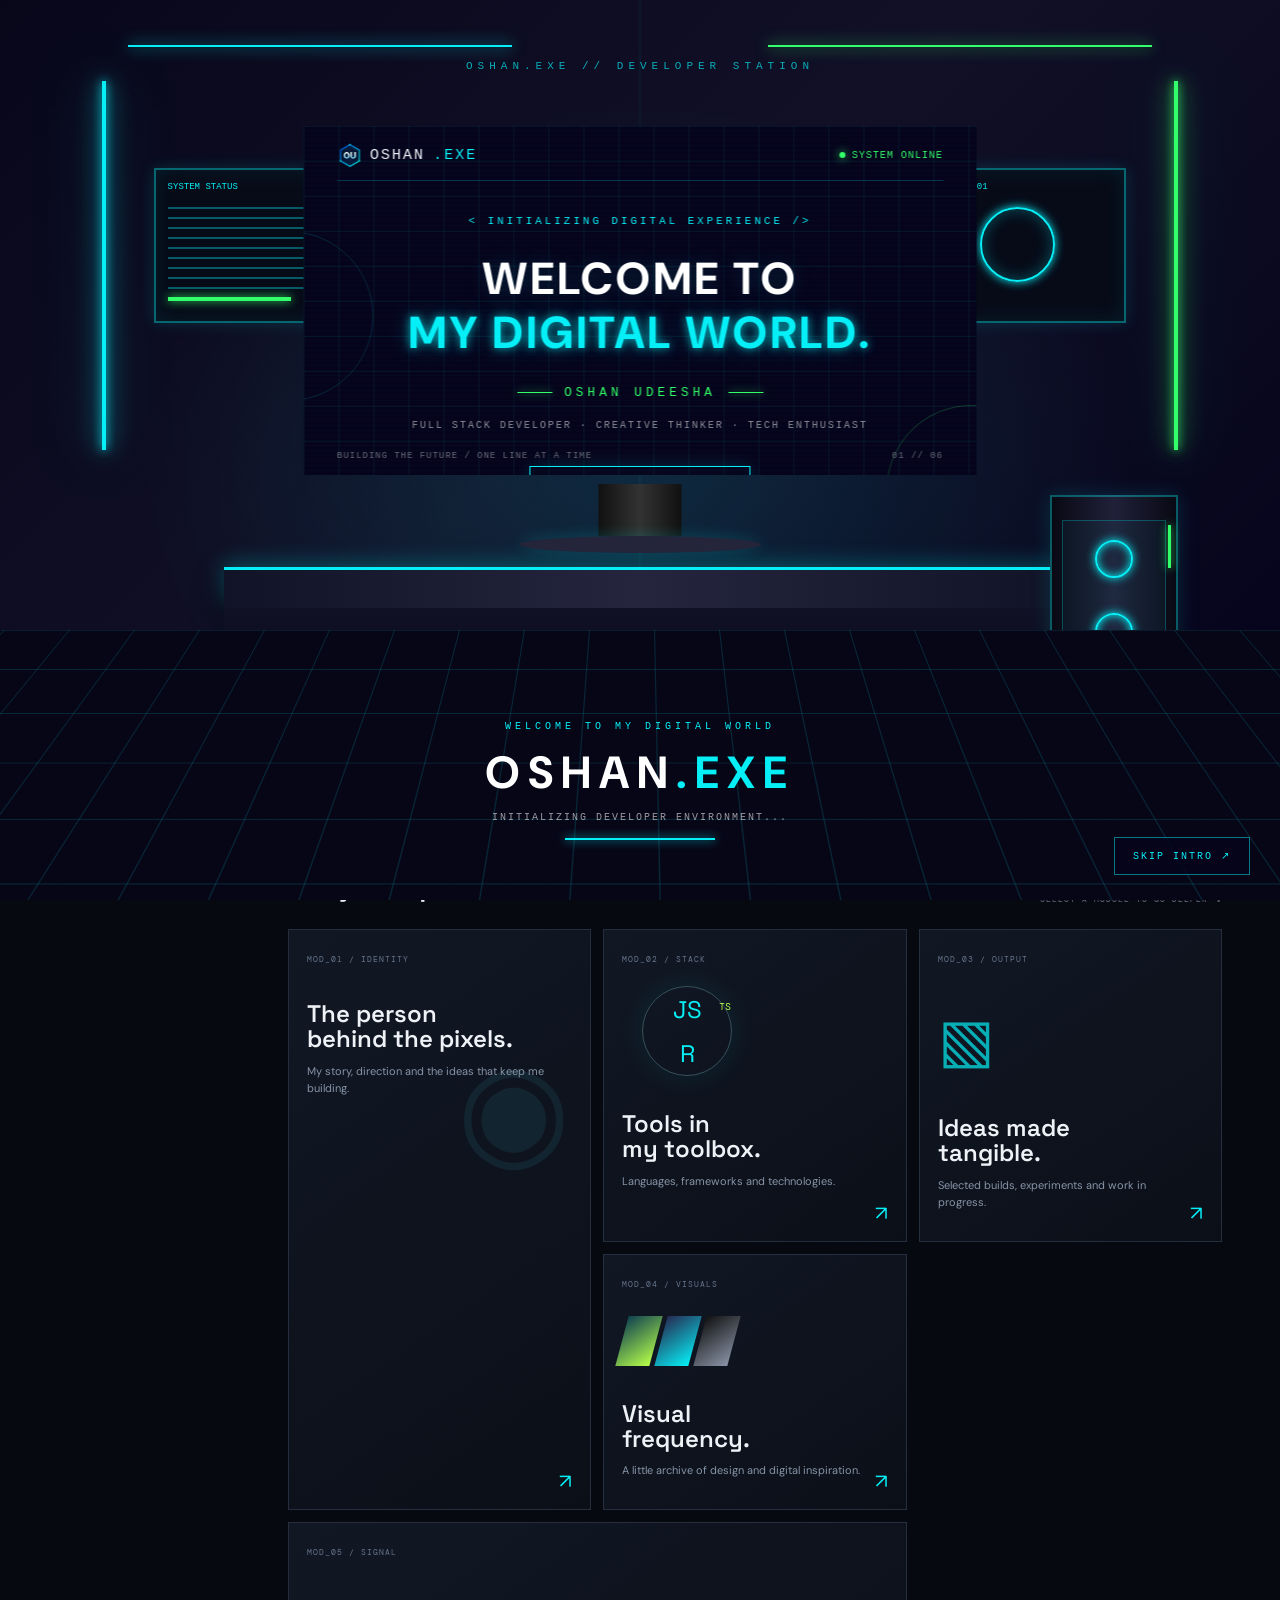
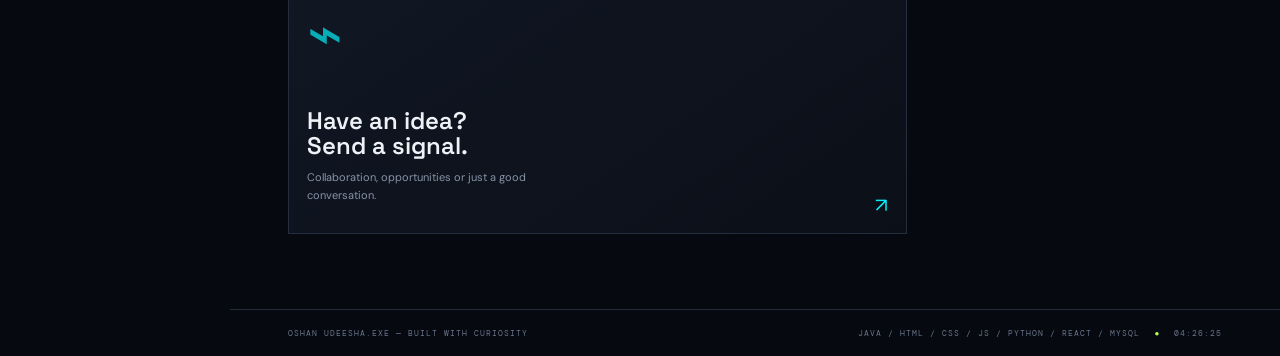
==== index.html @ bb8c98f0 "Initial commit - OSHAN UDEESHA.exe portfolio" ====
<!DOCTYPE html>
<html lang="en">
<head>
  <meta charset="UTF-8"><meta name="viewport" content="width=device-width, initial-scale=1.0">
  <meta name="description" content="Oshan Udeesha — developer portfolio, experiments, projects and skills.">
  <title>OSHAN.exe — Digital Portfolio</title><link rel="stylesheet" href="css/style.css">
  <script defer src="js/main.js"></script>
</head>
<body data-page="home">
<!-- =================================
   OSHAN.EXE CINEMATIC INTRO
================================= -->

<div class="cinematic-intro" id="cinematicIntro">

  <div class="room-scene" id="roomScene">

    <!-- BACK WALL -->
    <div class="room-wall">

      <div class="wall-light wall-light-left"></div>
      <div class="wall-light wall-light-right"></div>

      <div class="wall-label">
        OSHAN.EXE // DEVELOPER STATION
      </div>

      <!-- LEFT SCREEN -->
      <div class="side-screen side-screen-left">

        <span>SYSTEM STATUS</span>

        <div class="screen-lines"></div>

        <div class="screen-bars"></div>

      </div>

      <!-- RIGHT SCREEN -->
      <div class="side-screen side-screen-right">

        <span>NETWORK / 01</span>

        <div class="network-circle"></div>

      </div>

    </div>


    <!-- FLOOR -->
    <div class="room-floor"></div>


    <!-- DESK -->
    <div class="desk">

      <div class="desk-top"></div>

      <div class="desk-front"></div>

      <div class="desk-leg desk-leg-left"></div>

      <div class="desk-leg desk-leg-right"></div>

    </div>


    <!-- MAIN COMPUTER MONITOR -->
    <div class="main-monitor">

      <div class="monitor-frame">

        <div class="monitor-camera"></div>

        <!-- FUTURISTIC WELCOME SCREEN -->
        <div class="monitor-screen">

          <div class="screen-scanline"></div>

          <div class="screen-topbar">

                        <span class="screen-logo">
                            <img src="assets/images/logo.png" alt="OU">
                            OSHAN<span>.EXE</span>
                        </span>

            <span class="screen-status">
                            <i></i> SYSTEM ONLINE
                        </span>

          </div>


          <div class="welcome-content">

                        <span class="welcome-label">
                            &lt; INITIALIZING DIGITAL EXPERIENCE /&gt;
                        </span>

            <h1>
              WELCOME TO
              <br>
              <span>MY DIGITAL WORLD.</span>
            </h1>

            <div class="welcome-name">
              <span class="name-line"></span>
              OSHAN UDEESHA
              <span class="name-line"></span>
            </div>

            <p class="welcome-description">
              FULL STACK DEVELOPER · CREATIVE THINKER · TECH ENTHUSIAST
            </p>

            <div class="welcome-button">
              ENTER EXPERIENCE <span>↗</span>
            </div>

          </div>


          <!-- DECORATIVE CIRCLES -->
          <div class="screen-orbit orbit-one"></div>

          <div class="screen-orbit orbit-two"></div>

          <div class="screen-bottom">

            <span>BUILDING THE FUTURE / ONE LINE AT A TIME</span>

            <span>01 // 06</span>

          </div>

        </div>

      </div>


      <div class="monitor-neck"></div>

      <div class="monitor-base"></div>

    </div>


    <!-- COMPUTER TOWER -->
    <div class="computer-tower">

      <div class="tower-glass">

        <div class="tower-fan fan-one"></div>

        <div class="tower-fan fan-two"></div>

        <div class="tower-fan fan-three"></div>

      </div>

      <div class="tower-light"></div>

    </div>


    <!-- KEYBOARD -->
    <div class="keyboard">

      <div class="keyboard-keys"></div>

    </div>


    <!-- MOUSE -->
    <div class="mouse"></div>


    <!-- NEON LINES -->
    <div class="neon-line neon-line-one"></div>

    <div class="neon-line neon-line-two"></div>

  </div>


  <!-- INTRO CAPTION -->
  <div class="intro-caption" id="introCaption">

        <span class="caption-small">
            WELCOME TO MY DIGITAL WORLD
        </span>

    <h1>
      OSHAN<span>.EXE</span>
    </h1>

    <p>
      INITIALIZING DEVELOPER ENVIRONMENT...
    </p>

    <div class="caption-loader">

      <div></div>

    </div>

  </div>


  <!-- SKIP BUTTON -->
  <button class="skip-intro" id="skipIntro">

    SKIP INTRO <span>↗</span>

  </button>

</div>



  <div class="noise"></div><div class="scanline"></div>
  <header class="topbar">
    <a class="brand" href="index.html">
    <span class="brand-mark">
        <img src="assets/images/logo.png" alt="Oshan Logo">
    </span>
      <span>OSHAN UDEESHA<span class="muted">.EXE</span></span>
    </a>    <div class="top-status"><span class="pulse"></span> SYSTEM ONLINE <span class="divider">/</span> SRI LANKA</div>
    <button class="menu-toggle" aria-label="Open navigation" aria-expanded="false">☰</button>
  </header>
  <aside class="sidebar">
    <div class="side-label">NAVIGATION // 01</div>
    <nav>
      <a class="nav-link active" href="index.html"><span>01</span> Overview <b>↗</b></a>
      <a class="nav-link" href="about.html"><span>02</span> Identity <b>↗</b></a>
      <a class="nav-link" href="skills.html"><span>03</span> Capabilities <b>↗</b></a>
      <a class="nav-link" href="projects.html"><span>04</span> Builds <b>↗</b></a>
      <a class="nav-link" href="gallery.html"><span>05</span> Visual archive <b>↗</b></a>
      <a class="nav-link" href="contact.html"><span>06</span> Connect <b>↗</b></a>
    </nav>
    <div class="side-bottom"><div class="side-label">CURRENT MODE</div><div class="mode"><i></i> BUILDING / LEARNING</div><p>Curiosity is the<br>operating system.</p><span class="tiny">© 2026 — OSHAN UDEESHA</span></div>
  </aside>
  <main class="main-content">
    <section class="home-hero">
      <div class="hero-kicker"><span class="cross">✳</span> PERSONAL DIGITAL SPACE <span class="line"></span><span>NO. 001</span></div>
      <div class="hero-grid">
        <div class="hero-copy">
          <p class="eyebrow">HELLO, INTERNET PERSON.</p>
          <h1>I TURN<br><span class="outline-text">CURIOSITY</span><br>INTO <span class="lime">CODE<span class="blink">_</span></span></h1>
          <p class="hero-desc">I'm Oshan Udeesha — an aspiring full-stack developer exploring the space between useful software, thoughtful design and emerging technology.</p>
          <div class="hero-actions"><a class="btn btn-primary" href="projects.html">Explore my builds <span>↗</span></a><a class="text-link" href="contact.html">Start a conversation <span>→</span></a><a class="cv-icon-button"
                                                                                                                                                                                                           href="assets/docs/Oshan-Udeesha-CV.pdf"
                                                                                                                                                                                                           download="Oshan-Udeesha-CV.pdf"
                                                                                                                                                                                                           aria-label="Download CV"
                                                                                                                                                                                                           title="Download CV">

            <svg viewBox="0 0 24 24"
                 fill="none"
                 stroke="currentColor"
                 stroke-width="1.7"
                 stroke-linecap="round"
                 stroke-linejoin="round">

              <path d="M14 2H6a2 2 0 0 0-2 2v16a2 2 0 0 0 2 2h12a2 2 0 0 0 2-2V8z"/>
              <path d="M14 2v6h6"/>
              <path d="M8 13h8"/>
              <path d="M8 17h5"/>

            </svg>
          </a></div>
          <div class="hero-index"><span>01 / 06</span><span>SCROLL IS OPTIONAL. EXPLORE IS NOT.</span></div>
        </div>
        <div class="visual-stage">
          <div class="visual-card">
            <div class="orbit orbit-one"></div><div class="orbit orbit-two"></div>
            <div class="crosshair crosshair-a">+</div><div class="crosshair crosshair-b">+</div>
            <div class="core-card">
              <div class="core-top"><span>USER_PROFILE</span><span>● ACTIVE</span></div>
              <div class="avatar-placeholder"><div class="avatar-ring">OU</div><span class="avatar-caption">IMAGE<br>NOT<br>FOUND</span></div>
              <div class="core-name">OSHAN<br><span>UDEESHA</span></div>
              <div class="core-meta"><span>ROLE</span><b>FULL-STACK DEVELOPER / IN PROGRESS</b></div>
              <div class="core-meta"><span>LOCATION</span><b>SRI LANKA, EARTH</b></div>
            </div>
            <div class="float-tag tag-a">REACT <span>✳</span></div><div class="float-tag tag-b">JAVA // PYTHON</div>
            <div class="coordinate">06° 55' N<br>79° 51' E</div><div class="stage-caption">FIG. 01 — THE HUMAN BEHIND THE INTERFACE</div>
          </div>

        </div>
      </div>
      <div class="ticker"><div>DESIGN MINDS <span>✳</span> CODE BUILDS <span>✳</span> BREAK THINGS <span>✳</span> LEARN FASTER <span>✳</span> REPEAT <span>✳</span> DESIGN MINDS <span>✳</span> CODE BUILDS <span>✳</span> BREAK THINGS <span>✳</span></div></div>
    </section>
    <section class="dashboard">
      <div class="section-heading"><div><span class="eyebrow">A QUICK SYSTEM SCAN</span><h2>Not just a portfolio<span class="lime">.</span></h2></div><span class="micro">SELECT A MODULE TO GO DEEPER ↘</span></div>
      <div class="module-grid">
        <a class="module module-large" href="about.html"><span class="module-no">MOD_01 / IDENTITY</span><div class="module-symbol symbol-face">◉</div><h3>The person<br>behind the pixels.</h3><p>My story, direction and the ideas that keep me building.</p><span class="module-arrow">↗</span></a>
        <a class="module" href="skills.html"><span class="module-no">MOD_02 / STACK</span><div class="skill-orbit">JS<span>TS</span>R</div><h3>Tools in<br>my toolbox.</h3><p>Languages, frameworks and technologies.</p><span class="module-arrow">↗</span></a>
        <a class="module" href="projects.html"><span class="module-no">MOD_03 / OUTPUT</span><div class="module-symbol">▧</div><h3>Ideas made<br>tangible.</h3><p>Selected builds, experiments and work in progress.</p><span class="module-arrow">↗</span></a>
        <a class="module" href="gallery.html"><span class="module-no">MOD_04 / VISUALS</span><div class="gallery-mini"><i></i><i></i><i></i></div><h3>Visual<br>frequency.</h3><p>A little archive of design and digital inspiration.</p><span class="module-arrow">↗</span></a>
        <a class="module module-contact" href="contact.html"><span class="module-no">MOD_05 / SIGNAL</span><div class="module-symbol">⌁</div><h3>Have an idea?<br>Send a signal.</h3><p>Collaboration, opportunities or just a good conversation.</p><span class="module-arrow">↗</span></a>
      </div>
    </section>

    <footer class="footer"><span>OSHAN UDEESHA.EXE — BUILT WITH CURIOSITY</span><span>JAVA / HTML / CSS / JS / PYTHON / REACT / MYSQL <i>●</i> <span id="clock">00:00:00</span></span></footer>
  </main>
</body></html>
---- css/style.css ----
@import url('https://fonts.googleapis.com/css2?family=DM+Mono:wght@400;500&family=DM+Sans:wght@400;500;600;700&family=Space+Grotesk:wght@400;500;600;700&display=swap');
:root{--bg:#070910;--panel:#0d111b;--panel2:#111827;--line:#252c3b;--text:#eef2f7;--muted:#8993a6;--cyan:#06eff6;--lime:#b6ff4a;--mono:'DM Mono',monospace;--display:'Space Grotesk',sans-serif;--body:'DM Sans',sans-serif}
*{box-sizing:border-box}html{scroll-behavior:smooth}body{margin:0;background:var(--bg);color:var(--text);font-family:var(--body);font-size:14px;overflow-x:hidden}a{color:inherit;text-decoration:none}button,input,textarea,select{font:inherit}.noise{position:fixed;inset:0;pointer-events:none;z-index:10;opacity:.035;background-image:url("data:image/svg+xml,%3Csvg viewBox='0 0 180 180' xmlns='http://www.w3.org/2000/svg'%3E%3Cfilter id='n'%3E%3CfeTurbulence type='fractalNoise' baseFrequency='.9' numOctaves='3' stitchTiles='stitch'/%3E%3C/filter%3E%3Crect width='100%25' height='100%25' filter='url(%23n)' opacity='.6'/%3E%3C/svg%3E")}.scanline{position:fixed;top:0;left:0;width:100%;height:1px;background:#ffffff12;z-index:9;pointer-events:none}.topbar{height:68px;position:fixed;z-index:20;top:0;left:0;right:0;background:#080b12eF;border-bottom:1px solid var(--line);display:flex;align-items:center;justify-content:space-between;padding:0 34px 0 30px;backdrop-filter:blur(18px)}.brand{display:flex;align-items:center;gap:12px;font:700 15px var(--display);letter-spacing:2px}.brand-mark{display:grid;place-items:center;width:31px;height:31px;border:1px solid var(--cyan);color:var(--cyan);font:500 14px var(--mono)}.muted{color:var(--muted)}.top-status,.side-label,.tiny,.micro,.breadcrumbs,.page-count,.eyebrow,.hero-kicker,.hero-index,.module-no,.core-top,.core-meta,.coordinate,.stage-caption,.ticker,.footer,.mode,.skill-note,.filter,.skill-card-top,.project-meta,.art-label,.art-bottom,.gallery-toolbar,.gallery-item>span,.form-head,.contact-detail,.social-links{font-family:var(--mono);letter-spacing:1px}.top-status{font-size:10px;color:#aab3c3;display:flex;align-items:center;gap:10px}.pulse,.mode i{width:7px;height:7px;border-radius:50%;background:var(--lime);display:inline-block;box-shadow:0 0 12px var(--lime)}.divider{color:#475064}.menu-toggle{display:none;background:none;color:var(--cyan);border:1px solid var(--line);padding:8px 11px}.sidebar{position:fixed;z-index:15;top:68px;bottom:0;left:0;width:230px;border-right:1px solid var(--line);background:#090c14;padding:36px 18px 22px;display:flex;flex-direction:column}.side-label{font-size:9px;color:#5d687c;margin:0 0 18px 9px}.sidebar nav{display:grid;gap:5px}.nav-link{padding:14px 10px;display:flex;align-items:center;gap:14px;color:#8993a6;font-size:12px;border:1px solid transparent;transition:.2s}.nav-link span{font:10px var(--mono);color:#596478}.nav-link b{margin-left:auto;font-size:14px;opacity:0}.nav-link:hover,.nav-link.active{background:#101723;border-color:#263448;color:var(--text)}.nav-link.active{box-shadow:inset 2px 0 var(--cyan)}.nav-link.active span{color:var(--cyan)}.nav-link:hover b,.nav-link.active b{opacity:1;color:var(--cyan)}.side-bottom{margin-top:auto}.mode{font-size:9px;color:var(--lime);display:flex;align-items:center;gap:9px;margin:0 0 25px 9px}.side-bottom p{font:500 22px/1.25 var(--display);margin:0 0 30px 9px;color:#dce4f0}.tiny{font-size:8px;color:#566176;margin-left:9px}.main-content{margin-left:230px;padding-top:68px;min-height:100vh}.home-hero{padding:35px 5.5% 0;min-height:650px;position:relative}.hero-kicker{font-size:9px;color:#8792a4;display:flex;align-items:center;gap:12px}.cross{font-size:18px;color:var(--cyan)}.line{height:1px;width:70px;background:#384255}.hero-grid{display:grid;grid-template-columns:1.05fr .95fr;align-items:center;min-height:500px}.hero-copy{padding:38px 0 22px;position:relative;z-index:2}.eyebrow{font-size:9px;color:var(--cyan);letter-spacing:1.8px}.hero-copy h1,.page-intro h1{font:700 clamp(54px,7.4vw,102px)/.91 var(--display);letter-spacing:-5px;margin:20px 0 25px}.outline-text{-webkit-text-stroke:1px #dce4f0;color:transparent}.lime{color:var(--lime)}.blink{animation:blink 1s steps(2) infinite}@keyframes blink{50%{opacity:0}}.hero-desc,.intro-text{max-width:450px;color:#9aa5b7;line-height:1.8;font-size:14px}.hero-actions{display:flex;align-items:center;gap:25px;margin-top:28px}.btn{display:inline-flex;align-items:center;gap:28px;padding:14px 17px;border:0;font:500 11px var(--mono);letter-spacing:.5px;cursor:pointer}.btn-primary{background:var(--lime);color:#10160a;box-shadow:5px 5px 0 #4b642a;transition:.2s}.btn-primary:hover{transform:translate(2px,2px);box-shadow:2px 2px 0 #4b642a}.text-link{font:10px var(--mono);color:#b9c3d2}.text-link span{color:var(--cyan);margin-left:8px}.hero-index{display:flex;gap:30px;margin-top:65px;color:#647086;font-size:8px}.visual-stage{height:430px;position:relative;display:grid;place-items:center}.orbit{position:absolute;border:1px solid #283244;border-radius:50%;transform:rotate(-25deg)}.orbit-one{width:370px;height:290px}.orbit-two{width:300px;height:400px;transform:rotate(35deg);border-color:#182d36}.core-card{width:260px;min-height:330px;background:linear-gradient(145deg,#141e2b,#0a0f18);border:1px solid #354457;box-shadow:20px 25px 60px #0009,0 0 50px #06eff60b;padding:15px;position:relative;z-index:2;transform:rotate(3deg)}.core-top{font-size:7px;color:#8b9bad;display:flex;justify-content:space-between}.core-top span:last-child{color:var(--lime)}.avatar-placeholder{height:135px;margin:17px 0 10px;background:repeating-linear-gradient(135deg,#111b27 0 8px,#142230 8px 9px);display:flex;align-items:center;justify-content:center;position:relative;overflow:hidden}.avatar-ring{width:95px;height:95px;border:1px solid var(--cyan);border-radius:50%;display:grid;place-items:center;color:#e6f5fa;font:500 45px var(--display);box-shadow:0 0 30px #06eff622}.avatar-ring span{color:var(--cyan);font-size:20px}.avatar-caption{position:absolute;right:10px;bottom:8px;color:#5e7285;font:8px/1.3 var(--mono)}.core-name{font:700 27px/.9 var(--display);letter-spacing:1px;margin-bottom:18px}.core-name span{color:var(--cyan)}.core-meta{display:flex;justify-content:space-between;border-top:1px solid #283345;padding:8px 0;font-size:7px;color:#718096}.core-meta b{font-weight:400;color:#d3dce8}.float-tag{position:absolute;z-index:3;border:1px solid #344252;background:#0b111b;padding:10px 14px;font:10px var(--mono);color:#dce5ef;box-shadow:6px 6px #0005}.float-tag span{color:var(--lime)}.tag-a{top:75px;right:9%;transform:rotate(7deg)}.tag-b{bottom:65px;left:3%;transform:rotate(-8deg);color:var(--cyan)}.crosshair{position:absolute;color:var(--cyan);font:22px var(--mono)}.crosshair-a{top:45px;left:15%}.crosshair-b{bottom:40px;right:15%}.coordinate{position:absolute;right:0;top:30%;font-size:8px;line-height:1.8;color:#53667a}.stage-caption{position:absolute;bottom:4px;left:15%;font-size:7px;color:#566276}.ticker{overflow:hidden;border-top:1px solid var(--line);border-bottom:1px solid var(--line);padding:13px 0;white-space:nowrap;color:#8290a4;font-size:9px;letter-spacing:2px}.ticker div{display:inline-block;animation:marquee 30s linear infinite}.ticker span{color:var(--lime);padding:0 25px}@keyframes marquee{to{transform:translateX(-35%)}}.dashboard{padding:65px 5.5% 75px}.section-heading{display:flex;align-items:end;justify-content:space-between;margin-bottom:25px}.section-heading h2{font:600 29px var(--display);margin:8px 0 0;letter-spacing:-1px}.micro{font-size:8px;color:#647086}.module-grid{display:grid;grid-template-columns:repeat(3,1fr);gap:12px}.module{min-height:220px;position:relative;padding:18px;background:linear-gradient(145deg,#111824,#0b0f18);border:1px solid #252e3e;overflow:hidden;transition:.25s}.module:hover{border-color:#5a7781;transform:translateY(-4px);background:#121c29}.module-large{grid-row:span 2;min-height:452px}.module-contact{grid-column:span 2}.module-no{font-size:8px;color:#66758b}.module h3{font:600 24px/1.05 var(--display);margin:35px 0 10px;position:relative;z-index:1}.module p{font-size:11px;line-height:1.6;color:#8794a7;max-width:250px;position:relative;z-index:1}.module-arrow{position:absolute;right:18px;bottom:15px;color:var(--cyan);font-size:20px}.module-symbol{font-size:60px;color:var(--cyan);opacity:.7;margin-top:35px}.symbol-face{font-size:130px;position:absolute;right:20px;top:60px;color:#152c37}.skill-orbit{width:90px;height:90px;border:1px solid #36515b;border-radius:50%;display:grid;place-items:center;color:var(--cyan);font:24px var(--display);margin:20px 0 0 20px;box-shadow:0 0 30px #06eff615}.skill-orbit span{position:absolute;font:10px var(--mono);transform:translate(38px,-25px);color:var(--lime)}.gallery-mini{display:flex;gap:5px;margin:25px 0 0;height:50px}.gallery-mini i{width:34px;background:linear-gradient(140deg,#0f4250,#b6ff4a);transform:skew(-15deg)}.gallery-mini i:nth-child(2){background:linear-gradient(140deg,#262b53,#06eff6)}.gallery-mini i:nth-child(3){background:linear-gradient(140deg,#111,#8993a6)}.footer{display:flex;justify-content:space-between;border-top:1px solid var(--line);padding:18px 5.5%;font-size:8px;color:#68758a}.footer i{color:var(--lime);font-style:normal;margin:0 8px}
.inner-main{padding:68px 5.5% 0}.page-top{display:flex;justify-content:space-between;padding:28px 0;border-bottom:1px solid var(--line)}.breadcrumbs,.page-count{font-size:9px;color:#7e8ba0}.breadcrumbs span{color:var(--cyan);padding:0 8px}.page-intro{padding:55px 0 45px;border-bottom:1px solid var(--line)}.page-intro h1{font-size:clamp(48px,7vw,86px);margin:18px 0}.page-intro .intro-text{max-width:520px}.about-layout{display:grid;grid-template-columns:.8fr 1.2fr;gap:8%;padding:65px 0;border-bottom:1px solid var(--line)}.about-stamp{height:340px;position:relative;display:grid;place-items:center;background:radial-gradient(circle,#122b36 0,#0c121c 45%,transparent 70%)}.stamp-circle{position:absolute;width:260px;height:260px;border:1px dashed #42606a;border-radius:50%;display:grid;place-items:start;padding-top:8px;color:#87a4ae;font:9px var(--mono);letter-spacing:2px;animation:spin 28s linear infinite}@keyframes spin{to{transform:rotate(360deg)}}.stamp-center{width:130px;height:130px;border:1px solid var(--cyan);border-radius:50%;display:grid;place-items:center;font:60px var(--display);box-shadow:0 0 45px #06eff61c}.stamp-center span{color:var(--cyan);font-size:24px}.stamp-note{position:absolute;bottom:12px;left:10px;font:8px/1.6 var(--mono);color:#68788c}.about-copy h2{font:600 32px var(--display);margin:13px 0}.about-copy p{color:#9aa5b7;line-height:1.85;font-size:13px}.quote-box{margin:25px 0;padding:18px;border-left:2px solid var(--lime);background:#121a20;color:#d9e4d0;font:italic 16px var(--display)}.fact-grid{display:grid;grid-template-columns:1fr 1fr;gap:18px;margin-top:25px}.fact-grid div{border-top:1px solid var(--line);padding-top:10px}.fact-grid span,.contact-detail span{display:block;color:#748197;font:8px var(--mono);margin-bottom:7px}.fact-grid b{font-size:11px;font-weight:500}.timeline-section{padding:55px 0 70px}.timeline{display:grid;grid-template-columns:repeat(3,1fr);gap:14px}.timeline>div{padding:22px;border:1px solid var(--line);background:#0c121c}.timeline span{font:9px var(--mono);color:var(--lime)}.timeline h3{font:600 20px var(--display);margin:18px 0 8px}.timeline p{font-size:11px;line-height:1.7;color:#8c98aa}
.skill-note{display:flex;align-items:center;gap:10px;padding:20px 0;color:#a6b1c2;font-size:9px}.skill-note .micro{margin-left:auto}.filter-row{display:flex;gap:7px;flex-wrap:wrap;margin:5px 0 25px}.filter{background:#0d131e;border:1px solid #273244;color:#8995a8;padding:10px 13px;font-size:8px;cursor:pointer}.filter.active,.filter:hover{border-color:var(--cyan);color:var(--cyan);background:#10202a}.skills-grid{display:grid;grid-template-columns:repeat(3,1fr);gap:11px}.skill-card{background:linear-gradient(140deg,#111925,#0b1019);border:1px solid #252f40;padding:18px;min-height:155px;transition:.2s}.skill-card:hover{border-color:#55727c;transform:translateY(-3px)}.skill-card-top{display:flex;justify-content:space-between;font-size:8px;color:#68768b}.level{color:var(--lime)}.skill-card h3{font:600 22px var(--display);margin:24px 0 5px}.skill-card p{font-size:10px;color:#8591a4;margin:0}.meter{height:3px;background:#263142;margin-top:18px}.meter i{display:block;width:var(--level);height:100%;background:linear-gradient(90deg,var(--cyan),var(--lime))}.disclaimer,.gallery-hint{font-size:10px;color:#778398;margin:20px 0 60px}
.projects-grid{display:grid;grid-template-columns:1fr 1fr;gap:15px}.project-card{border:1px solid var(--line);background:#0d131d;overflow:hidden}.project-featured{grid-column:span 2;display:grid;grid-template-columns:1.1fr .9fr}.project-art{height:255px;position:relative;overflow:hidden;display:flex;align-items:center;justify-content:center}.project-featured .project-art{height:100%;min-height:320px}.art-label,.art-bottom{position:absolute;left:17px;font-size:8px;color:#a1b4c2;z-index:2}.art-label{top:15px}.art-bottom{bottom:14px}.lost-art{background:radial-gradient(ellipse at 55% 45%,#124552,#0b1724 60%,#090e17)}.lost-logo{font:700 clamp(45px,6vw,82px) var(--display);letter-spacing:-4px;z-index:1}.lost-logo span{color:var(--cyan)}.lost-logo b{font-weight:400;color:var(--lime);font-size:45px}.art-orbit{position:absolute;width:250px;height:250px;border:1px solid #2c8590;border-radius:50%;transform:scaleX(1.5) rotate(-25deg);box-shadow:0 0 35px #06eff622}.supermarket-art{background:linear-gradient(135deg,#2a2418,#111a20)}.supermarket-icon{font-size:75px;color:var(--lime);opacity:.8}.big-type{font:700 42px/.8 var(--display);margin-left:10px;color:#f1e8d1}.calc-art{background:radial-gradient(circle at 50% 50%,#26364e,#0c111b 70%)}.calc-window{width:200px;height:205px;background:#121c2a;border:1px solid #71849b;border-radius:14px;padding:14px;box-shadow:0 15px 50px #0008;transform:rotate(-5deg)}.calc-window>div:first-child{font:7px var(--mono);color:var(--cyan)}.calc-window strong{display:block;text-align:right;margin:25px 0 15px;font:500 24px var(--display)}.calc-window strong span{color:#8293a7;font-size:13px}.calc-keys{display:grid;grid-template-columns:repeat(4,1fr);gap:5px}.calc-keys i{background:#26364a;padding:7px;text-align:center;border-radius:4px;font:9px var(--mono);font-style:normal}.calc-keys i:nth-child(4n){background:#3c6d72;color:white}.project-info{padding:23px}.project-meta{display:flex;justify-content:space-between;font-size:8px;color:#7c8ba0}.project-info h2{font:600 27px var(--display);margin:17px 0 8px}.project-info p{font-size:11px;line-height:1.7;color:#929eb0;max-width:480px}.tags{display:flex;flex-wrap:wrap;gap:6px;margin:17px 0}.tags span{border:1px solid #303c4c;padding:5px 8px;color:#a8b5c5;font:8px var(--mono)}.project-link{display:inline-block;color:var(--cyan);font:9px var(--mono);margin-top:5px}.add-project{display:flex;justify-content:space-between;align-items:center;margin:30px 0 65px;padding:20px;border:1px dashed #354253;color:#8592a5;font:9px var(--mono)}.add-project a{color:var(--lime)}
.gallery-toolbar{display:flex;justify-content:space-between;padding:20px 0;color:#8290a4;font-size:8px}.gallery-grid{display:grid;grid-template-columns:repeat(3,1fr);grid-auto-rows:230px;gap:12px}.gallery-item{position:relative;text-align:left;overflow:hidden;border:1px solid #2a3444;background:#111a25;color:white;cursor:pointer;padding:17px;transition:.25s}.gallery-item:hover{transform:translateY(-4px);border-color:var(--cyan)}.gallery-item>span{position:absolute;top:15px;left:15px;font-size:8px;color:#a8b5c6;z-index:2}.gallery-item strong{position:absolute;bottom:18px;left:18px;font:600 25px/1 var(--display);z-index:2}.gallery-a{background:radial-gradient(circle at 60% 45%,#164d56,#101c2c 65%)}.abstract-shape{position:absolute;width:150px;height:150px;right:25px;top:35px;border:1px solid var(--cyan);border-radius:50%;transform:scaleX(1.6) rotate(30deg)}.abstract-shape i{position:absolute;inset:22px;border:1px solid var(--lime);border-radius:50%}.abstract-shape b{position:absolute;width:40px;height:40px;top:55px;left:55px;background:var(--cyan);border-radius:50%;box-shadow:0 0 35px var(--cyan)}.gallery-b{background:linear-gradient(140deg,#24223e,#101522)}.ui-mini{position:absolute;right:25px;top:50px;width:130px;height:135px;border:1px solid #65718b;padding:10px;display:grid;grid-template-columns:1fr 1fr;gap:7px;transform:rotate(8deg)}.ui-mini div{background:#31435b;border:1px solid #667b94}.ui-mini div:first-child{grid-column:span 2;background:linear-gradient(90deg,#06eff6,#23364b)}.gallery-c{background:radial-gradient(circle at 50% 40%,#283f66,#111421)}.planet{position:absolute;right:35px;top:45px;width:135px;height:135px;border-radius:50%;background:radial-gradient(circle at 30% 30%,#c1d6e7,#526a9c 35%,#18223e 70%);box-shadow:0 0 55px #6286d477}.gallery-d{background:#d8e0d5;color:#10161a}.gallery-d>span{color:#4c5a55}.grid-type{position:absolute;right:15px;top:55px;font:700 39px/.85 var(--display);letter-spacing:-3px}.grid-type span{color:#008d8c}.gallery-e{background:linear-gradient(130deg,#28251b,#101a1e)}.wave-bars{position:absolute;inset:55px 15px 35px;display:flex;align-items:center;justify-content:center;gap:5px}.wave-bars:before{content:"";height:100%;width:100%;background:repeating-linear-gradient(90deg,transparent 0 7px,#b6ff4a 8px 10px,transparent 11px 16px);clip-path:polygon(0 45%,5% 35%,10% 60%,15% 15%,20% 70%,25% 30%,30% 55%,35% 5%,40% 85%,45% 25%,50% 60%,55% 10%,60% 75%,65% 30%,70% 65%,75% 15%,80% 80%,85% 35%,90% 60%,95% 25%,100% 50%)}.gallery-f{background:linear-gradient(140deg,#102b35,#10131d)}.code-art{position:absolute;right:20px;top:45px;display:flex;align-items:center;gap:15px;color:var(--cyan)}.code-art i{font:700 75px var(--display)}.code-art b{font:10px/1.8 var(--mono);color:#a6b4c6}.lightbox{display:none;position:fixed;inset:0;background:#03060eee;z-index:50;place-items:center;padding:20px}.lightbox.open{display:grid}.lightbox-content{border:1px solid #425466;background:#111a26;padding:45px;min-width:min(500px,90vw);text-align:center}.lightbox-content span{font:9px var(--mono);color:var(--cyan)}.lightbox-content h2{font:600 35px var(--display)}.lightbox-content p{color:#9aa6b8}.lightbox-close{position:absolute;top:25px;right:30px;background:none;border:0;color:white;font-size:35px;cursor:pointer}
.contact-layout{display:grid;grid-template-columns:.9fr 1.1fr;gap:30px;padding:25px 0 70px}.signal-box{border:1px solid #2c3b4d;background:linear-gradient(145deg,#101e29,#0b111b);padding:25px;min-height:350px;position:relative;overflow:hidden}.signal-box h2{font:700 54px/.9 var(--display);margin:28px 0 15px}.signal-box p{color:#98a5b6;line-height:1.7;font-size:11px;max-width:300px}.signal-wave{height:45px;display:flex;align-items:center;gap:5px;margin-top:22px}.signal-wave i{width:5px;background:var(--cyan);height:var(--h,30%);box-shadow:0 0 10px #06eff655;animation:wave 1s ease-in-out infinite alternate}.signal-wave i:nth-child(3n){--h:90%;animation-delay:.3s}.signal-wave i:nth-child(2n){--h:55%;animation-delay:.6s}.signal-wave i:nth-child(5n){--h:75%;animation-delay:.15s}@keyframes wave{to{height:12%}}.contact-detail{display:inline-block;margin:25px 30px 0 0}.contact-detail b{font-size:9px;color:#dce6ee;font-weight:400}.social-links{display:flex;gap:7px;margin-top:12px}.social-links a{flex:1;padding:14px 10px;border:1px solid var(--line);font-size:8px;color:#aeb9c8}.social-links a span{float:right;color:var(--cyan)}.social-links a:hover{border-color:var(--cyan)}.contact-form{border:1px solid #2a3546;background:#0d131d;padding:25px}.form-head{display:flex;justify-content:space-between;font-size:8px;color:#8391a5;border-bottom:1px solid var(--line);padding-bottom:17px;margin-bottom:20px}.form-dot{color:var(--lime)}.contact-form label{display:block;font-size:10px;color:#b4bfce;margin:16px 0}.contact-form input,.contact-form textarea,.contact-form select{display:block;width:100%;margin-top:8px;padding:13px;background:#080d15;border:1px solid #2b3545;color:white;outline:none;font-size:11px;resize:vertical}.contact-form input:focus,.contact-form textarea:focus,.contact-form select:focus{border-color:var(--cyan)}.contact-form input::placeholder,.contact-form textarea::placeholder{color:#596679}.submit-btn{margin-top:5px}.form-note{font-size:9px;color:#77869a;line-height:1.6}


/* SYSTEM ENTRANCE */

/* =========================================
   OSHAN.EXE - CYBERPUNK CINEMATIC ROOM
========================================= */

.cinematic-intro {
    position: fixed;
    inset: 0;
    z-index: 999999;
    overflow: hidden;
    background: #03020d;
    perspective: 1100px;

    opacity: 1;
    visibility: visible;

    transition: opacity 1s ease, visibility 1s ease;
}

.cinematic-intro.hide {
    opacity: 0;
    visibility: hidden;
    pointer-events: none;
}


/* =========================================
   ROOM SCENE
========================================= */

.room-scene {
    position: absolute;
    inset: 0;

    transform-style: preserve-3d;
    transform-origin: center 48%;

    transition: transform 2.5s cubic-bezier(.65, 0, .25, 1);
}

.room-scene.zooming {
    transform: scale(3.2);
}


/* =========================================
   BACK WALL
========================================= */

.room-wall {
    position: absolute;
    inset: 0 0 25%;

    background:
            radial-gradient(
                    ellipse at 50% 70%,
                    rgba(6, 239, 246, 0.12),
                    transparent 55%
            ),
            linear-gradient(
                    135deg,
                    #08071a,
                    #111027 50%,
                    #06041c
            );

    border-bottom: 3px solid rgba(6, 239, 246, 0.35);
}

.room-wall::before {
    content: "";

    position: absolute;
    inset: 0;

    background:
            linear-gradient(
                    90deg,
                    transparent 49.8%,
                    rgba(6, 239, 246, 0.08) 50%,
                    transparent 50.2%
            );

    opacity: 0.5;
}


/* =========================================
   NEON WALL LIGHTS
========================================= */

.wall-light {
    position: absolute;
    top: 12%;

    width: 4px;
    height: 55%;

    background: #06eff6;

    box-shadow:
            0 0 10px #06eff6,
            0 0 25px #06eff6,
            0 0 60px rgba(6, 239, 246, 0.6);

    opacity: 0;

    animation: lightsOn 1.5s ease 0.5s forwards;
}

.wall-light-left {
    left: 8%;
}

.wall-light-right {
    right: 8%;

    background: #32ff69;

    box-shadow:
            0 0 10px #32ff69,
            0 0 25px #32ff69,
            0 0 60px rgba(50, 255, 105, 0.5);
}

@keyframes lightsOn {
    to {
        opacity: 1;
    }
}


/* =========================================
   WALL LABEL
========================================= */

.wall-label {
    position: absolute;
    top: 9%;
    left: 50%;

    transform: translateX(-50%);

    font-family: monospace;
    font-size: 11px;
    letter-spacing: 5px;

    color: rgba(6, 239, 246, 0.7);

    white-space: nowrap;
}


/* =========================================
   SIDE MONITORS
========================================= */

.side-screen {
    position: absolute;
    top: 25%;

    width: 17%;
    height: 23%;

    padding: 12px;

    background: #070b18;

    border: 2px solid rgba(6, 239, 246, 0.4);

    box-shadow:
            0 0 15px rgba(6, 239, 246, 0.15),
            inset 0 0 20px rgba(6, 239, 246, 0.08);

    color: #06eff6;

    font-family: monospace;
    font-size: 9px;
}

.side-screen-left {
    left: 12%;
}

.side-screen-right {
    right: 12%;
}

.screen-lines {
    height: 65%;
    margin-top: 15px;

    background: repeating-linear-gradient(
            to bottom,
            rgba(6, 239, 246, 0.7) 0px,
            rgba(6, 239, 246, 0.7) 2px,
            transparent 2px,
            transparent 10px
    );

    opacity: 0.5;
}

.screen-bars {
    height: 4px;
    margin-top: 8px;

    background: #32ff69;

    width: 65%;

    box-shadow: 0 0 10px #32ff69;
}

.network-circle {
    width: 75px;
    height: 75px;

    margin: 15px auto;

    border: 2px solid #06eff6;
    border-radius: 50%;

    box-shadow:
            0 0 10px #06eff6,
            inset 0 0 15px rgba(6, 239, 246, 0.3);

    animation: rotateCircle 8s linear infinite;
}

@keyframes rotateCircle {
    to {
        transform: rotate(360deg);
    }
}


/* =========================================
   FLOOR
========================================= */

.room-floor {
    position: absolute;

    bottom: -25%;
    left: -20%;

    width: 140%;
    height: 55%;

    transform: rotateX(65deg);
    transform-origin: top center;

    background-color: #070617;

    background-image:
            linear-gradient(
                    rgba(6, 239, 246, 0.15) 1px,
                    transparent 1px
            ),
            linear-gradient(
                    90deg,
                    rgba(6, 239, 246, 0.15) 1px,
                    transparent 1px
            );

    background-size: 65px 65px;

    box-shadow: 0 -10px 50px rgba(6, 239, 246, 0.1);
}


/* =========================================
   DESK
========================================= */

.desk {
    position: absolute;

    width: 65%;
    height: 25%;

    left: 50%;
    bottom: 12%;

    transform: translateX(-50%);
}

.desk-top {
    position: absolute;

    top: 0;

    width: 100%;
    height: 18%;

    background: linear-gradient(
            90deg,
            #111327,
            #25263e,
            #111327
    );

    border-top: 3px solid #06eff6;

    box-shadow:
            0 -5px 20px rgba(6, 239, 246, 0.25),
            0 15px 30px rgba(0, 0, 0, 0.8);
}

.desk-front {
    position: absolute;

    top: 18%;

    width: 100%;
    height: 65%;

    background: linear-gradient(
            180deg,
            #111126,
            #05040d
    );

    border-bottom: 3px solid rgba(6, 239, 246, 0.25);
}

.desk-leg {
    position: absolute;

    top: 80%;

    height: 60%;
    width: 15px;

    background: #111327;
}

.desk-leg-left {
    left: 5%;
}

.desk-leg-right {
    right: 5%;
}


/* =========================================
   MAIN MONITOR
========================================= */

/* =========================================
   FINAL CINEMATIC MONITOR RESPONSIVENESS
========================================= */

.main-monitor {
    position: absolute;
    left: 50%;
    top: 13%;
    width: min(54vw, 1100px);
    height: auto;
    aspect-ratio: 16 / 10;
    transform: translateX(-50%);
    display: flex;
    flex-direction: column;
    align-items: center;
    z-index: 5;
}

.monitor-frame {
    width: 100%;
    height: 85%;
    flex: 0 0 85%;
    min-height: 0;
    padding: clamp(4px, 0.7vw, 10px);
    box-sizing: border-box;
}

.monitor-screen {
    position: relative;
    width: 100%;
    height: 100%;
    aspect-ratio: 16 / 9;
    overflow: hidden;
    background: #06041c;
}

.room-scene {
    transform-origin: var(--zoom-origin, 50% 50%);
    transition: transform 2.5s cubic-bezier(.65, 0, .25, 1);
}

.room-scene.zooming {
    transform: scale(var(--zoom-scale, 3));
}

/* Keep welcome content inside the monitor */

.screen-logo img {
    width: clamp(14px, 2vw, 25px);
    height: clamp(14px, 2vw, 25px);
}

.welcome-content h1 {
    font-size: clamp(16px, 3.5vw, 48px);
    line-height: 1.15;
    margin: clamp(8px, 2vw, 25px) 0;
}

.welcome-label {
    font-size: clamp(5px, 0.85vw, 11px);
    letter-spacing: clamp(1px, 0.3vw, 3px);
}

.welcome-name {
    font-size: clamp(6px, 1vw, 13px);
    gap: clamp(5px, 1vw, 12px);
    margin-top: clamp(8px, 2vw, 25px);
}

.name-line {
    width: clamp(12px, 3vw, 35px);
}

.welcome-description {
    font-size: clamp(5px, 0.8vw, 10px);
    letter-spacing: clamp(0.5px, 0.2vw, 2px);
    margin-top: clamp(6px, 1.5vw, 20px);
}

.welcome-button {
    font-size: clamp(6px, 0.9vw, 11px);
    padding: clamp(5px, 1vw, 12px) clamp(9px, 2vw, 22px);
    margin-top: clamp(8px, 2vw, 25px);
}

/* Tablet */

@media (max-width: 1024px) {
    .main-monitor {
        width: 62vw;
        top: 15%;
    }
}

/* Mobile landscape */

@media (max-width: 900px) and (orientation: landscape) {
    .main-monitor {
        width: 55vw;
        max-height: 76vh;
        top: 7%;
    }

    .welcome-content {
        top: 20%;
    }

    .welcome-content h1 {
        margin: 7px 0;
    }

    .welcome-name {
        margin-top: 7px;
    }

    .welcome-description {
        margin-top: 6px;
    }

    .welcome-button {
        margin-top: 7px;
        padding: 5px 10px;
    }

    .screen-topbar {
        padding-bottom: 5px;
    }

    .screen-bottom {
        font-size: 5px;
    }

    .skip-intro {
        right: 12px;
        bottom: 10px;
        padding: 8px 12px;
        font-size: 8px;
    }
}

/* Mobile portrait */

@media (max-width: 600px) and (orientation: portrait) {
    .main-monitor {
        width: 82vw;
        top: 23%;
    }

    .side-screen {
        width: 14%;
        height: 13%;
        padding: 4px;
        font-size: 5px;
    }

    .computer-tower {
        width: 12%;
        right: 2%;
    }

    .desk {
        width: 95%;
    }

    .welcome-content {
        top: 20%;
    }

    .welcome-content h1 {
        margin: 8px 0;
    }

    .welcome-name {
        margin-top: 8px;
    }

    .welcome-description {
        margin-top: 6px;
    }

    .welcome-button {
        margin-top: 8px;
        padding: 5px 9px;
    }

    .caption-small {
        font-size: 7px;
        letter-spacing: 2px;
    }

    .intro-caption h1 {
        font-size: 27px;
        letter-spacing: 4px;
    }
}

/* Reduced motion */

@media (prefers-reduced-motion: reduce) {
    .room-scene,
    .cinematic-intro {
        transition-duration: 0.01ms;
    }
}
/* =========================================
   FUTURISTIC MONITOR SCREEN
========================================= */




/* SCREEN GRID */

.monitor-screen::before {
    content: "";

    position: absolute;
    inset: 0;

    background-image:
            linear-gradient(
                    rgba(6, 239, 246, 0.07) 1px,
                    transparent 1px
            ),
            linear-gradient(
                    90deg,
                    rgba(6, 239, 246, 0.07) 1px,
                    transparent 1px
            );

    background-size: 35px 35px;

    pointer-events: none;
}


/* SCANLINE */

.screen-scanline {
    position: absolute;
    inset: 0;

    z-index: 4;

    pointer-events: none;

    background: repeating-linear-gradient(
            to bottom,
            transparent 0px,
            transparent 4px,
            rgba(6, 239, 246, 0.035) 5px
    );

    animation: scanMove 8s linear infinite;
}

@keyframes scanMove {
    from {
        background-position: 0 0;
    }

    to {
        background-position: 0 200px;
    }
}

/* SMOOTH CINEMATIC ZOOM */
.room-scene {
    transition: transform 3.5s cubic-bezier(0.65, 0, 0.25, 1) !important;
    will-change: transform;
}

.room-scene.zooming {
    transform: scale(var(--zoom-scale, 3));
}

/* SMOOTH INTRO EXIT */
.cinematic-intro {
    opacity: 1;
    visibility: visible;
    transition: opacity 1.2s ease, visibility 1.2s ease;
}

.cinematic-intro.hide {
    opacity: 0;
    visibility: hidden;
    pointer-events: none;
}

/* TOPBAR */

.screen-topbar {
    position: absolute;

    top: 5%;
    left: 5%;
    right: 5%;

    display: flex;
    align-items: center;
    justify-content: space-between;

    padding-bottom: 12px;

    border-bottom: 1px solid rgba(6, 239, 246, 0.2);

    z-index: 5;
}

.screen-logo {
    display: flex;
    align-items: center;
    gap: 8px;

    font-family: monospace;
    font-size: clamp(8px, 1.2vw, 15px);

    letter-spacing: 2px;
}

.screen-logo img {
    width: 25px;
    height: 25px;

    object-fit: contain;
}

.screen-logo span {
    color: #06eff6;
}

.screen-status {
    font-family: monospace;

    font-size: clamp(6px, 0.8vw, 10px);

    letter-spacing: 1px;

    color: #32ff69;
}

.screen-status i {
    display: inline-block;

    width: 6px;
    height: 6px;

    border-radius: 50%;

    background: #32ff69;

    box-shadow: 0 0 10px #32ff69;

    animation: statusBlink 1s infinite alternate;
}

@keyframes statusBlink {
    to {
        opacity: 0.3;
    }
}


/* WELCOME CONTENT */

.welcome-content {
    position: absolute;

    top: 24%;
    left: 5%;
    right: 5%;

    z-index: 5;

    text-align: center;
}

.welcome-label {
    font-family: monospace;

    font-size: clamp(6px, 0.85vw, 11px);

    letter-spacing: 3px;

    color: #06eff6;
}

.welcome-content h1 {
    margin: 25px 0 15px;

    font-size: clamp(20px, 3.5vw, 48px);

    line-height: 1.2;

    letter-spacing: 3px;

    font-weight: 800;

    color: white;

    text-shadow: 0 0 20px rgba(6, 239, 246, 0.15);
}

.welcome-content h1 span {
    color: #06eff6;

    text-shadow:
            0 0 10px rgba(6, 239, 246, 0.7),
            0 0 25px rgba(6, 239, 246, 0.3);
}


/* NAME */

.welcome-name {
    display: flex;

    align-items: center;
    justify-content: center;

    gap: 12px;

    margin-top: 25px;

    font-family: monospace;

    font-size: clamp(7px, 1vw, 13px);

    letter-spacing: 4px;

    color: #32ff69;
}

.name-line {
    width: 35px;
    height: 1px;

    background: #32ff69;

    box-shadow: 0 0 8px #32ff69;
}


/* DESCRIPTION */

.welcome-description {
    margin-top: 20px;

    font-family: monospace;

    font-size: clamp(6px, 0.8vw, 10px);

    letter-spacing: 2px;

    color: rgba(255, 255, 255, 0.55);
}


/* ENTER BUTTON */

.welcome-button {
    display: inline-flex;

    align-items: center;
    gap: 20px;

    margin-top: 25px;

    padding: 12px 22px;

    border: 1px solid #06eff6;

    color: #06eff6;

    font-family: monospace;

    font-size: clamp(7px, 0.9vw, 11px);

    letter-spacing: 2px;

    box-shadow:
            0 0 15px rgba(6, 239, 246, 0.15),
            inset 0 0 15px rgba(6, 239, 246, 0.05);

    animation: buttonGlow 2s infinite alternate;
}

.welcome-button span {
    color: #32ff69;
    font-size: 18px;
}

@keyframes buttonGlow {
    to {
        box-shadow:
                0 0 25px rgba(6, 239, 246, 0.35),
                inset 0 0 20px rgba(6, 239, 246, 0.1);
    }
}


/* DECORATIVE ORBITS */

.screen-orbit {
    position: absolute;

    width: 170px;
    height: 170px;

    border: 1px solid rgba(6, 239, 246, 0.15);

    border-radius: 50%;

    pointer-events: none;
}

.orbit-one {
    top: 30%;
    left: -100px;
}

.orbit-two {
    bottom: -100px;
    right: -80px;

    border-color: rgba(50, 255, 105, 0.2);
}


/* BOTTOM SCREEN BAR */

.screen-bottom {
    position: absolute;

    left: 5%;
    right: 5%;
    bottom: 4%;

    display: flex;

    justify-content: space-between;

    font-family: monospace;

    font-size: clamp(5px, 0.7vw, 9px);

    letter-spacing: 1px;

    color: rgba(255, 255, 255, 0.4);

    z-index: 5;
}


/* =========================================
   MONITOR STAND
========================================= */

.monitor-neck {
    width: 12%;
    height: 12%;

    background: linear-gradient(
            90deg,
            #111,
            #333,
            #111
    );
}

.monitor-base {
    width: 35%;
    height: 4%;

    background: #24243a;

    border-radius: 50%;

    box-shadow: 0 0 15px rgba(6, 239, 246, 0.2);
}


/* =========================================
   COMPUTER TOWER
========================================= */

.computer-tower {
    position: absolute;

    right: 8%;
    bottom: 13%;

    width: 10%;
    height: 32%;

    background: linear-gradient(
            90deg,
            #090914,
            #202039,
            #090914
    );

    border: 2px solid rgba(6, 239, 246, 0.35);

    box-shadow: 0 0 20px rgba(6, 239, 246, 0.15);
}

.tower-glass {
    position: absolute;

    inset: 8%;

    background: rgba(6, 239, 246, 0.04);

    border: 1px solid rgba(6, 239, 246, 0.25);
}

.tower-fan {
    position: absolute;

    width: 38px;
    height: 38px;

    border: 2px solid #06eff6;

    border-radius: 50%;

    box-shadow:
            0 0 10px #06eff6,
            inset 0 0 10px #06eff6;

    animation: rotateCircle 3s linear infinite;
}

.fan-one {
    top: 8%;
    left: 50%;
    transform: translateX(-50%);
}

.fan-two {
    top: 39%;
    left: 50%;
    transform: translateX(-50%);
}

.fan-three {
    top: 70%;
    left: 50%;
    transform: translateX(-50%);
}

.tower-light {
    position: absolute;

    right: 5px;
    top: 10%;

    width: 3px;
    height: 15%;

    background: #32ff69;

    box-shadow: 0 0 10px #32ff69;
}


/* =========================================
   KEYBOARD
========================================= */

.keyboard {
    position: absolute;

    left: 50%;
    bottom: 17%;

    width: 20%;
    height: 5%;

    transform: translateX(-50%) skewX(-10deg);

    background: #101126;

    border: 1px solid rgba(6, 239, 246, 0.6);

    box-shadow: 0 0 15px rgba(6, 239, 246, 0.2);
}

.keyboard-keys {
    position: absolute;

    inset: 5px;

    background: repeating-linear-gradient(
            90deg,
            #06eff6 0px,
            #06eff6 3px,
            transparent 3px,
            transparent 10px
    );

    opacity: 0.6;
}


/* =========================================
   MOUSE
========================================= */

.mouse {
    position: absolute;

    left: 66%;
    bottom: 17%;

    width: 22px;
    height: 35px;

    background: #15152c;

    border: 1px solid #32ff69;

    border-radius: 45% 45% 50% 50%;

    box-shadow: 0 0 10px rgba(50, 255, 105, 0.3);
}


/* =========================================
   NEON LINES
========================================= */

.neon-line {
    position: absolute;

    width: 30%;
    height: 2px;

    background: #06eff6;

    box-shadow: 0 0 15px #06eff6;
}

.neon-line-one {
    top: 5%;
    left: 10%;
}

.neon-line-two {
    top: 5%;
    right: 10%;

    background: #32ff69;

    box-shadow: 0 0 15px #32ff69;
}


/* =========================================
   INTRO CAPTION
========================================= */

.intro-caption {
    position: absolute;

    left: 50%;
    bottom: 5%;

    transform: translateX(-50%);

    width: 90%;

    text-align: center;

    z-index: 10;

    transition: opacity 0.5s ease;
}

.intro-caption.hide {
    opacity: 0;
}

.caption-small {
    font-family: monospace;

    font-size: 10px;

    letter-spacing: 4px;

    color: #06eff6;
}

.intro-caption h1 {
    margin: 10px 0;

    font-size: clamp(25px, 4vw, 45px);

    letter-spacing: 8px;

    color: white;
}

.intro-caption h1 span {
    color: #06eff6;
}

.intro-caption p {
    font-family: monospace;

    font-size: 10px;

    letter-spacing: 2px;

    color: rgba(255,255,255,0.6);
}

.caption-loader {
    width: 150px;
    height: 2px;

    margin: 15px auto;

    background: rgba(6,239,246,0.15);
}

.caption-loader div {
    height: 100%;
    width: 0;

    background: #06eff6;

    box-shadow: 0 0 10px #06eff6;

    animation: captionProgress 4s linear forwards;
}

@keyframes captionProgress {
    to {
        width: 100%;
    }
}


/* =========================================
   SKIP BUTTON
========================================= */

.skip-intro {
    position: absolute;

    right: 30px;
    bottom: 25px;

    z-index: 20;

    padding: 12px 18px;

    color: #06eff6;

    background: rgba(6, 4, 28, 0.8);

    border: 1px solid rgba(6, 239, 246, 0.5);

    font-family: monospace;

    font-size: 10px;

    letter-spacing: 2px;

    cursor: pointer;

    transition: 0.3s ease;
}

.skip-intro:hover {
    background: #06eff6;

    color: #06041C;

    box-shadow: 0 0 20px rgba(6, 239, 246, 0.5);
}


/* =========================================
   MOBILE RESPONSIVE
========================================= */

@media (max-width: 768px) {

    .main-monitor {
        width: 75vw;
        height: 55vw;
        top: 22%;
    }

    .side-screen {
        width: 18%;
        height: 15%;
        top: 20%;
    }

    .side-screen-left {
        left: 2%;
    }

    .side-screen-right {
        right: 2%;
    }

    .computer-tower {
        right: 2%;
        width: 13%;
    }

    .desk {
        width: 90%;
    }

    .room-scene.zooming {
        transform: scale(3.5);
    }

    .welcome-content {
        top: 22%;
    }

    .welcome-content h1 {
        margin: 12px 0;
    }

    .welcome-name {
        margin-top: 12px;
    }

    .welcome-description {
        margin-top: 10px;
    }

    .welcome-button {
        margin-top: 12px;
        padding: 7px 12px;
    }

    .skip-intro {
        right: 15px;
        bottom: 15px;
    }

}

.loader-content {
    width: 320px;
    max-width: 85%;
    text-align: center;
}

.loader-logo {
    width: 85px;
    height: 85px;
    margin: 0 auto 25px;
    display: flex;
    align-items: center;
    justify-content: center;
    border: 1px solid rgba(6, 239, 246, 0.5);
    box-shadow: 0 0 30px rgba(6, 239, 246, 0.2);
    animation: logoPulse 1.5s infinite alternate;
}

.loader-logo img {
    width: 65%;
    height: 65%;
    object-fit: contain;
}

.loader-content h1 {
    font-size: 30px;
    letter-spacing: 5px;
    color: white;
}

.loader-content h1 span {
    color: #06eff6;
}

.loader-status {
    font-family: monospace;
    font-size: 11px;
    letter-spacing: 3px;
    color: #06eff6;
    margin: 15px 0 25px;
}

.loader-bar {
    width: 100%;
    height: 3px;
    background: rgba(6, 239, 246, 0.12);
}

.loader-progress {
    width: 0;
    height: 100%;
    background: #06eff6;
    box-shadow: 0 0 15px #06eff6;
    animation: loadingProgress 2.2s ease forwards;
}

.loader-footer {
    display: flex;
    justify-content: space-between;
    margin-top: 12px;
    font-family: monospace;
    font-size: 9px;
    color: rgba(255,255,255,0.5);
}

@keyframes loadingProgress {
    to { width: 100%; }
}

@keyframes logoPulse {
    from { transform: scale(0.95); }
    to {
        transform: scale(1.05);
        box-shadow: 0 0 35px rgba(6,239,246,0.5);
    }
}

.home-hero {
    position: relative;
    background:
            linear-gradient(
                    rgba(6, 4, 28, 0.78),
                    rgba(6, 4, 28, 0.85)
            ),
            url("../assets/images/profile.png") center 20% / cover no-repeat !important;
}


/* =================================
   ANIMATED CV DOWNLOAD BUTTON
================================= */

.cv-icon-button {
    position: relative;
    isolation: isolate;

    width: 46px;
    height: 46px;

    display: inline-flex;
    align-items: center;
    justify-content: center;

    flex-shrink: 0;
    border-radius: 50%;
    border: none;

    background: #06041C;
    color: #06eff6;

    text-decoration: none;
    cursor: pointer;

    transition: transform 0.35s ease, box-shadow 0.35s ease;
}

/* Rotating Gradient Border */
.cv-icon-button::before {
    content: "";

    position: absolute;
    inset: -2px;

    border-radius: 50%;

    background: conic-gradient(
            from 0deg,
            #06eff6,
            transparent 25%,
            #32ff69 50%,
            transparent 75%,
            #06eff6
    );

    animation: cvBorderRotate 3s linear infinite;

    z-index: -2;
}

/* Inner Background */
.cv-icon-button::after {
    content: "";

    position: absolute;
    inset: 1.5px;

    border-radius: 50%;
    background: #06041C;

    z-index: -1;
}

/* Document Icon */
.cv-icon-button svg {
    width: 21px;
    height: 21px;

    position: relative;
    z-index: 2;

    transition: transform 0.35s ease;
}

/* Hover Animation */
.cv-icon-button:hover {
    transform: translateY(-4px) scale(1.1);

    box-shadow:
            0 0 12px rgba(6, 239, 246, 0.6),
            0 0 25px rgba(50, 255, 105, 0.25);
}

.cv-icon-button:hover svg {
    transform: scale(1.12);
}

/* Border Rotation */
@keyframes cvBorderRotate {
    from {
        transform: rotate(0deg);
    }

    to {
        transform: rotate(360deg);
    }
}

/* Accessibility */
@media (prefers-reduced-motion: reduce) {
    .cv-icon-button::before {
        animation: none;
    }

    .cv-icon-button,
    .cv-icon-button svg {
        transition: none;
    }
}

/* CUSTOM BRAND LOGO */

.brand-mark {
    width: 42px;
    height: 42px;
    display: flex;
    align-items: center;
    justify-content: center;
    overflow: hidden;
    flex-shrink: 0;
    border-radius: 50%;
}

.brand-mark img {
    width: 100%;
    height: 100%;
    object-fit: contain;
    display: block;
    transition: transform 0.4s ease, filter 0.4s ease;
}

.brand:hover .brand-mark img {
    transform: scale(1.12) rotate(5deg);
    filter: drop-shadow(0 0 7px #06eff6);
}

/* Keep the existing profile card visible */
.visual-stage {
    display: block;
}


.stamp-center {
    overflow: hidden;
    border-radius: 50%;
}

.stamp-center img {
    width: 100%;
    height: 100%;
    object-fit: cover;
    object-position: center;
    display: block;
    border-radius: 50%;
}





/* =========================================
   OSHAN.EXE — FUTURISTIC TOPBAR ANIMATION
========================================= */

.topbar {
    position: fixed;
    isolation: isolate;
    overflow: hidden;
    border-bottom: 1px solid rgba(6, 239, 246, 0.25);
}

/* Animated technical grid */
.topbar::before {
    content: "";
    position: absolute;
    inset: 0;
    z-index: -1;
    pointer-events: none;

    background:
            repeating-linear-gradient(
                    90deg,
                    transparent 0px,
                    transparent 49px,
                    rgba(6, 239, 246, 0.045) 50px
            );

    animation: gridFlow 12s linear infinite;
}

/* Moving laser scan */
.topbar::after {
    content: "";
    position: absolute;
    top: 0;
    left: -35%;
    width: 25%;
    height: 100%;
    z-index: -1;
    pointer-events: none;

    background: linear-gradient(
            90deg,
            transparent,
            rgba(6, 239, 246, 0.10),
            rgba(6, 239, 246, 0.22),
            transparent
    );

    transform: skewX(-25deg);
    animation: laserScan 6s ease-in-out infinite;
}

/* Animated bottom neon line */
.topbar {
    background-image: linear-gradient(
            90deg,
            transparent,
            rgba(6, 239, 246, 0.8),
            rgba(50, 255, 105, 0.8),
            transparent
    );

    background-size: 200% 1px;
    background-repeat: no-repeat;
    background-position: 0 100%;

    animation: borderFlow 5s linear infinite;
}

/* Logo glow */
.brand-mark {
    transition: 0.3s ease;
}

.brand:hover .brand-mark {
    color: #06eff6;
    text-shadow:
            0 0 8px #06eff6,
            0 0 20px rgba(6, 239, 246, 0.8);
}

/* System status pulse */
.top-status .pulse {
    box-shadow: 0 0 8px #32ff69;
    animation: statusPulse 1.5s ease-in-out infinite;
}

/* Animations */

@keyframes laserScan {
    0% {
        left: -35%;
        opacity: 0;
    }

    15% {
        opacity: 1;
    }

    70% {
        opacity: 1;
    }

    100% {
        left: 110%;
        opacity: 0;
    }
}

@keyframes gridFlow {
    from {
        background-position: 0 0;
    }

    to {
        background-position: 100px 0;
    }
}

@keyframes borderFlow {
    from {
        background-position: 0 100%;
    }

    to {
        background-position: 200% 100%;
    }
}

@keyframes statusPulse {
    0%, 100% {
        opacity: 1;
        box-shadow: 0 0 5px #32ff69;
    }

    50% {
        opacity: 0.45;
        box-shadow: 0 0 15px #32ff69;
    }
}

/* Accessibility */
@media (prefers-reduced-motion: reduce) {
    .topbar,
    .topbar::before,
    .topbar::after,
    .top-status .pulse {
        animation: none !important;
    }
}

/* =====================================
   CONTINUOUS 3D PROFILE CARD FLIP
===================================== */

.visual-stage {
    perspective: 1200px;
}

.visual-card {
    transform-style: preserve-3d;
    animation: profileCardFlip 6s ease-in-out infinite;
    will-change: transform;
}

@keyframes profileCardFlip {
    0% {
        transform: rotateY(0deg);
    }

    40% {
        transform: rotateY(180deg);
    }

    50% {
        transform: rotateY(180deg);
    }

    90% {
        transform: rotateY(360deg);
    }

    100% {
        transform: rotateY(360deg);
    }
}



/* ==========================================
   OSHAN.EXE — NAVIGATION POP-OUT EFFECT
========================================== */

.nav-link {
    position: relative;
    overflow: hidden;
    transition:
            transform 0.35s cubic-bezier(0.2, 0.8, 0.2, 1),
            color 0.3s ease,
            background 0.3s ease,
            box-shadow 0.3s ease,
            border-color 0.3s ease;
}

/* Pop out on hover */
.nav-link:hover {
    transform: translateX(12px) scale(1.04);
    color: #06eff6;
    background: rgba(6, 239, 246, 0.09);
    border-color: rgba(6, 239, 246, 0.5);

    box-shadow:
            -5px 0 0 #06eff6,
            0 0 15px rgba(6, 239, 246, 0.15),
            0 8px 25px rgba(0, 0, 0, 0.3);
}

/* Animated light sweep */
.nav-link::after {
    content: "";
    position: absolute;
    top: 0;
    left: -120%;
    width: 70%;
    height: 100%;

    background: linear-gradient(
            90deg,
            transparent,
            rgba(6, 239, 246, 0.18),
            transparent
    );

    transform: skewX(-25deg);
    pointer-events: none;
}

.nav-link:hover::after {
    animation: navLightSweep 0.7s ease forwards;
}

/* Number pop effect */
.nav-link > span {
    display: inline-block;
    transition:
            transform 0.35s ease,
            color 0.35s ease,
            text-shadow 0.35s ease;
}

.nav-link:hover > span {
    transform: scale(1.25) translateX(2px);
    color: #32ff69;
    text-shadow: 0 0 10px rgba(50, 255, 105, 0.8);
}

/* Arrow movement */
.nav-link > b {
    display: inline-block;
    transition: transform 0.35s ease;
}

.nav-link:hover > b {
    transform: translate(4px, -4px);
    color: #32ff69;
}

@keyframes navLightSweep {
    from {
        left: -120%;
    }

    to {
        left: 150%;
    }
}

/* Click feedback */
.nav-link:active {
    transform: translateX(6px) scale(0.97);
}

/* Respect reduced-motion preferences */
@media (prefers-reduced-motion: reduce) {
    .nav-link,
    .nav-link::after,
    .nav-link > span,
    .nav-link > b {
        animation: none !important;
        transition: none !important;
    }
}

.page-intro {
    position: relative;
    overflow: hidden;
    isolation: isolate;
}

.about-intro-photo {
    position: absolute;
    inset: 0;
    width: 100%;
    height: 100%;
    object-fit: cover;
    object-position: center 30%;
    z-index: -1;
    opacity: 0.45;
    pointer-events: none;
}

/* Dark overlay for readable text */
.page-intro {
    background: linear-gradient(
            90deg,
            rgba(6, 4, 28, 0.95),
            rgba(6, 4, 28, 0.45)
    );
}

.about-intro-photo {
    position: absolute;
    inset: 0;
    width: 100%;
    height: 100%;
    z-index: -1;
    pointer-events: none;
    opacity: 1;
}




/* =================================
   SKILL TECHNOLOGY ICONS
================================= */

.skill-icon {
    display: block;
    font-size: 48px;
    margin: 24px 0 18px;
    transition: transform 0.35s ease, filter 0.35s ease;
}

/* Multiple icons in one card */
.skill-icon-group {
    display: flex;
    align-items: center;
    gap: 16px;
    font-size: 43px;
    margin: 24px 0 18px;
}

.skill-icon-group i {
    transition: transform 0.35s ease, filter 0.35s ease;
}

/* Hover animation */
.skill-card:hover .skill-icon,
.skill-card:hover .skill-icon-group i {
    transform: translateY(-5px) scale(1.12);
    filter: drop-shadow(0 0 10px rgba(6, 239, 246, 0.45));
}






/* =========================================
   TECHNOLOGY UNIVERSE - INFINITE TICKER
========================================= */

.tech-ticker {
    position: relative;
    width: 100%;
    margin: 25px 0 45px;
    padding: 18px 0;
    overflow: hidden;

    border-top: 1px solid rgba(6, 239, 246, 0.15);
    border-bottom: 1px solid rgba(6, 239, 246, 0.15);

    background: rgba(6, 239, 246, 0.025);
}

/* Small heading */

.ticker-label {
    display: flex;
    align-items: center;
    gap: 10px;

    margin-bottom: 20px;
    padding-left: 5px;

    font-family: monospace;
    font-size: 10px;
    letter-spacing: 3px;
    color: #06eff6;
}

/* Moving track */

.ticker-track {
    display: flex;
    width: max-content;
}

/* Each group */

.ticker-content {
    display: flex;
    align-items: center;
    flex-shrink: 0;
    gap: 35px;
    padding-right: 35px;

    animation: tickerMove 55s linear infinite;
}

/* Individual technology */

.ticker-item {
    display: flex;
    align-items: center;
    gap: 10px;

    white-space: nowrap;
    color: rgba(255, 255, 255, 0.65);

    font-family: monospace;
    font-size: 12px;
    letter-spacing: 1px;

    transition: 0.3s ease;
}

/* Real logos */

.ticker-item i {
    font-size: 27px;
    color: #06eff6;
    transition: 0.3s ease;
}

/* Hover effects */

.ticker-item:hover {
    color: #ffffff;
}

.ticker-item:hover i {
    transform: scale(1.35) rotate(-8deg);
    filter: drop-shadow(0 0 9px #06eff6);
}

/* Infinite animation */

@keyframes tickerMove {
    from {
        transform: translateX(0);
    }

    to {
        transform: translateX(-100%);
    }
}

/* Pause when hovering */

.tech-ticker:hover .ticker-content {
    animation-play-state: paused;
}

/* Fade edges */

.tech-ticker::before,
.tech-ticker::after {
    content: "";
    position: absolute;
    top: 0;
    bottom: 0;
    width: 55px;
    z-index: 2;
    pointer-events: none;
}

.tech-ticker::before {
    left: 0;
    background: linear-gradient(
            to right,
            #06041C,
            transparent
    );
}

.tech-ticker::after {
    right: 0;
    background: linear-gradient(
            to left,
            #06041C,
            transparent
    );
}


/* PAGE TRANSITION - DISTANCE ZOOM */

@keyframes pageEnterZoom {
    0% {
        opacity: 0;
        transform: scale(0.82);
        filter: blur(12px);
    }

    100% {
        opacity: 1;
        transform: scale(1);
        filter: blur(0);
    }
}

.main-content {
    transform-origin: center center;
    animation: pageEnterZoom 1s cubic-bezier(0.16, 1, 0.3, 1) both;
}
/* Mobile */

@media (max-width: 768px) {

    .ticker-content {
        gap: 24px;
        padding-right: 24px;
        animation-duration: 40s;
    }

    .ticker-item {
        font-size: 10px;
    }

    .ticker-item i {
        font-size: 23px;
    }

}

.gallery-item {
    position: relative;
    overflow: hidden;
}

.gallery-item img {
    position: absolute;
    inset: 0;
    width: 100%;
    height: 100%;
    object-fit: cover;
    object-position: center 20%;
}

.gallery-item {
    position: relative;
}

.gallery-item strong {
    position: absolute;
    bottom: 25px;
    left: 25px;
    z-index: 2;
    text-align: left;
}

.gallery-item > span {
    color : blue;
    position: absolute;
    top: 20px;
    left: 25px;
    z-index: 2;
}

.lightbox {
    position: fixed;
    inset: 0;
    z-index: 9999;
    display: none;
    align-items: center;
    justify-content: center;
    padding: 30px;
    background: rgba(6, 4, 28, 0.95);
    backdrop-filter: blur(15px);
}

.lightbox.active {
    display: flex;
}

.lightbox-content {
    max-width: 900px;
    width: 100%;
    text-align: center;
}

.lightbox-content img {
    max-width: 100%;
    max-height: 75vh;
    object-fit: contain;
}

.lightbox-close {
    position: absolute;
    top: 25px;
    right: 35px;
    font-size: 35px;
    color: white;
    background: none;
    border: none;
    cursor: pointer;
}





/* =================================
   SOCIAL LINKS
================================= */

.social-links {
    display: flex;
    flex-direction: column;
    gap: 12px;
    margin-top: 20px;
}

.social-links a {
    display: flex;
    align-items: center;
    gap: 15px;
    padding: 16px 20px;

    border: 1px solid rgba(6, 239, 246, 0.15);
    background: rgba(6, 239, 246, 0.025);

    color: #ffffff;
    text-decoration: none;

    transition: all 0.3s ease;
}

.social-links a i {
    width: 28px;
    font-size: 23px;
    color: #06eff6;
    transition: 0.3s ease;
}

.social-links a span {
    flex: 1;
    font-family: monospace;
    font-size: 12px;
    letter-spacing: 2px;
}

.social-links a b {
    color: #32ff69;
    font-size: 18px;
    transition: 0.3s ease;
}

.social-links a:hover {
    border-color: #06eff6;
    background: rgba(6, 239, 246, 0.08);
    transform: translateX(7px);
    box-shadow: 0 0 18px rgba(6, 239, 246, 0.1);
}

.social-links a:hover i {
    transform: scale(1.2);
    filter: drop-shadow(0 0 7px #06eff6);
}

.social-links a:hover b {
    transform: translate(3px, -3px);
}




@media(max-width:1050px){.sidebar{width:195px}.main-content{margin-left:195px}.hero-copy h1{font-size:72px}.visual-stage{transform:scale(.9)}.module-grid{grid-template-columns:repeat(2,1fr)}.module-large{grid-row:span 1;min-height:260px}.module-contact{grid-column:span 1}.skills-grid{grid-template-columns:repeat(2,1fr)}}
@media(max-width:760px){.topbar{height:60px;padding:0 18px}.top-status{font-size:8px}.menu-toggle{display:block}.sidebar{top:60px;width:min(290px,85vw);transform:translateX(-105%);transition:.25s;box-shadow:20px 0 50px #0008}.sidebar.open{transform:translateX(0)}.main-content{margin-left:0;padding-top:60px}.home-hero{padding:27px 6% 0}.hero-grid{grid-template-columns:1fr;min-height:auto}.hero-copy{padding:45px 0 10px}.hero-copy h1{font-size:clamp(55px,14vw,85px)}.hero-index{margin-top:35px}.visual-stage{height:390px;transform:none;margin:0 -15px}.orbit-one{width:300px}.orbit-two{height:330px}.core-card{transform:scale(.88) rotate(3deg)}.tag-a{right:7%}.tag-b{left:5%}.dashboard{padding:45px 6%}.module-grid{grid-template-columns:1fr 1fr}.module{min-height:210px;padding:14px}.module h3{font-size:20px}.module-large{grid-column:span 2;min-height:230px}.module-contact{grid-column:span 2}.section-heading{align-items:start;gap:15px;flex-direction:column}.inner-main{padding:60px 6% 0}.page-top{padding:20px 0}.page-intro{padding:40px 0 30px}.page-intro h1{font-size:clamp(47px,12vw,70px);letter-spacing:-3px}.about-layout{grid-template-columns:1fr;gap:25px;padding:35px 0}.about-stamp{height:270px}.timeline{grid-template-columns:1fr}.skills-grid{grid-template-columns:1fr 1fr}.projects-grid{grid-template-columns:1fr}.project-featured{grid-column:auto;grid-template-columns:1fr}.project-featured .project-art{min-height:250px}.gallery-grid{grid-template-columns:1fr 1fr;grid-auto-rows:200px}.contact-layout{grid-template-columns:1fr;gap:15px}.footer{gap:15px;flex-wrap:wrap}.skill-note{flex-wrap:wrap}.skill-note .micro{width:100%;margin-left:17px}}
@media(max-width:440px){.top-status{display:none}.hero-actions{gap:15px;flex-wrap:wrap}.hero-actions .btn{gap:15px}.module-grid{grid-template-columns:1fr}.module-large,.module-contact{grid-column:auto}.module{min-height:190px}.skills-grid{grid-template-columns:1fr}.gallery-grid{grid-template-columns:1fr;grid-auto-rows:220px}.gallery-toolbar{gap:15px;flex-direction:column}.social-links{flex-wrap:wrap}.social-links a{min-width:30%}.fact-grid{gap:12px}.form-head{gap:10px;flex-wrap:wrap}}
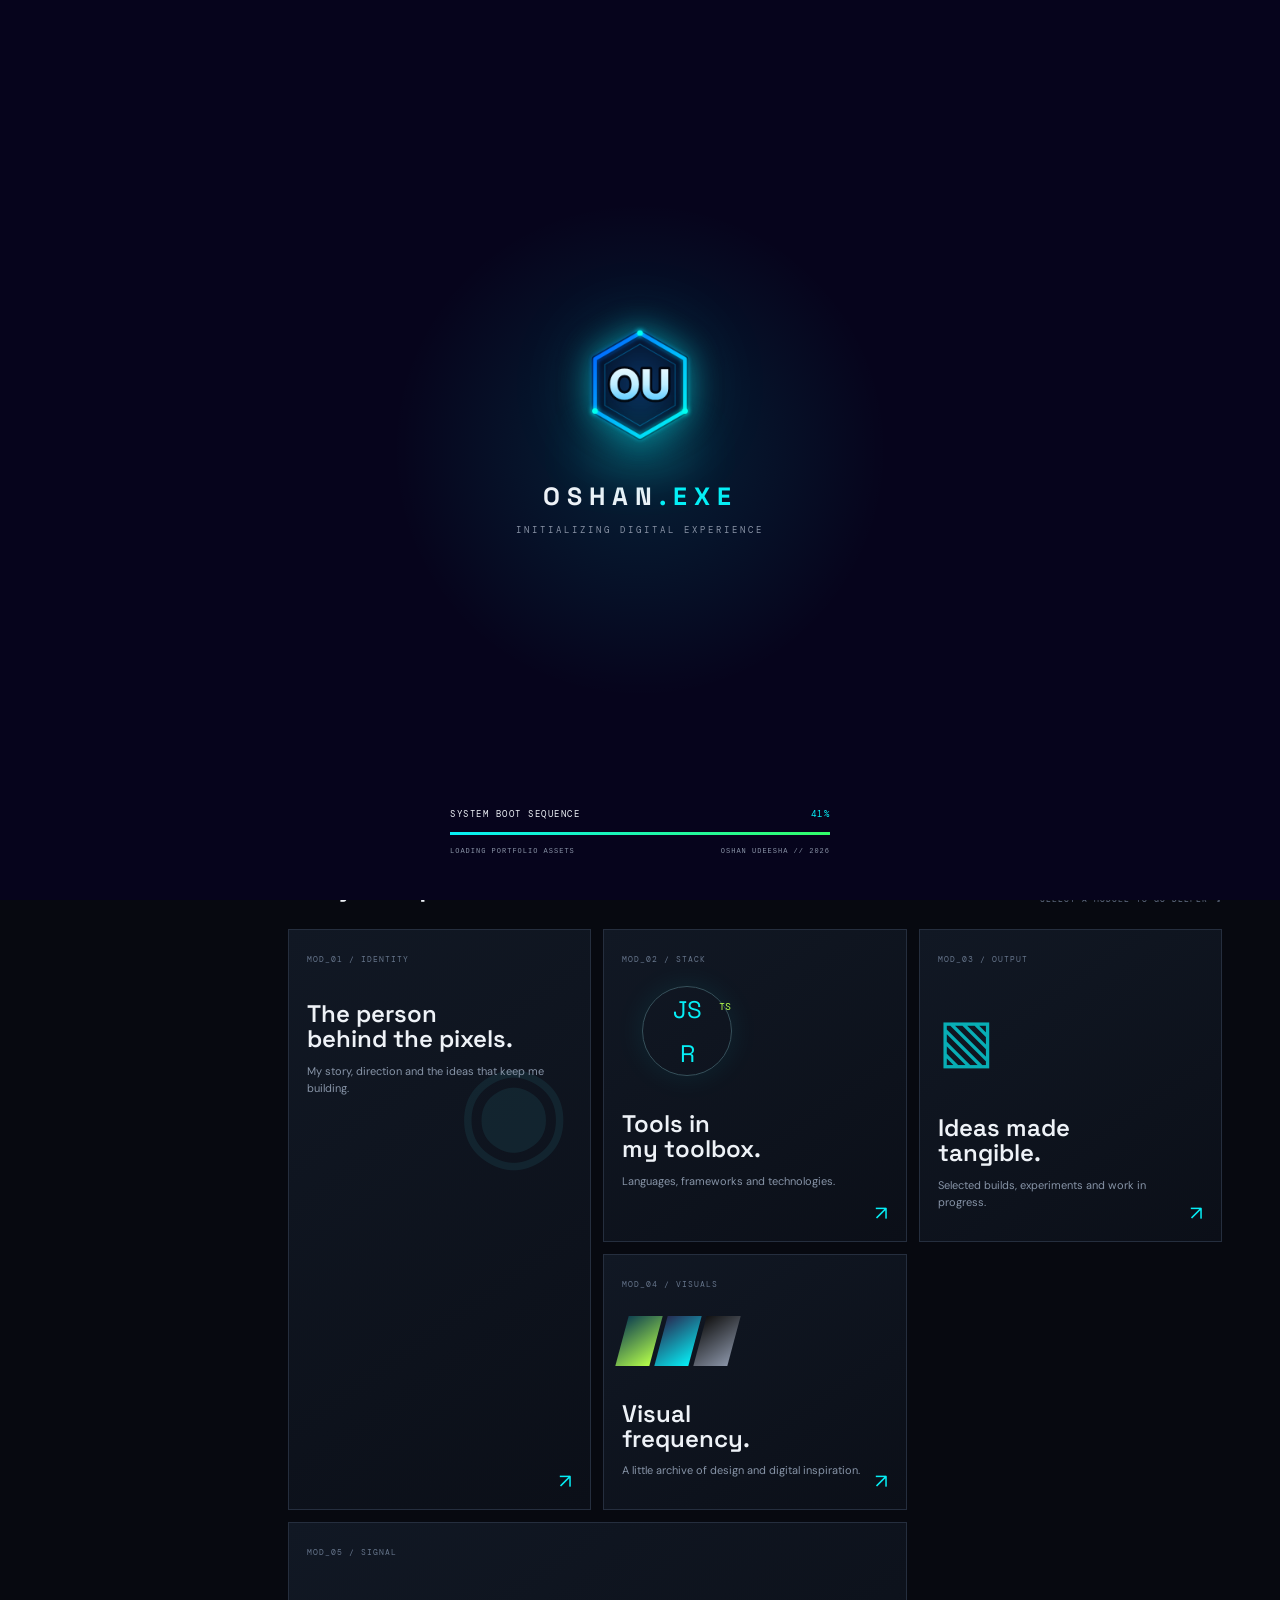
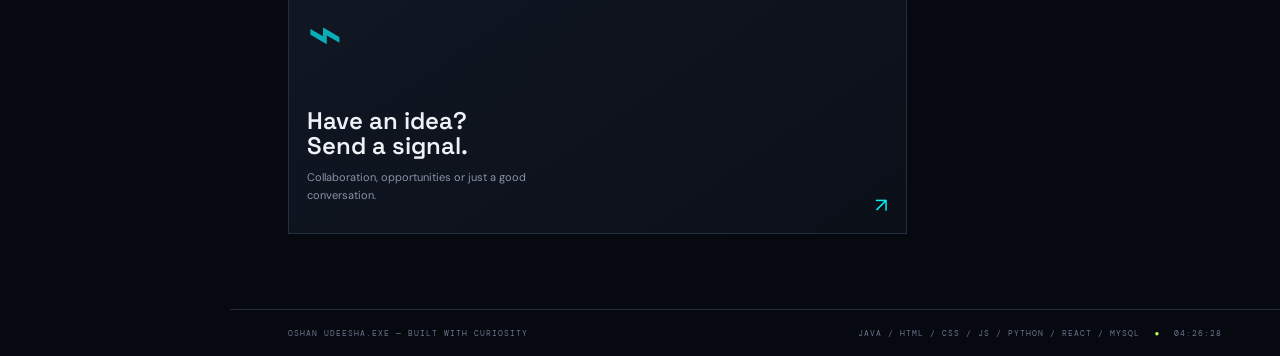
==== commit 591c52ab: "Update commit - OSHAN UDEESHA.exe portfolio" ====
--- a/index.html
+++ b/index.html
@@ -7,216 +7,51 @@
   <script defer src="js/main.js"></script>
 </head>
 <body data-page="home">
-<!-- =================================
-   OSHAN.EXE CINEMATIC INTRO
-================================= -->
+<!-- OSHAN.EXE BOOT INTRO -->
+<div class="boot-intro" id="bootIntro">
 
-<div class="cinematic-intro" id="cinematicIntro">
+  <div class="boot-content">
 
-  <div class="room-scene" id="roomScene">
-
-    <!-- BACK WALL -->
-    <div class="room-wall">
-
-      <div class="wall-light wall-light-left"></div>
-      <div class="wall-light wall-light-right"></div>
-
-      <div class="wall-label">
-        OSHAN.EXE // DEVELOPER STATION
+    <!-- LOGO -->
+    <div class="boot-logo-container">
+      <div class="boot-logo" id="bootLogo">
+        <img src="assets/images/logo.png" alt="OSHAN Logo">
       </div>
 
-      <!-- LEFT SCREEN -->
-      <div class="side-screen side-screen-left">
-
-        <span>SYSTEM STATUS</span>
-
-        <div class="screen-lines"></div>
-
-        <div class="screen-bars"></div>
-
-      </div>
-
-      <!-- RIGHT SCREEN -->
-      <div class="side-screen side-screen-right">
-
-        <span>NETWORK / 01</span>
-
-        <div class="network-circle"></div>
-
-      </div>
-
+      <div class="logo-glow"></div>
     </div>
 
-
-    <!-- FLOOR -->
-    <div class="room-floor"></div>
-
-
-    <!-- DESK -->
-    <div class="desk">
-
-      <div class="desk-top"></div>
-
-      <div class="desk-front"></div>
-
-      <div class="desk-leg desk-leg-left"></div>
-
-      <div class="desk-leg desk-leg-right"></div>
-
+    <!-- BRAND NAME -->
+    <div class="boot-brand">
+      OSHAN<span>.EXE</span>
     </div>
 
-
-    <!-- MAIN COMPUTER MONITOR -->
-    <div class="main-monitor">
-
-      <div class="monitor-frame">
-
-        <div class="monitor-camera"></div>
-
-        <!-- FUTURISTIC WELCOME SCREEN -->
-        <div class="monitor-screen">
-
-          <div class="screen-scanline"></div>
-
-          <div class="screen-topbar">
-
-                        <span class="screen-logo">
-                            <img src="assets/images/logo.png" alt="OU">
-                            OSHAN<span>.EXE</span>
-                        </span>
-
-            <span class="screen-status">
-                            <i></i> SYSTEM ONLINE
-                        </span>
-
-          </div>
-
-
-          <div class="welcome-content">
-
-                        <span class="welcome-label">
-                            &lt; INITIALIZING DIGITAL EXPERIENCE /&gt;
-                        </span>
-
-            <h1>
-              WELCOME TO
-              <br>
-              <span>MY DIGITAL WORLD.</span>
-            </h1>
-
-            <div class="welcome-name">
-              <span class="name-line"></span>
-              OSHAN UDEESHA
-              <span class="name-line"></span>
-            </div>
-
-            <p class="welcome-description">
-              FULL STACK DEVELOPER · CREATIVE THINKER · TECH ENTHUSIAST
-            </p>
-
-            <div class="welcome-button">
-              ENTER EXPERIENCE <span>↗</span>
-            </div>
-
-          </div>
-
-
-          <!-- DECORATIVE CIRCLES -->
-          <div class="screen-orbit orbit-one"></div>
-
-          <div class="screen-orbit orbit-two"></div>
-
-          <div class="screen-bottom">
-
-            <span>BUILDING THE FUTURE / ONE LINE AT A TIME</span>
-
-            <span>01 // 06</span>
-
-          </div>
-
-        </div>
-
-      </div>
-
-
-      <div class="monitor-neck"></div>
-
-      <div class="monitor-base"></div>
-
-    </div>
-
-
-    <!-- COMPUTER TOWER -->
-    <div class="computer-tower">
-
-      <div class="tower-glass">
-
-        <div class="tower-fan fan-one"></div>
-
-        <div class="tower-fan fan-two"></div>
-
-        <div class="tower-fan fan-three"></div>
-
-      </div>
-
-      <div class="tower-light"></div>
-
-    </div>
-
-
-    <!-- KEYBOARD -->
-    <div class="keyboard">
-
-      <div class="keyboard-keys"></div>
-
-    </div>
-
-
-    <!-- MOUSE -->
-    <div class="mouse"></div>
-
-
-    <!-- NEON LINES -->
-    <div class="neon-line neon-line-one"></div>
-
-    <div class="neon-line neon-line-two"></div>
-
-  </div>
-
-
-  <!-- INTRO CAPTION -->
-  <div class="intro-caption" id="introCaption">
-
-        <span class="caption-small">
-            WELCOME TO MY DIGITAL WORLD
-        </span>
-
-    <h1>
-      OSHAN<span>.EXE</span>
-    </h1>
-
-    <p>
-      INITIALIZING DEVELOPER ENVIRONMENT...
-    </p>
-
-    <div class="caption-loader">
-
-      <div></div>
-
+    <div class="boot-message">
+      INITIALIZING DIGITAL EXPERIENCE
     </div>
 
   </div>
 
+  <!-- BOTTOM LOADING AREA -->
+  <div class="boot-loader">
 
-  <!-- SKIP BUTTON -->
-  <button class="skip-intro" id="skipIntro">
+    <div class="loader-info">
+      <span>SYSTEM BOOT SEQUENCE</span>
+      <span id="bootPercentage">00%</span>
+    </div>
 
-    SKIP INTRO <span>↗</span>
+    <div class="loader-track">
+      <div class="loader-progress" id="bootProgress"></div>
+    </div>
 
-  </button>
+    <div class="loader-footer">
+      <span>LOADING PORTFOLIO ASSETS</span>
+      <span>OSHAN UDEESHA // 2026</span>
+    </div>
+
+  </div>
 
 </div>
-
 
 
   <div class="noise"></div><div class="scanline"></div>
--- a/css/style.css
+++ b/css/style.css
@@ -6,6 +6,7 @@
 .projects-grid{display:grid;grid-template-columns:1fr 1fr;gap:15px}.project-card{border:1px solid var(--line);background:#0d131d;overflow:hidden}.project-featured{grid-column:span 2;display:grid;grid-template-columns:1.1fr .9fr}.project-art{height:255px;position:relative;overflow:hidden;display:flex;align-items:center;justify-content:center}.project-featured .project-art{height:100%;min-height:320px}.art-label,.art-bottom{position:absolute;left:17px;font-size:8px;color:#a1b4c2;z-index:2}.art-label{top:15px}.art-bottom{bottom:14px}.lost-art{background:radial-gradient(ellipse at 55% 45%,#124552,#0b1724 60%,#090e17)}.lost-logo{font:700 clamp(45px,6vw,82px) var(--display);letter-spacing:-4px;z-index:1}.lost-logo span{color:var(--cyan)}.lost-logo b{font-weight:400;color:var(--lime);font-size:45px}.art-orbit{position:absolute;width:250px;height:250px;border:1px solid #2c8590;border-radius:50%;transform:scaleX(1.5) rotate(-25deg);box-shadow:0 0 35px #06eff622}.supermarket-art{background:linear-gradient(135deg,#2a2418,#111a20)}.supermarket-icon{font-size:75px;color:var(--lime);opacity:.8}.big-type{font:700 42px/.8 var(--display);margin-left:10px;color:#f1e8d1}.calc-art{background:radial-gradient(circle at 50% 50%,#26364e,#0c111b 70%)}.calc-window{width:200px;height:205px;background:#121c2a;border:1px solid #71849b;border-radius:14px;padding:14px;box-shadow:0 15px 50px #0008;transform:rotate(-5deg)}.calc-window>div:first-child{font:7px var(--mono);color:var(--cyan)}.calc-window strong{display:block;text-align:right;margin:25px 0 15px;font:500 24px var(--display)}.calc-window strong span{color:#8293a7;font-size:13px}.calc-keys{display:grid;grid-template-columns:repeat(4,1fr);gap:5px}.calc-keys i{background:#26364a;padding:7px;text-align:center;border-radius:4px;font:9px var(--mono);font-style:normal}.calc-keys i:nth-child(4n){background:#3c6d72;color:white}.project-info{padding:23px}.project-meta{display:flex;justify-content:space-between;font-size:8px;color:#7c8ba0}.project-info h2{font:600 27px var(--display);margin:17px 0 8px}.project-info p{font-size:11px;line-height:1.7;color:#929eb0;max-width:480px}.tags{display:flex;flex-wrap:wrap;gap:6px;margin:17px 0}.tags span{border:1px solid #303c4c;padding:5px 8px;color:#a8b5c5;font:8px var(--mono)}.project-link{display:inline-block;color:var(--cyan);font:9px var(--mono);margin-top:5px}.add-project{display:flex;justify-content:space-between;align-items:center;margin:30px 0 65px;padding:20px;border:1px dashed #354253;color:#8592a5;font:9px var(--mono)}.add-project a{color:var(--lime)}
 .gallery-toolbar{display:flex;justify-content:space-between;padding:20px 0;color:#8290a4;font-size:8px}.gallery-grid{display:grid;grid-template-columns:repeat(3,1fr);grid-auto-rows:230px;gap:12px}.gallery-item{position:relative;text-align:left;overflow:hidden;border:1px solid #2a3444;background:#111a25;color:white;cursor:pointer;padding:17px;transition:.25s}.gallery-item:hover{transform:translateY(-4px);border-color:var(--cyan)}.gallery-item>span{position:absolute;top:15px;left:15px;font-size:8px;color:#a8b5c6;z-index:2}.gallery-item strong{position:absolute;bottom:18px;left:18px;font:600 25px/1 var(--display);z-index:2}.gallery-a{background:radial-gradient(circle at 60% 45%,#164d56,#101c2c 65%)}.abstract-shape{position:absolute;width:150px;height:150px;right:25px;top:35px;border:1px solid var(--cyan);border-radius:50%;transform:scaleX(1.6) rotate(30deg)}.abstract-shape i{position:absolute;inset:22px;border:1px solid var(--lime);border-radius:50%}.abstract-shape b{position:absolute;width:40px;height:40px;top:55px;left:55px;background:var(--cyan);border-radius:50%;box-shadow:0 0 35px var(--cyan)}.gallery-b{background:linear-gradient(140deg,#24223e,#101522)}.ui-mini{position:absolute;right:25px;top:50px;width:130px;height:135px;border:1px solid #65718b;padding:10px;display:grid;grid-template-columns:1fr 1fr;gap:7px;transform:rotate(8deg)}.ui-mini div{background:#31435b;border:1px solid #667b94}.ui-mini div:first-child{grid-column:span 2;background:linear-gradient(90deg,#06eff6,#23364b)}.gallery-c{background:radial-gradient(circle at 50% 40%,#283f66,#111421)}.planet{position:absolute;right:35px;top:45px;width:135px;height:135px;border-radius:50%;background:radial-gradient(circle at 30% 30%,#c1d6e7,#526a9c 35%,#18223e 70%);box-shadow:0 0 55px #6286d477}.gallery-d{background:#d8e0d5;color:#10161a}.gallery-d>span{color:#4c5a55}.grid-type{position:absolute;right:15px;top:55px;font:700 39px/.85 var(--display);letter-spacing:-3px}.grid-type span{color:#008d8c}.gallery-e{background:linear-gradient(130deg,#28251b,#101a1e)}.wave-bars{position:absolute;inset:55px 15px 35px;display:flex;align-items:center;justify-content:center;gap:5px}.wave-bars:before{content:"";height:100%;width:100%;background:repeating-linear-gradient(90deg,transparent 0 7px,#b6ff4a 8px 10px,transparent 11px 16px);clip-path:polygon(0 45%,5% 35%,10% 60%,15% 15%,20% 70%,25% 30%,30% 55%,35% 5%,40% 85%,45% 25%,50% 60%,55% 10%,60% 75%,65% 30%,70% 65%,75% 15%,80% 80%,85% 35%,90% 60%,95% 25%,100% 50%)}.gallery-f{background:linear-gradient(140deg,#102b35,#10131d)}.code-art{position:absolute;right:20px;top:45px;display:flex;align-items:center;gap:15px;color:var(--cyan)}.code-art i{font:700 75px var(--display)}.code-art b{font:10px/1.8 var(--mono);color:#a6b4c6}.lightbox{display:none;position:fixed;inset:0;background:#03060eee;z-index:50;place-items:center;padding:20px}.lightbox.open{display:grid}.lightbox-content{border:1px solid #425466;background:#111a26;padding:45px;min-width:min(500px,90vw);text-align:center}.lightbox-content span{font:9px var(--mono);color:var(--cyan)}.lightbox-content h2{font:600 35px var(--display)}.lightbox-content p{color:#9aa6b8}.lightbox-close{position:absolute;top:25px;right:30px;background:none;border:0;color:white;font-size:35px;cursor:pointer}
 .contact-layout{display:grid;grid-template-columns:.9fr 1.1fr;gap:30px;padding:25px 0 70px}.signal-box{border:1px solid #2c3b4d;background:linear-gradient(145deg,#101e29,#0b111b);padding:25px;min-height:350px;position:relative;overflow:hidden}.signal-box h2{font:700 54px/.9 var(--display);margin:28px 0 15px}.signal-box p{color:#98a5b6;line-height:1.7;font-size:11px;max-width:300px}.signal-wave{height:45px;display:flex;align-items:center;gap:5px;margin-top:22px}.signal-wave i{width:5px;background:var(--cyan);height:var(--h,30%);box-shadow:0 0 10px #06eff655;animation:wave 1s ease-in-out infinite alternate}.signal-wave i:nth-child(3n){--h:90%;animation-delay:.3s}.signal-wave i:nth-child(2n){--h:55%;animation-delay:.6s}.signal-wave i:nth-child(5n){--h:75%;animation-delay:.15s}@keyframes wave{to{height:12%}}.contact-detail{display:inline-block;margin:25px 30px 0 0}.contact-detail b{font-size:9px;color:#dce6ee;font-weight:400}.social-links{display:flex;gap:7px;margin-top:12px}.social-links a{flex:1;padding:14px 10px;border:1px solid var(--line);font-size:8px;color:#aeb9c8}.social-links a span{float:right;color:var(--cyan)}.social-links a:hover{border-color:var(--cyan)}.contact-form{border:1px solid #2a3546;background:#0d131d;padding:25px}.form-head{display:flex;justify-content:space-between;font-size:8px;color:#8391a5;border-bottom:1px solid var(--line);padding-bottom:17px;margin-bottom:20px}.form-dot{color:var(--lime)}.contact-form label{display:block;font-size:10px;color:#b4bfce;margin:16px 0}.contact-form input,.contact-form textarea,.contact-form select{display:block;width:100%;margin-top:8px;padding:13px;background:#080d15;border:1px solid #2b3545;color:white;outline:none;font-size:11px;resize:vertical}.contact-form input:focus,.contact-form textarea:focus,.contact-form select:focus{border-color:var(--cyan)}.contact-form input::placeholder,.contact-form textarea::placeholder{color:#596679}.submit-btn{margin-top:5px}.form-note{font-size:9px;color:#77869a;line-height:1.6}
+
 
 
 /* SYSTEM ENTRANCE */
@@ -2249,6 +2250,332 @@
 }
 
 
+/* =====================================
+   OSHAN.EXE - FUTURISTIC BOOT INTRO
+===================================== */
+
+.boot-intro {
+    position: fixed;
+    inset: 0;
+    width: 100%;
+    height: 100vh;
+    height: 100dvh;
+
+    background: #06041c;
+
+    display: flex;
+    align-items: center;
+    justify-content: center;
+
+    z-index: 999999;
+
+    overflow: hidden;
+
+    opacity: 1;
+    visibility: visible;
+
+    transition:
+            opacity 1.2s ease,
+            visibility 1.2s ease;
+}
+
+/* BACKGROUND GLOW */
+
+.boot-intro::before {
+    content: "";
+    position: absolute;
+
+    width: 500px;
+    height: 500px;
+
+    background: radial-gradient(
+            circle,
+            rgba(6, 239, 246, 0.12),
+            transparent 70%
+    );
+
+    border-radius: 50%;
+
+    animation: bootGlow 4s ease-in-out infinite alternate;
+}
+
+@keyframes bootGlow {
+    from {
+        transform: scale(0.8);
+        opacity: 0.5;
+    }
+
+    to {
+        transform: scale(1.3);
+        opacity: 1;
+    }
+}
+
+/* CENTER CONTENT */
+
+.boot-content {
+    position: relative;
+    z-index: 2;
+
+    display: flex;
+    flex-direction: column;
+    align-items: center;
+
+    text-align: center;
+
+    transform: translateY(-20px);
+}
+
+/* LOGO */
+
+.boot-logo-container {
+    position: relative;
+
+    width: 120px;
+    height: 120px;
+
+    perspective: 1000px;
+
+    display: flex;
+    align-items: center;
+    justify-content: center;
+}
+
+.boot-logo {
+    width: 100%;
+    height: 100%;
+
+    display: flex;
+    align-items: center;
+    justify-content: center;
+
+    transform-style: preserve-3d;
+
+    animation: logoFlip 2s cubic-bezier(.65, 0, .35, 1) infinite;
+
+    filter:
+            drop-shadow(0 0 15px rgba(6, 239, 246, .5))
+            drop-shadow(0 0 35px rgba(6, 239, 246, .2));
+}
+
+.boot-logo img {
+    width: 100%;
+    height: 100%;
+
+    object-fit: contain;
+}
+
+@keyframes logoFlip {
+    0% {
+        transform: rotateY(0deg) scale(.8);
+    }
+
+    50% {
+        transform: rotateY(180deg) scale(1.08);
+    }
+
+    100% {
+        transform: rotateY(360deg) scale(1);
+    }
+}
+
+/* LOGO FLOOR GLOW */
+
+.logo-glow {
+    position: absolute;
+
+    width: 100px;
+    height: 15px;
+
+    bottom: -15px;
+
+    background: #06eff6;
+
+    filter: blur(25px);
+
+    opacity: .55;
+
+    animation: glowPulse 2s ease-in-out infinite alternate;
+}
+
+@keyframes glowPulse {
+    from {
+        opacity: .2;
+        transform: scaleX(.7);
+    }
+
+    to {
+        opacity: .8;
+        transform: scaleX(1.3);
+    }
+}
+
+/* BRAND */
+
+.boot-brand {
+    margin-top: 35px;
+
+    font-family: 'Space Grotesk', sans-serif;
+
+    font-size: 25px;
+    font-weight: 700;
+
+    letter-spacing: 7px;
+
+    color: #eef2f7;
+}
+
+.boot-brand span {
+    color: #06eff6;
+}
+
+/* MESSAGE */
+
+.boot-message {
+    margin-top: 12px;
+
+    font-family: 'DM Mono', monospace;
+
+    font-size: 9px;
+
+    letter-spacing: 3px;
+
+    color: #8993a6;
+
+    animation: messageBlink 1.5s ease-in-out infinite;
+}
+
+@keyframes messageBlink {
+    50% {
+        opacity: .4;
+    }
+}
+
+/* BOTTOM LOADER */
+
+.boot-loader {
+    position: absolute;
+
+    bottom: 45px;
+
+    left: 50%;
+
+    transform: translateX(-50%);
+
+    width: min(380px, 75vw);
+
+    z-index: 3;
+
+    font-family: 'DM Mono', monospace;
+}
+
+.loader-info,
+.loader-footer {
+    display: flex;
+    justify-content: space-between;
+    align-items: center;
+
+    font-size: 9px;
+    letter-spacing: 1.5px;
+}
+
+.loader-info {
+    color: #eef2f7;
+    margin-bottom: 12px;
+}
+
+#bootPercentage {
+    color: #06eff6;
+}
+
+/* PROGRESS TRACK */
+
+.loader-track {
+    width: 100%;
+    height: 3px;
+
+    background: rgba(255,255,255,.1);
+
+    overflow: hidden;
+}
+
+.loader-progress {
+    width: 0%;
+    height: 100%;
+
+    background: linear-gradient(
+            90deg,
+            #06eff6,
+            #32ff69
+    );
+
+    box-shadow: 0 0 15px #06eff6;
+
+    transition: width .08s linear;
+}
+
+/* FOOTER */
+
+.loader-footer {
+    margin-top: 12px;
+
+    font-size: 7px;
+
+    color: #8993a6;
+
+    letter-spacing: 1px;
+}
+
+/* INTRO EXIT */
+
+.boot-intro.boot-exit {
+    opacity: 0;
+    visibility: hidden;
+    pointer-events: none;
+}
+
+/* MOBILE */
+
+@media(max-width: 600px) {
+
+    .boot-logo-container {
+        width: 95px;
+        height: 95px;
+    }
+
+    .boot-brand {
+        font-size: 21px;
+        letter-spacing: 5px;
+    }
+
+    .boot-message {
+        font-size: 7px;
+        letter-spacing: 2px;
+    }
+
+    .boot-loader {
+        bottom: 35px;
+    }
+
+    .loader-info {
+        font-size: 8px;
+    }
+
+    .loader-footer {
+        font-size: 6px;
+    }
+}
+
+/* ACCESSIBILITY */
+
+@media(prefers-reduced-motion: reduce) {
+    .boot-logo,
+    .logo-glow,
+    .boot-intro::before {
+        animation: none;
+    }
+}
+
 
 
 @media(max-width:1050px){.sidebar{width:195px}.main-content{margin-left:195px}.hero-copy h1{font-size:72px}.visual-stage{transform:scale(.9)}.module-grid{grid-template-columns:repeat(2,1fr)}.module-large{grid-row:span 1;min-height:260px}.module-contact{grid-column:span 1}.skills-grid{grid-template-columns:repeat(2,1fr)}}
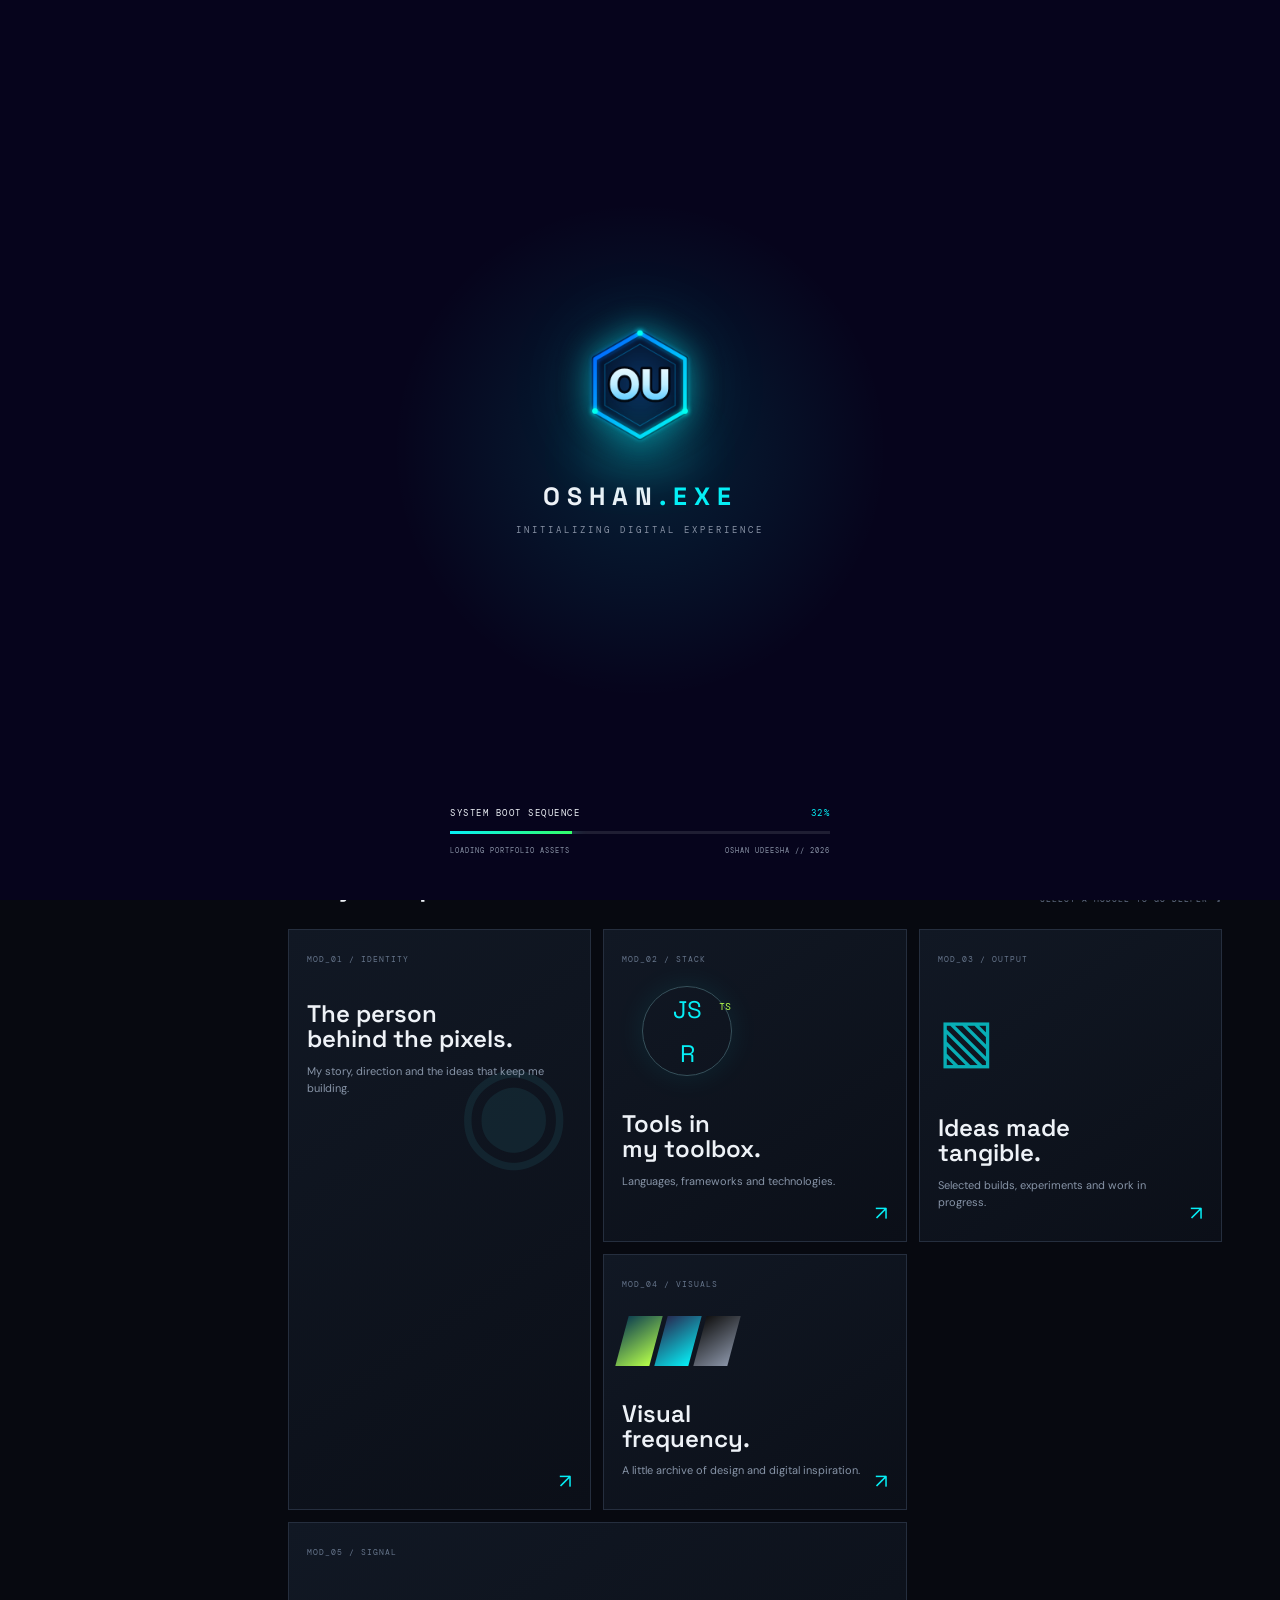
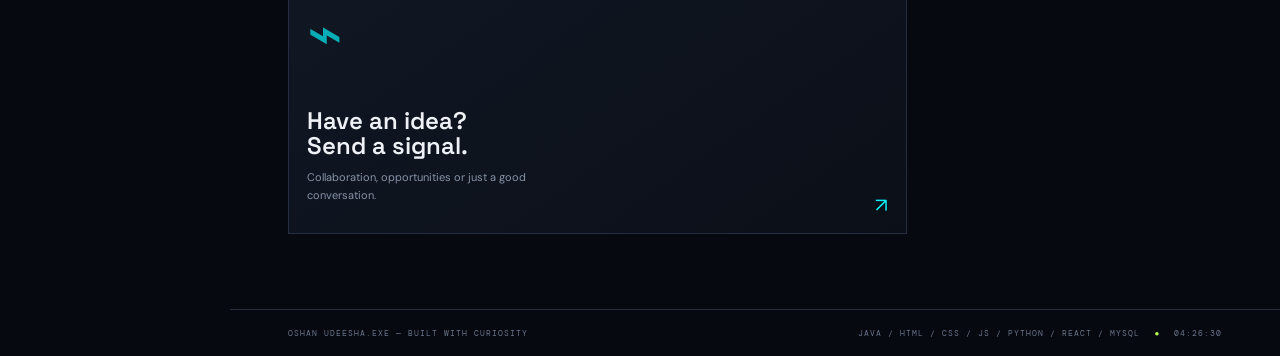
==== commit 596eb9fa: "Update commit - OSHAN UDEESHA.exe portfolio" ====
--- a/index.html
+++ b/index.html
@@ -1,12 +1,19 @@
 <!DOCTYPE html>
 <html lang="en">
+
 <head>
-  <meta charset="UTF-8"><meta name="viewport" content="width=device-width, initial-scale=1.0">
+  <meta charset="UTF-8">
+  <meta name="viewport" content="width=device-width, initial-scale=1.0">
   <meta name="description" content="Oshan Udeesha — developer portfolio, experiments, projects and skills.">
-  <title>OSHAN.exe — Digital Portfolio</title><link rel="stylesheet" href="css/style.css">
+
+  <title>OSHAN.exe — Digital Portfolio</title>
+
+  <link rel="stylesheet" href="css/style.css">
   <script defer src="js/main.js"></script>
 </head>
+
 <body data-page="home">
+
 <!-- OSHAN.EXE BOOT INTRO -->
 <div class="boot-intro" id="bootIntro">
 
@@ -53,42 +60,133 @@
 
 </div>
 
-
-  <div class="noise"></div><div class="scanline"></div>
-  <header class="topbar">
-    <a class="brand" href="index.html">
-    <span class="brand-mark">
-        <img src="assets/images/logo.png" alt="Oshan Logo">
-    </span>
-      <span>OSHAN UDEESHA<span class="muted">.EXE</span></span>
-    </a>    <div class="top-status"><span class="pulse"></span> SYSTEM ONLINE <span class="divider">/</span> SRI LANKA</div>
-    <button class="menu-toggle" aria-label="Open navigation" aria-expanded="false">☰</button>
-  </header>
-  <aside class="sidebar">
-    <div class="side-label">NAVIGATION // 01</div>
-    <nav>
-      <a class="nav-link active" href="index.html"><span>01</span> Overview <b>↗</b></a>
-      <a class="nav-link" href="about.html"><span>02</span> Identity <b>↗</b></a>
-      <a class="nav-link" href="skills.html"><span>03</span> Capabilities <b>↗</b></a>
-      <a class="nav-link" href="projects.html"><span>04</span> Builds <b>↗</b></a>
-      <a class="nav-link" href="gallery.html"><span>05</span> Visual archive <b>↗</b></a>
-      <a class="nav-link" href="contact.html"><span>06</span> Connect <b>↗</b></a>
-    </nav>
-    <div class="side-bottom"><div class="side-label">CURRENT MODE</div><div class="mode"><i></i> BUILDING / LEARNING</div><p>Curiosity is the<br>operating system.</p><span class="tiny">© 2026 — OSHAN UDEESHA</span></div>
-  </aside>
-  <main class="main-content">
-    <section class="home-hero">
-      <div class="hero-kicker"><span class="cross">✳</span> PERSONAL DIGITAL SPACE <span class="line"></span><span>NO. 001</span></div>
-      <div class="hero-grid">
-        <div class="hero-copy">
-          <p class="eyebrow">HELLO, INTERNET PERSON.</p>
-          <h1>I TURN<br><span class="outline-text">CURIOSITY</span><br>INTO <span class="lime">CODE<span class="blink">_</span></span></h1>
-          <p class="hero-desc">I'm Oshan Udeesha — an aspiring full-stack developer exploring the space between useful software, thoughtful design and emerging technology.</p>
-          <div class="hero-actions"><a class="btn btn-primary" href="projects.html">Explore my builds <span>↗</span></a><a class="text-link" href="contact.html">Start a conversation <span>→</span></a><a class="cv-icon-button"
-                                                                                                                                                                                                           href="assets/docs/Oshan-Udeesha-CV.pdf"
-                                                                                                                                                                                                           download="Oshan-Udeesha-CV.pdf"
-                                                                                                                                                                                                           aria-label="Download CV"
-                                                                                                                                                                                                           title="Download CV">
+<div class="noise"></div>
+<div class="scanline"></div>
+
+<!-- TOPBAR -->
+<header class="topbar">
+
+  <a class="brand" href="index.html">
+            <span class="brand-mark">
+                <img src="assets/images/logo.png" alt="Oshan Logo">
+            </span>
+
+    <span>
+                OSHAN UDEESHA<span class="muted">.EXE</span>
+            </span>
+  </a>
+
+  <div class="top-status">
+    <span class="pulse"></span>
+    SYSTEM ONLINE
+    <span class="divider">/</span>
+    SRI LANKA
+  </div>
+
+  <button class="menu-toggle" aria-label="Open navigation" aria-expanded="false">
+    ☰
+  </button>
+
+</header>
+
+<!-- SIDEBAR -->
+<aside class="sidebar">
+
+  <div class="side-label">NAVIGATION // 01</div>
+
+  <nav>
+    <a class="nav-link active" href="index.html">
+      <span>01</span> Overview <b>↗</b>
+    </a>
+
+    <a class="nav-link" href="about.html">
+      <span>02</span> Identity <b>↗</b>
+    </a>
+
+    <a class="nav-link" href="skills.html">
+      <span>03</span> Capabilities <b>↗</b>
+    </a>
+
+    <a class="nav-link" href="projects.html">
+      <span>04</span> Builds <b>↗</b>
+    </a>
+
+    <a class="nav-link" href="gallery.html">
+      <span>05</span> Visual archive <b>↗</b>
+    </a>
+
+    <a class="nav-link" href="contact.html">
+      <span>06</span> Connect <b>↗</b>
+    </a>
+  </nav>
+
+  <div class="side-bottom">
+
+    <div class="side-label">CURRENT MODE</div>
+
+    <div class="mode">
+      <i></i> BUILDING / LEARNING
+    </div>
+
+    <p>
+      Curiosity is the<br>
+      operating system.
+    </p>
+
+    <span class="tiny">© 2026 — OSHAN UDEESHA</span>
+
+  </div>
+
+</aside>
+
+<!-- MAIN CONTENT -->
+<main class="main-content">
+
+  <!-- HOME HERO -->
+  <section class="home-hero">
+
+    <div class="hero-kicker">
+      <span class="cross">✳</span>
+      PERSONAL DIGITAL SPACE
+      <span class="line"></span>
+      <span>NO. 001</span>
+    </div>
+
+    <div class="hero-grid">
+
+      <!-- HERO TEXT -->
+      <div class="hero-copy">
+
+        <p class="eyebrow">HELLO, INTERNET PERSON.</p>
+
+        <h1>
+          I TURN<br>
+          <span class="outline-text">CURIOSITY</span><br>
+          INTO <span class="lime">CODE<span class="blink">_</span></span>
+        </h1>
+
+        <p class="hero-desc">
+          I'm Oshan Udeesha — an aspiring full-stack developer exploring
+          the space between useful software, thoughtful design and
+          emerging technology.
+        </p>
+
+        <div class="hero-actions">
+
+          <a class="btn btn-primary" href="projects.html">
+            Explore my builds <span>↗</span>
+          </a>
+
+          <a class="text-link" href="contact.html">
+            Start a conversation <span>→</span>
+          </a>
+
+          <!-- DOWNLOAD CV BUTTON -->
+          <a class="cv-icon-button"
+             href="assets/docs/Oshan-Udeesha-CV.pdf"
+             download="Oshan-Udeesha-CV.pdf"
+             aria-label="Download CV"
+             title="Download CV">
 
             <svg viewBox="0 0 24 24"
                  fill="none"
@@ -103,39 +201,243 @@
               <path d="M8 17h5"/>
 
             </svg>
-          </a></div>
-          <div class="hero-index"><span>01 / 06</span><span>SCROLL IS OPTIONAL. EXPLORE IS NOT.</span></div>
+
+          </a>
+
         </div>
-        <div class="visual-stage">
-          <div class="visual-card">
-            <div class="orbit orbit-one"></div><div class="orbit orbit-two"></div>
-            <div class="crosshair crosshair-a">+</div><div class="crosshair crosshair-b">+</div>
-            <div class="core-card">
-              <div class="core-top"><span>USER_PROFILE</span><span>● ACTIVE</span></div>
-              <div class="avatar-placeholder"><div class="avatar-ring">OU</div><span class="avatar-caption">IMAGE<br>NOT<br>FOUND</span></div>
-              <div class="core-name">OSHAN<br><span>UDEESHA</span></div>
-              <div class="core-meta"><span>ROLE</span><b>FULL-STACK DEVELOPER / IN PROGRESS</b></div>
-              <div class="core-meta"><span>LOCATION</span><b>SRI LANKA, EARTH</b></div>
+
+        <div class="hero-index">
+          <span>01 / 06</span>
+          <span>SCROLL IS OPTIONAL. EXPLORE IS NOT.</span>
+        </div>
+
+      </div>
+
+      <!-- PROFILE VISUAL -->
+      <div class="visual-stage">
+
+        <div class="visual-card">
+
+          <div class="orbit orbit-one"></div>
+          <div class="orbit orbit-two"></div>
+
+          <div class="crosshair crosshair-a">+</div>
+          <div class="crosshair crosshair-b">+</div>
+
+          <div class="core-card">
+
+            <div class="core-top">
+              <span>USER_PROFILE</span>
+              <span>● ACTIVE</span>
             </div>
-            <div class="float-tag tag-a">REACT <span>✳</span></div><div class="float-tag tag-b">JAVA // PYTHON</div>
-            <div class="coordinate">06° 55' N<br>79° 51' E</div><div class="stage-caption">FIG. 01 — THE HUMAN BEHIND THE INTERFACE</div>
+
+            <div class="avatar-placeholder">
+              <div class="avatar-ring">OU</div>
+
+              <span class="avatar-caption">
+                                    IMAGE<br>
+                                    NOT<br>
+                                    FOUND
+                                </span>
+            </div>
+
+            <div class="core-name">
+              OSHAN<br>
+              <span>UDEESHA</span>
+            </div>
+
+            <div class="core-meta">
+              <span>ROLE</span>
+              <b>FULL-STACK DEVELOPER / IN PROGRESS</b>
+            </div>
+
+            <div class="core-meta">
+              <span>LOCATION</span>
+              <b>SRI LANKA, EARTH</b>
+            </div>
+
           </div>
 
+          <div class="float-tag tag-a">
+            REACT <span>✳</span>
+          </div>
+
+          <div class="float-tag tag-b">
+            JAVA // PYTHON
+          </div>
+
+          <div class="coordinate">
+            06° 55' N<br>
+            79° 51' E
+          </div>
+
+          <div class="stage-caption">
+            FIG. 01 — THE HUMAN BEHIND THE INTERFACE
+          </div>
+
         </div>
+
       </div>
-      <div class="ticker"><div>DESIGN MINDS <span>✳</span> CODE BUILDS <span>✳</span> BREAK THINGS <span>✳</span> LEARN FASTER <span>✳</span> REPEAT <span>✳</span> DESIGN MINDS <span>✳</span> CODE BUILDS <span>✳</span> BREAK THINGS <span>✳</span></div></div>
-    </section>
-    <section class="dashboard">
-      <div class="section-heading"><div><span class="eyebrow">A QUICK SYSTEM SCAN</span><h2>Not just a portfolio<span class="lime">.</span></h2></div><span class="micro">SELECT A MODULE TO GO DEEPER ↘</span></div>
-      <div class="module-grid">
-        <a class="module module-large" href="about.html"><span class="module-no">MOD_01 / IDENTITY</span><div class="module-symbol symbol-face">◉</div><h3>The person<br>behind the pixels.</h3><p>My story, direction and the ideas that keep me building.</p><span class="module-arrow">↗</span></a>
-        <a class="module" href="skills.html"><span class="module-no">MOD_02 / STACK</span><div class="skill-orbit">JS<span>TS</span>R</div><h3>Tools in<br>my toolbox.</h3><p>Languages, frameworks and technologies.</p><span class="module-arrow">↗</span></a>
-        <a class="module" href="projects.html"><span class="module-no">MOD_03 / OUTPUT</span><div class="module-symbol">▧</div><h3>Ideas made<br>tangible.</h3><p>Selected builds, experiments and work in progress.</p><span class="module-arrow">↗</span></a>
-        <a class="module" href="gallery.html"><span class="module-no">MOD_04 / VISUALS</span><div class="gallery-mini"><i></i><i></i><i></i></div><h3>Visual<br>frequency.</h3><p>A little archive of design and digital inspiration.</p><span class="module-arrow">↗</span></a>
-        <a class="module module-contact" href="contact.html"><span class="module-no">MOD_05 / SIGNAL</span><div class="module-symbol">⌁</div><h3>Have an idea?<br>Send a signal.</h3><p>Collaboration, opportunities or just a good conversation.</p><span class="module-arrow">↗</span></a>
+
+    </div>
+
+    <!-- TICKER -->
+    <div class="ticker">
+      <div>
+        DESIGN MINDS <span>✳</span>
+        CODE BUILDS <span>✳</span>
+        BREAK THINGS <span>✳</span>
+        LEARN FASTER <span>✳</span>
+        REPEAT <span>✳</span>
+        DESIGN MINDS <span>✳</span>
+        CODE BUILDS <span>✳</span>
+        BREAK THINGS <span>✳</span>
       </div>
-    </section>
-
-    <footer class="footer"><span>OSHAN UDEESHA.EXE — BUILT WITH CURIOSITY</span><span>JAVA / HTML / CSS / JS / PYTHON / REACT / MYSQL <i>●</i> <span id="clock">00:00:00</span></span></footer>
-  </main>
-</body></html>+    </div>
+
+  </section>
+
+  <!-- DASHBOARD -->
+  <section class="dashboard">
+
+    <div class="section-heading">
+
+      <div>
+        <span class="eyebrow">A QUICK SYSTEM SCAN</span>
+        <h2>
+          Not just a portfolio<span class="lime">.</span>
+        </h2>
+      </div>
+
+      <span class="micro">
+                    SELECT A MODULE TO GO DEEPER ↘
+                </span>
+
+    </div>
+
+    <div class="module-grid">
+
+      <a class="module module-large" href="about.html">
+
+        <span class="module-no">MOD_01 / IDENTITY</span>
+
+        <div class="module-symbol symbol-face">◉</div>
+
+        <h3>
+          The person<br>
+          behind the pixels.
+        </h3>
+
+        <p>
+          My story, direction and the ideas that keep me building.
+        </p>
+
+        <span class="module-arrow">↗</span>
+
+      </a>
+
+      <a class="module" href="skills.html">
+
+        <span class="module-no">MOD_02 / STACK</span>
+
+        <div class="skill-orbit">
+          JS<span>TS</span>R
+        </div>
+
+        <h3>
+          Tools in<br>
+          my toolbox.
+        </h3>
+
+        <p>
+          Languages, frameworks and technologies.
+        </p>
+
+        <span class="module-arrow">↗</span>
+
+      </a>
+
+      <a class="module" href="projects.html">
+
+        <span class="module-no">MOD_03 / OUTPUT</span>
+
+        <div class="module-symbol">▧</div>
+
+        <h3>
+          Ideas made<br>
+          tangible.
+        </h3>
+
+        <p>
+          Selected builds, experiments and work in progress.
+        </p>
+
+        <span class="module-arrow">↗</span>
+
+      </a>
+
+      <a class="module" href="gallery.html">
+
+        <span class="module-no">MOD_04 / VISUALS</span>
+
+        <div class="gallery-mini">
+          <i></i>
+          <i></i>
+          <i></i>
+        </div>
+
+        <h3>
+          Visual<br>
+          frequency.
+        </h3>
+
+        <p>
+          A little archive of design and digital inspiration.
+        </p>
+
+        <span class="module-arrow">↗</span>
+
+      </a>
+
+      <a class="module module-contact" href="contact.html">
+
+        <span class="module-no">MOD_05 / SIGNAL</span>
+
+        <div class="module-symbol">⌁</div>
+
+        <h3>
+          Have an idea?<br>
+          Send a signal.
+        </h3>
+
+        <p>
+          Collaboration, opportunities or just a good conversation.
+        </p>
+
+        <span class="module-arrow">↗</span>
+
+      </a>
+
+    </div>
+
+  </section>
+
+  <!-- FOOTER -->
+  <footer class="footer">
+
+            <span>
+                OSHAN UDEESHA.EXE — BUILT WITH CURIOSITY
+            </span>
+
+    <span>
+                JAVA / HTML / CSS / JS / PYTHON / REACT / MYSQL
+                <i>●</i>
+                <span id="clock">00:00:00</span>
+            </span>
+
+  </footer>
+
+</main>
+
+</body>
+</html>
--- a/css/style.css
+++ b/css/style.css
@@ -1,1405 +1,1423 @@
-@import url('https://fonts.googleapis.com/css2?family=DM+Mono:wght@400;500&family=DM+Sans:wght@400;500;600;700&family=Space+Grotesk:wght@400;500;600;700&display=swap');
-:root{--bg:#070910;--panel:#0d111b;--panel2:#111827;--line:#252c3b;--text:#eef2f7;--muted:#8993a6;--cyan:#06eff6;--lime:#b6ff4a;--mono:'DM Mono',monospace;--display:'Space Grotesk',sans-serif;--body:'DM Sans',sans-serif}
-*{box-sizing:border-box}html{scroll-behavior:smooth}body{margin:0;background:var(--bg);color:var(--text);font-family:var(--body);font-size:14px;overflow-x:hidden}a{color:inherit;text-decoration:none}button,input,textarea,select{font:inherit}.noise{position:fixed;inset:0;pointer-events:none;z-index:10;opacity:.035;background-image:url("data:image/svg+xml,%3Csvg viewBox='0 0 180 180' xmlns='http://www.w3.org/2000/svg'%3E%3Cfilter id='n'%3E%3CfeTurbulence type='fractalNoise' baseFrequency='.9' numOctaves='3' stitchTiles='stitch'/%3E%3C/filter%3E%3Crect width='100%25' height='100%25' filter='url(%23n)' opacity='.6'/%3E%3C/svg%3E")}.scanline{position:fixed;top:0;left:0;width:100%;height:1px;background:#ffffff12;z-index:9;pointer-events:none}.topbar{height:68px;position:fixed;z-index:20;top:0;left:0;right:0;background:#080b12eF;border-bottom:1px solid var(--line);display:flex;align-items:center;justify-content:space-between;padding:0 34px 0 30px;backdrop-filter:blur(18px)}.brand{display:flex;align-items:center;gap:12px;font:700 15px var(--display);letter-spacing:2px}.brand-mark{display:grid;place-items:center;width:31px;height:31px;border:1px solid var(--cyan);color:var(--cyan);font:500 14px var(--mono)}.muted{color:var(--muted)}.top-status,.side-label,.tiny,.micro,.breadcrumbs,.page-count,.eyebrow,.hero-kicker,.hero-index,.module-no,.core-top,.core-meta,.coordinate,.stage-caption,.ticker,.footer,.mode,.skill-note,.filter,.skill-card-top,.project-meta,.art-label,.art-bottom,.gallery-toolbar,.gallery-item>span,.form-head,.contact-detail,.social-links{font-family:var(--mono);letter-spacing:1px}.top-status{font-size:10px;color:#aab3c3;display:flex;align-items:center;gap:10px}.pulse,.mode i{width:7px;height:7px;border-radius:50%;background:var(--lime);display:inline-block;box-shadow:0 0 12px var(--lime)}.divider{color:#475064}.menu-toggle{display:none;background:none;color:var(--cyan);border:1px solid var(--line);padding:8px 11px}.sidebar{position:fixed;z-index:15;top:68px;bottom:0;left:0;width:230px;border-right:1px solid var(--line);background:#090c14;padding:36px 18px 22px;display:flex;flex-direction:column}.side-label{font-size:9px;color:#5d687c;margin:0 0 18px 9px}.sidebar nav{display:grid;gap:5px}.nav-link{padding:14px 10px;display:flex;align-items:center;gap:14px;color:#8993a6;font-size:12px;border:1px solid transparent;transition:.2s}.nav-link span{font:10px var(--mono);color:#596478}.nav-link b{margin-left:auto;font-size:14px;opacity:0}.nav-link:hover,.nav-link.active{background:#101723;border-color:#263448;color:var(--text)}.nav-link.active{box-shadow:inset 2px 0 var(--cyan)}.nav-link.active span{color:var(--cyan)}.nav-link:hover b,.nav-link.active b{opacity:1;color:var(--cyan)}.side-bottom{margin-top:auto}.mode{font-size:9px;color:var(--lime);display:flex;align-items:center;gap:9px;margin:0 0 25px 9px}.side-bottom p{font:500 22px/1.25 var(--display);margin:0 0 30px 9px;color:#dce4f0}.tiny{font-size:8px;color:#566176;margin-left:9px}.main-content{margin-left:230px;padding-top:68px;min-height:100vh}.home-hero{padding:35px 5.5% 0;min-height:650px;position:relative}.hero-kicker{font-size:9px;color:#8792a4;display:flex;align-items:center;gap:12px}.cross{font-size:18px;color:var(--cyan)}.line{height:1px;width:70px;background:#384255}.hero-grid{display:grid;grid-template-columns:1.05fr .95fr;align-items:center;min-height:500px}.hero-copy{padding:38px 0 22px;position:relative;z-index:2}.eyebrow{font-size:9px;color:var(--cyan);letter-spacing:1.8px}.hero-copy h1,.page-intro h1{font:700 clamp(54px,7.4vw,102px)/.91 var(--display);letter-spacing:-5px;margin:20px 0 25px}.outline-text{-webkit-text-stroke:1px #dce4f0;color:transparent}.lime{color:var(--lime)}.blink{animation:blink 1s steps(2) infinite}@keyframes blink{50%{opacity:0}}.hero-desc,.intro-text{max-width:450px;color:#9aa5b7;line-height:1.8;font-size:14px}.hero-actions{display:flex;align-items:center;gap:25px;margin-top:28px}.btn{display:inline-flex;align-items:center;gap:28px;padding:14px 17px;border:0;font:500 11px var(--mono);letter-spacing:.5px;cursor:pointer}.btn-primary{background:var(--lime);color:#10160a;box-shadow:5px 5px 0 #4b642a;transition:.2s}.btn-primary:hover{transform:translate(2px,2px);box-shadow:2px 2px 0 #4b642a}.text-link{font:10px var(--mono);color:#b9c3d2}.text-link span{color:var(--cyan);margin-left:8px}.hero-index{display:flex;gap:30px;margin-top:65px;color:#647086;font-size:8px}.visual-stage{height:430px;position:relative;display:grid;place-items:center}.orbit{position:absolute;border:1px solid #283244;border-radius:50%;transform:rotate(-25deg)}.orbit-one{width:370px;height:290px}.orbit-two{width:300px;height:400px;transform:rotate(35deg);border-color:#182d36}.core-card{width:260px;min-height:330px;background:linear-gradient(145deg,#141e2b,#0a0f18);border:1px solid #354457;box-shadow:20px 25px 60px #0009,0 0 50px #06eff60b;padding:15px;position:relative;z-index:2;transform:rotate(3deg)}.core-top{font-size:7px;color:#8b9bad;display:flex;justify-content:space-between}.core-top span:last-child{color:var(--lime)}.avatar-placeholder{height:135px;margin:17px 0 10px;background:repeating-linear-gradient(135deg,#111b27 0 8px,#142230 8px 9px);display:flex;align-items:center;justify-content:center;position:relative;overflow:hidden}.avatar-ring{width:95px;height:95px;border:1px solid var(--cyan);border-radius:50%;display:grid;place-items:center;color:#e6f5fa;font:500 45px var(--display);box-shadow:0 0 30px #06eff622}.avatar-ring span{color:var(--cyan);font-size:20px}.avatar-caption{position:absolute;right:10px;bottom:8px;color:#5e7285;font:8px/1.3 var(--mono)}.core-name{font:700 27px/.9 var(--display);letter-spacing:1px;margin-bottom:18px}.core-name span{color:var(--cyan)}.core-meta{display:flex;justify-content:space-between;border-top:1px solid #283345;padding:8px 0;font-size:7px;color:#718096}.core-meta b{font-weight:400;color:#d3dce8}.float-tag{position:absolute;z-index:3;border:1px solid #344252;background:#0b111b;padding:10px 14px;font:10px var(--mono);color:#dce5ef;box-shadow:6px 6px #0005}.float-tag span{color:var(--lime)}.tag-a{top:75px;right:9%;transform:rotate(7deg)}.tag-b{bottom:65px;left:3%;transform:rotate(-8deg);color:var(--cyan)}.crosshair{position:absolute;color:var(--cyan);font:22px var(--mono)}.crosshair-a{top:45px;left:15%}.crosshair-b{bottom:40px;right:15%}.coordinate{position:absolute;right:0;top:30%;font-size:8px;line-height:1.8;color:#53667a}.stage-caption{position:absolute;bottom:4px;left:15%;font-size:7px;color:#566276}.ticker{overflow:hidden;border-top:1px solid var(--line);border-bottom:1px solid var(--line);padding:13px 0;white-space:nowrap;color:#8290a4;font-size:9px;letter-spacing:2px}.ticker div{display:inline-block;animation:marquee 30s linear infinite}.ticker span{color:var(--lime);padding:0 25px}@keyframes marquee{to{transform:translateX(-35%)}}.dashboard{padding:65px 5.5% 75px}.section-heading{display:flex;align-items:end;justify-content:space-between;margin-bottom:25px}.section-heading h2{font:600 29px var(--display);margin:8px 0 0;letter-spacing:-1px}.micro{font-size:8px;color:#647086}.module-grid{display:grid;grid-template-columns:repeat(3,1fr);gap:12px}.module{min-height:220px;position:relative;padding:18px;background:linear-gradient(145deg,#111824,#0b0f18);border:1px solid #252e3e;overflow:hidden;transition:.25s}.module:hover{border-color:#5a7781;transform:translateY(-4px);background:#121c29}.module-large{grid-row:span 2;min-height:452px}.module-contact{grid-column:span 2}.module-no{font-size:8px;color:#66758b}.module h3{font:600 24px/1.05 var(--display);margin:35px 0 10px;position:relative;z-index:1}.module p{font-size:11px;line-height:1.6;color:#8794a7;max-width:250px;position:relative;z-index:1}.module-arrow{position:absolute;right:18px;bottom:15px;color:var(--cyan);font-size:20px}.module-symbol{font-size:60px;color:var(--cyan);opacity:.7;margin-top:35px}.symbol-face{font-size:130px;position:absolute;right:20px;top:60px;color:#152c37}.skill-orbit{width:90px;height:90px;border:1px solid #36515b;border-radius:50%;display:grid;place-items:center;color:var(--cyan);font:24px var(--display);margin:20px 0 0 20px;box-shadow:0 0 30px #06eff615}.skill-orbit span{position:absolute;font:10px var(--mono);transform:translate(38px,-25px);color:var(--lime)}.gallery-mini{display:flex;gap:5px;margin:25px 0 0;height:50px}.gallery-mini i{width:34px;background:linear-gradient(140deg,#0f4250,#b6ff4a);transform:skew(-15deg)}.gallery-mini i:nth-child(2){background:linear-gradient(140deg,#262b53,#06eff6)}.gallery-mini i:nth-child(3){background:linear-gradient(140deg,#111,#8993a6)}.footer{display:flex;justify-content:space-between;border-top:1px solid var(--line);padding:18px 5.5%;font-size:8px;color:#68758a}.footer i{color:var(--lime);font-style:normal;margin:0 8px}
-.inner-main{padding:68px 5.5% 0}.page-top{display:flex;justify-content:space-between;padding:28px 0;border-bottom:1px solid var(--line)}.breadcrumbs,.page-count{font-size:9px;color:#7e8ba0}.breadcrumbs span{color:var(--cyan);padding:0 8px}.page-intro{padding:55px 0 45px;border-bottom:1px solid var(--line)}.page-intro h1{font-size:clamp(48px,7vw,86px);margin:18px 0}.page-intro .intro-text{max-width:520px}.about-layout{display:grid;grid-template-columns:.8fr 1.2fr;gap:8%;padding:65px 0;border-bottom:1px solid var(--line)}.about-stamp{height:340px;position:relative;display:grid;place-items:center;background:radial-gradient(circle,#122b36 0,#0c121c 45%,transparent 70%)}.stamp-circle{position:absolute;width:260px;height:260px;border:1px dashed #42606a;border-radius:50%;display:grid;place-items:start;padding-top:8px;color:#87a4ae;font:9px var(--mono);letter-spacing:2px;animation:spin 28s linear infinite}@keyframes spin{to{transform:rotate(360deg)}}.stamp-center{width:130px;height:130px;border:1px solid var(--cyan);border-radius:50%;display:grid;place-items:center;font:60px var(--display);box-shadow:0 0 45px #06eff61c}.stamp-center span{color:var(--cyan);font-size:24px}.stamp-note{position:absolute;bottom:12px;left:10px;font:8px/1.6 var(--mono);color:#68788c}.about-copy h2{font:600 32px var(--display);margin:13px 0}.about-copy p{color:#9aa5b7;line-height:1.85;font-size:13px}.quote-box{margin:25px 0;padding:18px;border-left:2px solid var(--lime);background:#121a20;color:#d9e4d0;font:italic 16px var(--display)}.fact-grid{display:grid;grid-template-columns:1fr 1fr;gap:18px;margin-top:25px}.fact-grid div{border-top:1px solid var(--line);padding-top:10px}.fact-grid span,.contact-detail span{display:block;color:#748197;font:8px var(--mono);margin-bottom:7px}.fact-grid b{font-size:11px;font-weight:500}.timeline-section{padding:55px 0 70px}.timeline{display:grid;grid-template-columns:repeat(3,1fr);gap:14px}.timeline>div{padding:22px;border:1px solid var(--line);background:#0c121c}.timeline span{font:9px var(--mono);color:var(--lime)}.timeline h3{font:600 20px var(--display);margin:18px 0 8px}.timeline p{font-size:11px;line-height:1.7;color:#8c98aa}
-.skill-note{display:flex;align-items:center;gap:10px;padding:20px 0;color:#a6b1c2;font-size:9px}.skill-note .micro{margin-left:auto}.filter-row{display:flex;gap:7px;flex-wrap:wrap;margin:5px 0 25px}.filter{background:#0d131e;border:1px solid #273244;color:#8995a8;padding:10px 13px;font-size:8px;cursor:pointer}.filter.active,.filter:hover{border-color:var(--cyan);color:var(--cyan);background:#10202a}.skills-grid{display:grid;grid-template-columns:repeat(3,1fr);gap:11px}.skill-card{background:linear-gradient(140deg,#111925,#0b1019);border:1px solid #252f40;padding:18px;min-height:155px;transition:.2s}.skill-card:hover{border-color:#55727c;transform:translateY(-3px)}.skill-card-top{display:flex;justify-content:space-between;font-size:8px;color:#68768b}.level{color:var(--lime)}.skill-card h3{font:600 22px var(--display);margin:24px 0 5px}.skill-card p{font-size:10px;color:#8591a4;margin:0}.meter{height:3px;background:#263142;margin-top:18px}.meter i{display:block;width:var(--level);height:100%;background:linear-gradient(90deg,var(--cyan),var(--lime))}.disclaimer,.gallery-hint{font-size:10px;color:#778398;margin:20px 0 60px}
-.projects-grid{display:grid;grid-template-columns:1fr 1fr;gap:15px}.project-card{border:1px solid var(--line);background:#0d131d;overflow:hidden}.project-featured{grid-column:span 2;display:grid;grid-template-columns:1.1fr .9fr}.project-art{height:255px;position:relative;overflow:hidden;display:flex;align-items:center;justify-content:center}.project-featured .project-art{height:100%;min-height:320px}.art-label,.art-bottom{position:absolute;left:17px;font-size:8px;color:#a1b4c2;z-index:2}.art-label{top:15px}.art-bottom{bottom:14px}.lost-art{background:radial-gradient(ellipse at 55% 45%,#124552,#0b1724 60%,#090e17)}.lost-logo{font:700 clamp(45px,6vw,82px) var(--display);letter-spacing:-4px;z-index:1}.lost-logo span{color:var(--cyan)}.lost-logo b{font-weight:400;color:var(--lime);font-size:45px}.art-orbit{position:absolute;width:250px;height:250px;border:1px solid #2c8590;border-radius:50%;transform:scaleX(1.5) rotate(-25deg);box-shadow:0 0 35px #06eff622}.supermarket-art{background:linear-gradient(135deg,#2a2418,#111a20)}.supermarket-icon{font-size:75px;color:var(--lime);opacity:.8}.big-type{font:700 42px/.8 var(--display);margin-left:10px;color:#f1e8d1}.calc-art{background:radial-gradient(circle at 50% 50%,#26364e,#0c111b 70%)}.calc-window{width:200px;height:205px;background:#121c2a;border:1px solid #71849b;border-radius:14px;padding:14px;box-shadow:0 15px 50px #0008;transform:rotate(-5deg)}.calc-window>div:first-child{font:7px var(--mono);color:var(--cyan)}.calc-window strong{display:block;text-align:right;margin:25px 0 15px;font:500 24px var(--display)}.calc-window strong span{color:#8293a7;font-size:13px}.calc-keys{display:grid;grid-template-columns:repeat(4,1fr);gap:5px}.calc-keys i{background:#26364a;padding:7px;text-align:center;border-radius:4px;font:9px var(--mono);font-style:normal}.calc-keys i:nth-child(4n){background:#3c6d72;color:white}.project-info{padding:23px}.project-meta{display:flex;justify-content:space-between;font-size:8px;color:#7c8ba0}.project-info h2{font:600 27px var(--display);margin:17px 0 8px}.project-info p{font-size:11px;line-height:1.7;color:#929eb0;max-width:480px}.tags{display:flex;flex-wrap:wrap;gap:6px;margin:17px 0}.tags span{border:1px solid #303c4c;padding:5px 8px;color:#a8b5c5;font:8px var(--mono)}.project-link{display:inline-block;color:var(--cyan);font:9px var(--mono);margin-top:5px}.add-project{display:flex;justify-content:space-between;align-items:center;margin:30px 0 65px;padding:20px;border:1px dashed #354253;color:#8592a5;font:9px var(--mono)}.add-project a{color:var(--lime)}
-.gallery-toolbar{display:flex;justify-content:space-between;padding:20px 0;color:#8290a4;font-size:8px}.gallery-grid{display:grid;grid-template-columns:repeat(3,1fr);grid-auto-rows:230px;gap:12px}.gallery-item{position:relative;text-align:left;overflow:hidden;border:1px solid #2a3444;background:#111a25;color:white;cursor:pointer;padding:17px;transition:.25s}.gallery-item:hover{transform:translateY(-4px);border-color:var(--cyan)}.gallery-item>span{position:absolute;top:15px;left:15px;font-size:8px;color:#a8b5c6;z-index:2}.gallery-item strong{position:absolute;bottom:18px;left:18px;font:600 25px/1 var(--display);z-index:2}.gallery-a{background:radial-gradient(circle at 60% 45%,#164d56,#101c2c 65%)}.abstract-shape{position:absolute;width:150px;height:150px;right:25px;top:35px;border:1px solid var(--cyan);border-radius:50%;transform:scaleX(1.6) rotate(30deg)}.abstract-shape i{position:absolute;inset:22px;border:1px solid var(--lime);border-radius:50%}.abstract-shape b{position:absolute;width:40px;height:40px;top:55px;left:55px;background:var(--cyan);border-radius:50%;box-shadow:0 0 35px var(--cyan)}.gallery-b{background:linear-gradient(140deg,#24223e,#101522)}.ui-mini{position:absolute;right:25px;top:50px;width:130px;height:135px;border:1px solid #65718b;padding:10px;display:grid;grid-template-columns:1fr 1fr;gap:7px;transform:rotate(8deg)}.ui-mini div{background:#31435b;border:1px solid #667b94}.ui-mini div:first-child{grid-column:span 2;background:linear-gradient(90deg,#06eff6,#23364b)}.gallery-c{background:radial-gradient(circle at 50% 40%,#283f66,#111421)}.planet{position:absolute;right:35px;top:45px;width:135px;height:135px;border-radius:50%;background:radial-gradient(circle at 30% 30%,#c1d6e7,#526a9c 35%,#18223e 70%);box-shadow:0 0 55px #6286d477}.gallery-d{background:#d8e0d5;color:#10161a}.gallery-d>span{color:#4c5a55}.grid-type{position:absolute;right:15px;top:55px;font:700 39px/.85 var(--display);letter-spacing:-3px}.grid-type span{color:#008d8c}.gallery-e{background:linear-gradient(130deg,#28251b,#101a1e)}.wave-bars{position:absolute;inset:55px 15px 35px;display:flex;align-items:center;justify-content:center;gap:5px}.wave-bars:before{content:"";height:100%;width:100%;background:repeating-linear-gradient(90deg,transparent 0 7px,#b6ff4a 8px 10px,transparent 11px 16px);clip-path:polygon(0 45%,5% 35%,10% 60%,15% 15%,20% 70%,25% 30%,30% 55%,35% 5%,40% 85%,45% 25%,50% 60%,55% 10%,60% 75%,65% 30%,70% 65%,75% 15%,80% 80%,85% 35%,90% 60%,95% 25%,100% 50%)}.gallery-f{background:linear-gradient(140deg,#102b35,#10131d)}.code-art{position:absolute;right:20px;top:45px;display:flex;align-items:center;gap:15px;color:var(--cyan)}.code-art i{font:700 75px var(--display)}.code-art b{font:10px/1.8 var(--mono);color:#a6b4c6}.lightbox{display:none;position:fixed;inset:0;background:#03060eee;z-index:50;place-items:center;padding:20px}.lightbox.open{display:grid}.lightbox-content{border:1px solid #425466;background:#111a26;padding:45px;min-width:min(500px,90vw);text-align:center}.lightbox-content span{font:9px var(--mono);color:var(--cyan)}.lightbox-content h2{font:600 35px var(--display)}.lightbox-content p{color:#9aa6b8}.lightbox-close{position:absolute;top:25px;right:30px;background:none;border:0;color:white;font-size:35px;cursor:pointer}
-.contact-layout{display:grid;grid-template-columns:.9fr 1.1fr;gap:30px;padding:25px 0 70px}.signal-box{border:1px solid #2c3b4d;background:linear-gradient(145deg,#101e29,#0b111b);padding:25px;min-height:350px;position:relative;overflow:hidden}.signal-box h2{font:700 54px/.9 var(--display);margin:28px 0 15px}.signal-box p{color:#98a5b6;line-height:1.7;font-size:11px;max-width:300px}.signal-wave{height:45px;display:flex;align-items:center;gap:5px;margin-top:22px}.signal-wave i{width:5px;background:var(--cyan);height:var(--h,30%);box-shadow:0 0 10px #06eff655;animation:wave 1s ease-in-out infinite alternate}.signal-wave i:nth-child(3n){--h:90%;animation-delay:.3s}.signal-wave i:nth-child(2n){--h:55%;animation-delay:.6s}.signal-wave i:nth-child(5n){--h:75%;animation-delay:.15s}@keyframes wave{to{height:12%}}.contact-detail{display:inline-block;margin:25px 30px 0 0}.contact-detail b{font-size:9px;color:#dce6ee;font-weight:400}.social-links{display:flex;gap:7px;margin-top:12px}.social-links a{flex:1;padding:14px 10px;border:1px solid var(--line);font-size:8px;color:#aeb9c8}.social-links a span{float:right;color:var(--cyan)}.social-links a:hover{border-color:var(--cyan)}.contact-form{border:1px solid #2a3546;background:#0d131d;padding:25px}.form-head{display:flex;justify-content:space-between;font-size:8px;color:#8391a5;border-bottom:1px solid var(--line);padding-bottom:17px;margin-bottom:20px}.form-dot{color:var(--lime)}.contact-form label{display:block;font-size:10px;color:#b4bfce;margin:16px 0}.contact-form input,.contact-form textarea,.contact-form select{display:block;width:100%;margin-top:8px;padding:13px;background:#080d15;border:1px solid #2b3545;color:white;outline:none;font-size:11px;resize:vertical}.contact-form input:focus,.contact-form textarea:focus,.contact-form select:focus{border-color:var(--cyan)}.contact-form input::placeholder,.contact-form textarea::placeholder{color:#596679}.submit-btn{margin-top:5px}.form-note{font-size:9px;color:#77869a;line-height:1.6}
-
-
-
-/* SYSTEM ENTRANCE */
-
-/* =========================================
-   OSHAN.EXE - CYBERPUNK CINEMATIC ROOM
-========================================= */
-
-.cinematic-intro {
+@import url("https://fonts.googleapis.com/css2?family=DM+Mono:wght@400;500&family=DM+Sans:wght@400;500;600;700&family=Space+Grotesk:wght@400;500;600;700&display=swap");
+/* ===== VARIABLES ===== */
+:root {
+    --bg: #070910;
+    --panel: #0d111b;
+    --panel2: #111827;
+    --line: #252c3b;
+    --text: #eef2f7;
+    --muted: #8993a6;
+    --cyan: #06eff6;
+    --lime: #b6ff4a;
+    --mono: "DM Mono", monospace;
+    --display: "Space Grotesk", sans-serif;
+    --body: "DM Sans", sans-serif;
+}
+/* ===== BASE, TOPBAR, SIDEBAR, HOME PAGE ===== */
+* {
+    box-sizing: border-box;
+}
+html {
+    scroll-behavior: smooth;
+}
+body {
+    margin: 0;
+    background: var(--bg);
+    color: var(--text);
+    font-family: var(--body);
+    font-size: 14px;
+    overflow-x: hidden;
+}
+a {
+    color: inherit;
+    text-decoration: none;
+}
+button,
+input,
+textarea,
+select {
+    font: inherit;
+}
+.noise {
     position: fixed;
     inset: 0;
-    z-index: 999999;
+    pointer-events: none;
+    z-index: 10;
+    opacity: 0.035;
+    background-image: url("data:image/svg+xml,%3Csvg viewBox='0 0 180 180' xmlns='http://www.w3.org/2000/svg'%3E%3Cfilter id='n'%3E%3CfeTurbulence type='fractalNoise' baseFrequency='.9' numOctaves='3' stitchTiles='stitch'/%3E%3C/filter%3E%3Crect width='100%25' height='100%25' filter='url(%23n)' opacity='.6'/%3E%3C/svg%3E");
+}
+.scanline {
+    position: fixed;
+    top: 0;
+    left: 0;
+    width: 100%;
+    height: 1px;
+    background: #ffffff12;
+    z-index: 9;
+    pointer-events: none;
+}
+.topbar {
+    height: 68px;
+    position: fixed;
+    z-index: 20;
+    top: 0;
+    left: 0;
+    right: 0;
+    background: #080b12ef;
+    border-bottom: 1px solid var(--line);
+    display: flex;
+    align-items: center;
+    justify-content: space-between;
+    padding: 0 34px 0 30px;
+    backdrop-filter: blur(18px);
+}
+.brand {
+    display: flex;
+    align-items: center;
+    gap: 12px;
+    font: 700 15px var(--display);
+    letter-spacing: 2px;
+}
+.brand-mark {
+    display: grid;
+    place-items: center;
+    width: 31px;
+    height: 31px;
+    border: 1px solid var(--cyan);
+    color: var(--cyan);
+    font: 500 14px var(--mono);
+}
+.muted {
+    color: var(--muted);
+}
+.top-status,
+.side-label,
+.tiny,
+.micro,
+.breadcrumbs,
+.page-count,
+.eyebrow,
+.hero-kicker,
+.hero-index,
+.module-no,
+.core-top,
+.core-meta,
+.coordinate,
+.stage-caption,
+.ticker,
+.footer,
+.mode,
+.skill-note,
+.filter,
+.skill-card-top,
+.project-meta,
+.art-label,
+.art-bottom,
+.gallery-toolbar,
+.gallery-item > span,
+.form-head,
+.contact-detail,
+.social-links {
+    font-family: var(--mono);
+    letter-spacing: 1px;
+}
+.top-status {
+    font-size: 10px;
+    color: #aab3c3;
+    display: flex;
+    align-items: center;
+    gap: 10px;
+}
+.pulse,
+.mode i {
+    width: 7px;
+    height: 7px;
+    border-radius: 50%;
+    background: var(--lime);
+    display: inline-block;
+    box-shadow: 0 0 12px var(--lime);
+}
+.divider {
+    color: #475064;
+}
+.menu-toggle {
+    display: none;
+    background: none;
+    color: var(--cyan);
+    border: 1px solid var(--line);
+    padding: 8px 11px;
+}
+.sidebar {
+    position: fixed;
+    z-index: 15;
+    top: 68px;
+    bottom: 0;
+    left: 0;
+    width: 230px;
+    border-right: 1px solid var(--line);
+    background: #090c14;
+    padding: 36px 18px 22px;
+    display: flex;
+    flex-direction: column;
+}
+.side-label {
+    font-size: 9px;
+    color: #5d687c;
+    margin: 0 0 18px 9px;
+}
+.sidebar nav {
+    display: grid;
+    gap: 5px;
+}
+.nav-link {
+    padding: 14px 10px;
+    display: flex;
+    align-items: center;
+    gap: 14px;
+    color: #8993a6;
+    font-size: 12px;
+    border: 1px solid transparent;
+    transition: 0.2s;
+}
+.nav-link span {
+    font: 10px var(--mono);
+    color: #596478;
+}
+.nav-link b {
+    margin-left: auto;
+    font-size: 14px;
+    opacity: 0;
+}
+.nav-link:hover,
+.nav-link.active {
+    background: #101723;
+    border-color: #263448;
+    color: var(--text);
+}
+.nav-link.active {
+    box-shadow: inset 2px 0 var(--cyan);
+}
+.nav-link.active span {
+    color: var(--cyan);
+}
+.nav-link:hover b,
+.nav-link.active b {
+    opacity: 1;
+    color: var(--cyan);
+}
+.side-bottom {
+    margin-top: auto;
+}
+.mode {
+    font-size: 9px;
+    color: var(--lime);
+    display: flex;
+    align-items: center;
+    gap: 9px;
+    margin: 0 0 25px 9px;
+}
+.side-bottom p {
+    font: 500 22px/1.25 var(--display);
+    margin: 0 0 30px 9px;
+    color: #dce4f0;
+}
+.tiny {
+    font-size: 8px;
+    color: #566176;
+    margin-left: 9px;
+}
+.main-content {
+    margin-left: 230px;
+    padding-top: 68px;
+    min-height: 100vh;
+}
+.home-hero {
+    padding: 35px 5.5% 0;
+    min-height: 650px;
+    position: relative;
+}
+.hero-kicker {
+    font-size: 9px;
+    color: #8792a4;
+    display: flex;
+    align-items: center;
+    gap: 12px;
+}
+.cross {
+    font-size: 18px;
+    color: var(--cyan);
+}
+.line {
+    height: 1px;
+    width: 70px;
+    background: #384255;
+}
+.hero-grid {
+    display: grid;
+    grid-template-columns: 1.05fr 0.95fr;
+    align-items: center;
+    min-height: 500px;
+}
+.hero-copy {
+    padding: 38px 0 22px;
+    position: relative;
+    z-index: 2;
+}
+.eyebrow {
+    font-size: 9px;
+    color: var(--cyan);
+    letter-spacing: 1.8px;
+}
+.hero-copy h1,
+.page-intro h1 {
+    font: 700 clamp(54px, 7.4vw, 102px)/0.91 var(--display);
+    letter-spacing: -5px;
+    margin: 20px 0 25px;
+}
+.outline-text {
+    -webkit-text-stroke: 1px #dce4f0;
+    color: transparent;
+}
+.lime {
+    color: var(--lime);
+}
+.blink {
+    animation: blink 1s steps(2) infinite;
+}
+@keyframes blink {
+    50% {
+        opacity: 0;
+    }
+}
+.hero-desc,
+.intro-text {
+    max-width: 450px;
+    color: #9aa5b7;
+    line-height: 1.8;
+    font-size: 14px;
+}
+.hero-actions {
+    display: flex;
+    align-items: center;
+    gap: 25px;
+    margin-top: 28px;
+}
+.btn {
+    display: inline-flex;
+    align-items: center;
+    gap: 28px;
+    padding: 14px 17px;
+    border: 0;
+    font: 500 11px var(--mono);
+    letter-spacing: 0.5px;
+    cursor: pointer;
+}
+.btn-primary {
+    background: var(--lime);
+    color: #10160a;
+    box-shadow: 5px 5px 0 #4b642a;
+    transition: 0.2s;
+}
+.btn-primary:hover {
+    transform: translate(2px, 2px);
+    box-shadow: 2px 2px 0 #4b642a;
+}
+.text-link {
+    font: 10px var(--mono);
+    color: #b9c3d2;
+}
+.text-link span {
+    color: var(--cyan);
+    margin-left: 8px;
+}
+.hero-index {
+    display: flex;
+    gap: 30px;
+    margin-top: 65px;
+    color: #647086;
+    font-size: 8px;
+}
+.visual-stage {
+    height: 430px;
+    position: relative;
+    display: grid;
+    place-items: center;
+}
+.orbit {
+    position: absolute;
+    border: 1px solid #283244;
+    border-radius: 50%;
+    transform: rotate(-25deg);
+}
+.orbit-one {
+    width: 370px;
+    height: 290px;
+}
+.orbit-two {
+    width: 300px;
+    height: 400px;
+    transform: rotate(35deg);
+    border-color: #182d36;
+}
+.core-card {
+    width: 260px;
+    min-height: 330px;
+    background: linear-gradient(145deg, #141e2b, #0a0f18);
+    border: 1px solid #354457;
+    box-shadow:
+            20px 25px 60px #0009,
+            0 0 50px #06eff60b;
+    padding: 15px;
+    position: relative;
+    z-index: 2;
+    transform: rotate(3deg);
+}
+.core-top {
+    font-size: 7px;
+    color: #8b9bad;
+    display: flex;
+    justify-content: space-between;
+}
+.core-top span:last-child {
+    color: var(--lime);
+}
+.avatar-placeholder {
+    height: 135px;
+    margin: 17px 0 10px;
+    background: repeating-linear-gradient(135deg, #111b27 0 8px, #142230 8px 9px);
+    display: flex;
+    align-items: center;
+    justify-content: center;
+    position: relative;
     overflow: hidden;
-    background: #03020d;
-    perspective: 1100px;
-
-    opacity: 1;
-    visibility: visible;
-
-    transition: opacity 1s ease, visibility 1s ease;
-}
-
-.cinematic-intro.hide {
-    opacity: 0;
-    visibility: hidden;
-    pointer-events: none;
-}
-
-
-/* =========================================
-   ROOM SCENE
-========================================= */
-
-.room-scene {
-    position: absolute;
-    inset: 0;
-
-    transform-style: preserve-3d;
-    transform-origin: center 48%;
-
-    transition: transform 2.5s cubic-bezier(.65, 0, .25, 1);
-}
-
-.room-scene.zooming {
-    transform: scale(3.2);
-}
-
-
-/* =========================================
-   BACK WALL
-========================================= */
-
-.room-wall {
-    position: absolute;
-    inset: 0 0 25%;
-
-    background:
-            radial-gradient(
-                    ellipse at 50% 70%,
-                    rgba(6, 239, 246, 0.12),
-                    transparent 55%
-            ),
-            linear-gradient(
-                    135deg,
-                    #08071a,
-                    #111027 50%,
-                    #06041c
-            );
-
-    border-bottom: 3px solid rgba(6, 239, 246, 0.35);
-}
-
-.room-wall::before {
-    content: "";
-
-    position: absolute;
-    inset: 0;
-
-    background:
-            linear-gradient(
-                    90deg,
-                    transparent 49.8%,
-                    rgba(6, 239, 246, 0.08) 50%,
-                    transparent 50.2%
-            );
-
-    opacity: 0.5;
-}
-
-
-/* =========================================
-   NEON WALL LIGHTS
-========================================= */
-
-.wall-light {
-    position: absolute;
-    top: 12%;
-
-    width: 4px;
-    height: 55%;
-
-    background: #06eff6;
-
-    box-shadow:
-            0 0 10px #06eff6,
-            0 0 25px #06eff6,
-            0 0 60px rgba(6, 239, 246, 0.6);
-
-    opacity: 0;
-
-    animation: lightsOn 1.5s ease 0.5s forwards;
-}
-
-.wall-light-left {
-    left: 8%;
-}
-
-.wall-light-right {
-    right: 8%;
-
-    background: #32ff69;
-
-    box-shadow:
-            0 0 10px #32ff69,
-            0 0 25px #32ff69,
-            0 0 60px rgba(50, 255, 105, 0.5);
-}
-
-@keyframes lightsOn {
+}
+.avatar-ring {
+    width: 95px;
+    height: 95px;
+    border: 1px solid var(--cyan);
+    border-radius: 50%;
+    display: grid;
+    place-items: center;
+    color: #e6f5fa;
+    font: 500 45px var(--display);
+    box-shadow: 0 0 30px #06eff622;
+}
+.avatar-ring span {
+    color: var(--cyan);
+    font-size: 20px;
+}
+.avatar-caption {
+    position: absolute;
+    right: 10px;
+    bottom: 8px;
+    color: #5e7285;
+    font: 8px/1.3 var(--mono);
+}
+.core-name {
+    font: 700 27px/0.9 var(--display);
+    letter-spacing: 1px;
+    margin-bottom: 18px;
+}
+.core-name span {
+    color: var(--cyan);
+}
+.core-meta {
+    display: flex;
+    justify-content: space-between;
+    border-top: 1px solid #283345;
+    padding: 8px 0;
+    font-size: 7px;
+    color: #718096;
+}
+.core-meta b {
+    font-weight: 400;
+    color: #d3dce8;
+}
+.float-tag {
+    position: absolute;
+    z-index: 3;
+    border: 1px solid #344252;
+    background: #0b111b;
+    padding: 10px 14px;
+    font: 10px var(--mono);
+    color: #dce5ef;
+    box-shadow: 6px 6px #0005;
+}
+.float-tag span {
+    color: var(--lime);
+}
+.tag-a {
+    top: 75px;
+    right: 9%;
+    transform: rotate(7deg);
+}
+.tag-b {
+    bottom: 65px;
+    left: 3%;
+    transform: rotate(-8deg);
+    color: var(--cyan);
+}
+.crosshair {
+    position: absolute;
+    color: var(--cyan);
+    font: 22px var(--mono);
+}
+.crosshair-a {
+    top: 45px;
+    left: 15%;
+}
+.crosshair-b {
+    bottom: 40px;
+    right: 15%;
+}
+.coordinate {
+    position: absolute;
+    right: 0;
+    top: 30%;
+    font-size: 8px;
+    line-height: 1.8;
+    color: #53667a;
+}
+.stage-caption {
+    position: absolute;
+    bottom: 4px;
+    left: 15%;
+    font-size: 7px;
+    color: #566276;
+}
+.ticker {
+    overflow: hidden;
+    border-top: 1px solid var(--line);
+    border-bottom: 1px solid var(--line);
+    padding: 13px 0;
+    white-space: nowrap;
+    color: #8290a4;
+    font-size: 9px;
+    letter-spacing: 2px;
+}
+.ticker div {
+    display: inline-block;
+    animation: marquee 30s linear infinite;
+}
+.ticker span {
+    color: var(--lime);
+    padding: 0 25px;
+}
+@keyframes marquee {
     to {
-        opacity: 1;
-    }
-}
-
-
-/* =========================================
-   WALL LABEL
-========================================= */
-
-.wall-label {
-    position: absolute;
-    top: 9%;
-    left: 50%;
-
-    transform: translateX(-50%);
-
-    font-family: monospace;
+        transform: translateX(-35%);
+    }
+}
+.dashboard {
+    padding: 65px 5.5% 75px;
+}
+.section-heading {
+    display: flex;
+    align-items: end;
+    justify-content: space-between;
+    margin-bottom: 25px;
+}
+.section-heading h2 {
+    font: 600 29px var(--display);
+    margin: 8px 0 0;
+    letter-spacing: -1px;
+}
+.micro {
+    font-size: 8px;
+    color: #647086;
+}
+.module-grid {
+    display: grid;
+    grid-template-columns: repeat(3, 1fr);
+    gap: 12px;
+}
+.module {
+    min-height: 220px;
+    position: relative;
+    padding: 18px;
+    background: linear-gradient(145deg, #111824, #0b0f18);
+    border: 1px solid #252e3e;
+    overflow: hidden;
+    transition: 0.25s;
+}
+.module:hover {
+    border-color: #5a7781;
+    transform: translateY(-4px);
+    background: #121c29;
+}
+.module-large {
+    grid-row: span 2;
+    min-height: 452px;
+}
+.module-contact {
+    grid-column: span 2;
+}
+.module-no {
+    font-size: 8px;
+    color: #66758b;
+}
+.module h3 {
+    font: 600 24px/1.05 var(--display);
+    margin: 35px 0 10px;
+    position: relative;
+    z-index: 1;
+}
+.module p {
     font-size: 11px;
-    letter-spacing: 5px;
-
-    color: rgba(6, 239, 246, 0.7);
-
-    white-space: nowrap;
-}
-
-
-/* =========================================
-   SIDE MONITORS
-========================================= */
-
-.side-screen {
-    position: absolute;
-    top: 25%;
-
-    width: 17%;
-    height: 23%;
-
-    padding: 12px;
-
-    background: #070b18;
-
-    border: 2px solid rgba(6, 239, 246, 0.4);
-
-    box-shadow:
-            0 0 15px rgba(6, 239, 246, 0.15),
-            inset 0 0 20px rgba(6, 239, 246, 0.08);
-
-    color: #06eff6;
-
-    font-family: monospace;
+    line-height: 1.6;
+    color: #8794a7;
+    max-width: 250px;
+    position: relative;
+    z-index: 1;
+}
+.module-arrow {
+    position: absolute;
+    right: 18px;
+    bottom: 15px;
+    color: var(--cyan);
+    font-size: 20px;
+}
+.module-symbol {
+    font-size: 60px;
+    color: var(--cyan);
+    opacity: 0.7;
+    margin-top: 35px;
+}
+.symbol-face {
+    font-size: 130px;
+    position: absolute;
+    right: 20px;
+    top: 60px;
+    color: #152c37;
+}
+.skill-orbit {
+    width: 90px;
+    height: 90px;
+    border: 1px solid #36515b;
+    border-radius: 50%;
+    display: grid;
+    place-items: center;
+    color: var(--cyan);
+    font: 24px var(--display);
+    margin: 20px 0 0 20px;
+    box-shadow: 0 0 30px #06eff615;
+}
+.skill-orbit span {
+    position: absolute;
+    font: 10px var(--mono);
+    transform: translate(38px, -25px);
+    color: var(--lime);
+}
+.gallery-mini {
+    display: flex;
+    gap: 5px;
+    margin: 25px 0 0;
+    height: 50px;
+}
+.gallery-mini i {
+    width: 34px;
+    background: linear-gradient(140deg, #0f4250, #b6ff4a);
+    transform: skew(-15deg);
+}
+.gallery-mini i:nth-child(2) {
+    background: linear-gradient(140deg, #262b53, #06eff6);
+}
+.gallery-mini i:nth-child(3) {
+    background: linear-gradient(140deg, #111, #8993a6);
+}
+.footer {
+    display: flex;
+    justify-content: space-between;
+    border-top: 1px solid var(--line);
+    padding: 18px 5.5%;
+    font-size: 8px;
+    color: #68758a;
+}
+.footer i {
+    color: var(--lime);
+    font-style: normal;
+    margin: 0 8px;
+}
+/* ===== ABOUT PAGE ===== */
+.inner-main {
+    padding: 68px 5.5% 0;
+}
+.page-top {
+    display: flex;
+    justify-content: space-between;
+    padding: 28px 0;
+    border-bottom: 1px solid var(--line);
+}
+.breadcrumbs,
+.page-count {
     font-size: 9px;
-}
-
-.side-screen-left {
-    left: 12%;
-}
-
-.side-screen-right {
-    right: 12%;
-}
-
-.screen-lines {
-    height: 65%;
-    margin-top: 15px;
-
-    background: repeating-linear-gradient(
-            to bottom,
-            rgba(6, 239, 246, 0.7) 0px,
-            rgba(6, 239, 246, 0.7) 2px,
-            transparent 2px,
-            transparent 10px
-    );
-
-    opacity: 0.5;
-}
-
-.screen-bars {
-    height: 4px;
-    margin-top: 8px;
-
-    background: #32ff69;
-
-    width: 65%;
-
-    box-shadow: 0 0 10px #32ff69;
-}
-
-.network-circle {
-    width: 75px;
-    height: 75px;
-
-    margin: 15px auto;
-
-    border: 2px solid #06eff6;
+    color: #7e8ba0;
+}
+.breadcrumbs span {
+    color: var(--cyan);
+    padding: 0 8px;
+}
+.page-intro {
+    padding: 55px 0 45px;
+    border-bottom: 1px solid var(--line);
+}
+.page-intro h1 {
+    font-size: clamp(48px, 7vw, 86px);
+    margin: 18px 0;
+}
+.page-intro .intro-text {
+    max-width: 520px;
+}
+.about-layout {
+    display: grid;
+    grid-template-columns: 0.8fr 1.2fr;
+    gap: 8%;
+    padding: 65px 0;
+    border-bottom: 1px solid var(--line);
+}
+.about-stamp {
+    height: 340px;
+    position: relative;
+    display: grid;
+    place-items: center;
+    background: radial-gradient(circle, #122b36 0, #0c121c 45%, transparent 70%);
+}
+.stamp-circle {
+    position: absolute;
+    width: 260px;
+    height: 260px;
+    border: 1px dashed #42606a;
     border-radius: 50%;
-
-    box-shadow:
-            0 0 10px #06eff6,
-            inset 0 0 15px rgba(6, 239, 246, 0.3);
-
-    animation: rotateCircle 8s linear infinite;
-}
-
-@keyframes rotateCircle {
+    display: grid;
+    place-items: start;
+    padding-top: 8px;
+    color: #87a4ae;
+    font: 9px var(--mono);
+    letter-spacing: 2px;
+    animation: spin 28s linear infinite;
+}
+@keyframes spin {
     to {
         transform: rotate(360deg);
     }
 }
-
-
-/* =========================================
-   FLOOR
-========================================= */
-
-.room-floor {
-    position: absolute;
-
-    bottom: -25%;
-    left: -20%;
-
-    width: 140%;
-    height: 55%;
-
-    transform: rotateX(65deg);
-    transform-origin: top center;
-
-    background-color: #070617;
-
-    background-image:
-            linear-gradient(
-                    rgba(6, 239, 246, 0.15) 1px,
-                    transparent 1px
-            ),
-            linear-gradient(
-                    90deg,
-                    rgba(6, 239, 246, 0.15) 1px,
-                    transparent 1px
-            );
-
-    background-size: 65px 65px;
-
-    box-shadow: 0 -10px 50px rgba(6, 239, 246, 0.1);
-}
-
-
-/* =========================================
-   DESK
-========================================= */
-
-.desk {
-    position: absolute;
-
-    width: 65%;
-    height: 25%;
-
-    left: 50%;
-    bottom: 12%;
-
-    transform: translateX(-50%);
-}
-
-.desk-top {
-    position: absolute;
-
-    top: 0;
-
-    width: 100%;
-    height: 18%;
-
-    background: linear-gradient(
-            90deg,
-            #111327,
-            #25263e,
-            #111327
-    );
-
-    border-top: 3px solid #06eff6;
-
-    box-shadow:
-            0 -5px 20px rgba(6, 239, 246, 0.25),
-            0 15px 30px rgba(0, 0, 0, 0.8);
-}
-
-.desk-front {
-    position: absolute;
-
-    top: 18%;
-
-    width: 100%;
-    height: 65%;
-
-    background: linear-gradient(
-            180deg,
-            #111126,
-            #05040d
-    );
-
-    border-bottom: 3px solid rgba(6, 239, 246, 0.25);
-}
-
-.desk-leg {
-    position: absolute;
-
-    top: 80%;
-
-    height: 60%;
-    width: 15px;
-
-    background: #111327;
-}
-
-.desk-leg-left {
-    left: 5%;
-}
-
-.desk-leg-right {
-    right: 5%;
-}
-
-
-/* =========================================
-   MAIN MONITOR
-========================================= */
-
-/* =========================================
-   FINAL CINEMATIC MONITOR RESPONSIVENESS
-========================================= */
-
-.main-monitor {
-    position: absolute;
-    left: 50%;
-    top: 13%;
-    width: min(54vw, 1100px);
-    height: auto;
-    aspect-ratio: 16 / 10;
-    transform: translateX(-50%);
-    display: flex;
-    flex-direction: column;
+.stamp-center {
+    width: 130px;
+    height: 130px;
+    border: 1px solid var(--cyan);
+    border-radius: 50%;
+    display: grid;
+    place-items: center;
+    font: 60px var(--display);
+    box-shadow: 0 0 45px #06eff61c;
+}
+.stamp-center span {
+    color: var(--cyan);
+    font-size: 24px;
+}
+.stamp-note {
+    position: absolute;
+    bottom: 12px;
+    left: 10px;
+    font: 8px/1.6 var(--mono);
+    color: #68788c;
+}
+.about-copy h2 {
+    font: 600 32px var(--display);
+    margin: 13px 0;
+}
+.about-copy p {
+    color: #9aa5b7;
+    line-height: 1.85;
+    font-size: 13px;
+}
+.quote-box {
+    margin: 25px 0;
+    padding: 18px;
+    border-left: 2px solid var(--lime);
+    background: #121a20;
+    color: #d9e4d0;
+    font: italic 16px var(--display);
+}
+.fact-grid {
+    display: grid;
+    grid-template-columns: 1fr 1fr;
+    gap: 18px;
+    margin-top: 25px;
+}
+.fact-grid div {
+    border-top: 1px solid var(--line);
+    padding-top: 10px;
+}
+.fact-grid span,
+.contact-detail span {
+    display: block;
+    color: #748197;
+    font: 8px var(--mono);
+    margin-bottom: 7px;
+}
+.fact-grid b {
+    font-size: 11px;
+    font-weight: 500;
+}
+.timeline-section {
+    padding: 55px 0 70px;
+}
+.timeline {
+    display: grid;
+    grid-template-columns: repeat(3, 1fr);
+    gap: 14px;
+}
+.timeline > div {
+    padding: 22px;
+    border: 1px solid var(--line);
+    background: #0c121c;
+}
+.timeline span {
+    font: 9px var(--mono);
+    color: var(--lime);
+}
+.timeline h3 {
+    font: 600 20px var(--display);
+    margin: 18px 0 8px;
+}
+.timeline p {
+    font-size: 11px;
+    line-height: 1.7;
+    color: #8c98aa;
+}
+/* ===== SKILLS PAGE ===== */
+.skill-note {
+    display: flex;
     align-items: center;
-    z-index: 5;
-}
-
-.monitor-frame {
-    width: 100%;
-    height: 85%;
-    flex: 0 0 85%;
-    min-height: 0;
-    padding: clamp(4px, 0.7vw, 10px);
-    box-sizing: border-box;
-}
-
-.monitor-screen {
+    gap: 10px;
+    padding: 20px 0;
+    color: #a6b1c2;
+    font-size: 9px;
+}
+.skill-note .micro {
+    margin-left: auto;
+}
+.filter-row {
+    display: flex;
+    gap: 7px;
+    flex-wrap: wrap;
+    margin: 5px 0 25px;
+}
+.filter {
+    background: #0d131e;
+    border: 1px solid #273244;
+    color: #8995a8;
+    padding: 10px 13px;
+    font-size: 8px;
+    cursor: pointer;
+}
+.filter.active,
+.filter:hover {
+    border-color: var(--cyan);
+    color: var(--cyan);
+    background: #10202a;
+}
+.skills-grid {
+    display: grid;
+    grid-template-columns: repeat(3, 1fr);
+    gap: 11px;
+}
+.skill-card {
+    background: linear-gradient(140deg, #111925, #0b1019);
+    border: 1px solid #252f40;
+    padding: 18px;
+    min-height: 155px;
+    transition: 0.2s;
+}
+.skill-card:hover {
+    border-color: #55727c;
+    transform: translateY(-3px);
+}
+.skill-card-top {
+    display: flex;
+    justify-content: space-between;
+    font-size: 8px;
+    color: #68768b;
+}
+.level {
+    color: var(--lime);
+}
+.skill-card h3 {
+    font: 600 22px var(--display);
+    margin: 24px 0 5px;
+}
+.skill-card p {
+    font-size: 10px;
+    color: #8591a4;
+    margin: 0;
+}
+.meter {
+    height: 3px;
+    background: #263142;
+    margin-top: 18px;
+}
+.meter i {
+    display: block;
+    width: var(--level);
+    height: 100%;
+    background: linear-gradient(90deg, var(--cyan), var(--lime));
+}
+.disclaimer,
+.gallery-hint {
+    font-size: 10px;
+    color: #778398;
+    margin: 20px 0 60px;
+}
+/* ===== PROJECTS PAGE ===== */
+.projects-grid {
+    display: grid;
+    grid-template-columns: 1fr 1fr;
+    gap: 15px;
+}
+.project-card {
+    border: 1px solid var(--line);
+    background: #0d131d;
+    overflow: hidden;
+}
+.project-featured {
+    grid-column: span 2;
+    display: grid;
+    grid-template-columns: 1.1fr 0.9fr;
+}
+.project-art {
+    height: 255px;
     position: relative;
-    width: 100%;
-    height: 100%;
-    aspect-ratio: 16 / 9;
     overflow: hidden;
-    background: #06041c;
-}
-
-.room-scene {
-    transform-origin: var(--zoom-origin, 50% 50%);
-    transition: transform 2.5s cubic-bezier(.65, 0, .25, 1);
-}
-
-.room-scene.zooming {
-    transform: scale(var(--zoom-scale, 3));
-}
-
-/* Keep welcome content inside the monitor */
-
-.screen-logo img {
-    width: clamp(14px, 2vw, 25px);
-    height: clamp(14px, 2vw, 25px);
-}
-
-.welcome-content h1 {
-    font-size: clamp(16px, 3.5vw, 48px);
-    line-height: 1.15;
-    margin: clamp(8px, 2vw, 25px) 0;
-}
-
-.welcome-label {
-    font-size: clamp(5px, 0.85vw, 11px);
-    letter-spacing: clamp(1px, 0.3vw, 3px);
-}
-
-.welcome-name {
-    font-size: clamp(6px, 1vw, 13px);
-    gap: clamp(5px, 1vw, 12px);
-    margin-top: clamp(8px, 2vw, 25px);
-}
-
-.name-line {
-    width: clamp(12px, 3vw, 35px);
-}
-
-.welcome-description {
-    font-size: clamp(5px, 0.8vw, 10px);
-    letter-spacing: clamp(0.5px, 0.2vw, 2px);
-    margin-top: clamp(6px, 1.5vw, 20px);
-}
-
-.welcome-button {
-    font-size: clamp(6px, 0.9vw, 11px);
-    padding: clamp(5px, 1vw, 12px) clamp(9px, 2vw, 22px);
-    margin-top: clamp(8px, 2vw, 25px);
-}
-
-/* Tablet */
-
-@media (max-width: 1024px) {
-    .main-monitor {
-        width: 62vw;
-        top: 15%;
-    }
-}
-
-/* Mobile landscape */
-
-@media (max-width: 900px) and (orientation: landscape) {
-    .main-monitor {
-        width: 55vw;
-        max-height: 76vh;
-        top: 7%;
-    }
-
-    .welcome-content {
-        top: 20%;
-    }
-
-    .welcome-content h1 {
-        margin: 7px 0;
-    }
-
-    .welcome-name {
-        margin-top: 7px;
-    }
-
-    .welcome-description {
-        margin-top: 6px;
-    }
-
-    .welcome-button {
-        margin-top: 7px;
-        padding: 5px 10px;
-    }
-
-    .screen-topbar {
-        padding-bottom: 5px;
-    }
-
-    .screen-bottom {
-        font-size: 5px;
-    }
-
-    .skip-intro {
-        right: 12px;
-        bottom: 10px;
-        padding: 8px 12px;
-        font-size: 8px;
-    }
-}
-
-/* Mobile portrait */
-
-@media (max-width: 600px) and (orientation: portrait) {
-    .main-monitor {
-        width: 82vw;
-        top: 23%;
-    }
-
-    .side-screen {
-        width: 14%;
-        height: 13%;
-        padding: 4px;
-        font-size: 5px;
-    }
-
-    .computer-tower {
-        width: 12%;
-        right: 2%;
-    }
-
-    .desk {
-        width: 95%;
-    }
-
-    .welcome-content {
-        top: 20%;
-    }
-
-    .welcome-content h1 {
-        margin: 8px 0;
-    }
-
-    .welcome-name {
-        margin-top: 8px;
-    }
-
-    .welcome-description {
-        margin-top: 6px;
-    }
-
-    .welcome-button {
-        margin-top: 8px;
-        padding: 5px 9px;
-    }
-
-    .caption-small {
-        font-size: 7px;
-        letter-spacing: 2px;
-    }
-
-    .intro-caption h1 {
-        font-size: 27px;
-        letter-spacing: 4px;
-    }
-}
-
-/* Reduced motion */
-
-@media (prefers-reduced-motion: reduce) {
-    .room-scene,
-    .cinematic-intro {
-        transition-duration: 0.01ms;
-    }
-}
-/* =========================================
-   FUTURISTIC MONITOR SCREEN
-========================================= */
-
-
-
-
-/* SCREEN GRID */
-
-.monitor-screen::before {
-    content: "";
-
-    position: absolute;
-    inset: 0;
-
-    background-image:
-            linear-gradient(
-                    rgba(6, 239, 246, 0.07) 1px,
-                    transparent 1px
-            ),
-            linear-gradient(
-                    90deg,
-                    rgba(6, 239, 246, 0.07) 1px,
-                    transparent 1px
-            );
-
-    background-size: 35px 35px;
-
-    pointer-events: none;
-}
-
-
-/* SCANLINE */
-
-.screen-scanline {
-    position: absolute;
-    inset: 0;
-
-    z-index: 4;
-
-    pointer-events: none;
-
-    background: repeating-linear-gradient(
-            to bottom,
-            transparent 0px,
-            transparent 4px,
-            rgba(6, 239, 246, 0.035) 5px
-    );
-
-    animation: scanMove 8s linear infinite;
-}
-
-@keyframes scanMove {
-    from {
-        background-position: 0 0;
-    }
-
-    to {
-        background-position: 0 200px;
-    }
-}
-
-/* SMOOTH CINEMATIC ZOOM */
-.room-scene {
-    transition: transform 3.5s cubic-bezier(0.65, 0, 0.25, 1) !important;
-    will-change: transform;
-}
-
-.room-scene.zooming {
-    transform: scale(var(--zoom-scale, 3));
-}
-
-/* SMOOTH INTRO EXIT */
-.cinematic-intro {
-    opacity: 1;
-    visibility: visible;
-    transition: opacity 1.2s ease, visibility 1.2s ease;
-}
-
-.cinematic-intro.hide {
-    opacity: 0;
-    visibility: hidden;
-    pointer-events: none;
-}
-
-/* TOPBAR */
-
-.screen-topbar {
-    position: absolute;
-
-    top: 5%;
-    left: 5%;
-    right: 5%;
-
-    display: flex;
-    align-items: center;
-    justify-content: space-between;
-
-    padding-bottom: 12px;
-
-    border-bottom: 1px solid rgba(6, 239, 246, 0.2);
-
-    z-index: 5;
-}
-
-.screen-logo {
-    display: flex;
-    align-items: center;
-    gap: 8px;
-
-    font-family: monospace;
-    font-size: clamp(8px, 1.2vw, 15px);
-
-    letter-spacing: 2px;
-}
-
-.screen-logo img {
-    width: 25px;
-    height: 25px;
-
-    object-fit: contain;
-}
-
-.screen-logo span {
-    color: #06eff6;
-}
-
-.screen-status {
-    font-family: monospace;
-
-    font-size: clamp(6px, 0.8vw, 10px);
-
-    letter-spacing: 1px;
-
-    color: #32ff69;
-}
-
-.screen-status i {
-    display: inline-block;
-
-    width: 6px;
-    height: 6px;
-
-    border-radius: 50%;
-
-    background: #32ff69;
-
-    box-shadow: 0 0 10px #32ff69;
-
-    animation: statusBlink 1s infinite alternate;
-}
-
-@keyframes statusBlink {
-    to {
-        opacity: 0.3;
-    }
-}
-
-
-/* WELCOME CONTENT */
-
-.welcome-content {
-    position: absolute;
-
-    top: 24%;
-    left: 5%;
-    right: 5%;
-
-    z-index: 5;
-
-    text-align: center;
-}
-
-.welcome-label {
-    font-family: monospace;
-
-    font-size: clamp(6px, 0.85vw, 11px);
-
-    letter-spacing: 3px;
-
-    color: #06eff6;
-}
-
-.welcome-content h1 {
-    margin: 25px 0 15px;
-
-    font-size: clamp(20px, 3.5vw, 48px);
-
-    line-height: 1.2;
-
-    letter-spacing: 3px;
-
-    font-weight: 800;
-
-    color: white;
-
-    text-shadow: 0 0 20px rgba(6, 239, 246, 0.15);
-}
-
-.welcome-content h1 span {
-    color: #06eff6;
-
-    text-shadow:
-            0 0 10px rgba(6, 239, 246, 0.7),
-            0 0 25px rgba(6, 239, 246, 0.3);
-}
-
-
-/* NAME */
-
-.welcome-name {
-    display: flex;
-
+    display: flex;
     align-items: center;
     justify-content: center;
-
+}
+.project-featured .project-art {
+    height: 100%;
+    min-height: 320px;
+}
+.art-label,
+.art-bottom {
+    position: absolute;
+    left: 17px;
+    font-size: 8px;
+    color: #a1b4c2;
+    z-index: 2;
+}
+.art-label {
+    top: 15px;
+}
+.art-bottom {
+    bottom: 14px;
+}
+.lost-art {
+    background: radial-gradient(ellipse at 55% 45%, #124552, #0b1724 60%, #090e17);
+}
+.lost-logo {
+    font: 700 clamp(45px, 6vw, 82px) var(--display);
+    letter-spacing: -4px;
+    z-index: 1;
+}
+.lost-logo span {
+    color: var(--cyan);
+}
+.lost-logo b {
+    font-weight: 400;
+    color: var(--lime);
+    font-size: 45px;
+}
+.art-orbit {
+    position: absolute;
+    width: 250px;
+    height: 250px;
+    border: 1px solid #2c8590;
+    border-radius: 50%;
+    transform: scaleX(1.5) rotate(-25deg);
+    box-shadow: 0 0 35px #06eff622;
+}
+.supermarket-art {
+    background: linear-gradient(135deg, #2a2418, #111a20);
+}
+.supermarket-icon {
+    font-size: 75px;
+    color: var(--lime);
+    opacity: 0.8;
+}
+.big-type {
+    font: 700 42px/0.8 var(--display);
+    margin-left: 10px;
+    color: #f1e8d1;
+}
+.calc-art {
+    background: radial-gradient(circle at 50% 50%, #26364e, #0c111b 70%);
+}
+.calc-window {
+    width: 200px;
+    height: 205px;
+    background: #121c2a;
+    border: 1px solid #71849b;
+    border-radius: 14px;
+    padding: 14px;
+    box-shadow: 0 15px 50px #0008;
+    transform: rotate(-5deg);
+}
+.calc-window > div:first-child {
+    font: 7px var(--mono);
+    color: var(--cyan);
+}
+.calc-window strong {
+    display: block;
+    text-align: right;
+    margin: 25px 0 15px;
+    font: 500 24px var(--display);
+}
+.calc-window strong span {
+    color: #8293a7;
+    font-size: 13px;
+}
+.calc-keys {
+    display: grid;
+    grid-template-columns: repeat(4, 1fr);
+    gap: 5px;
+}
+.calc-keys i {
+    background: #26364a;
+    padding: 7px;
+    text-align: center;
+    border-radius: 4px;
+    font: 9px var(--mono);
+    font-style: normal;
+}
+.calc-keys i:nth-child(4n) {
+    background: #3c6d72;
+    color: white;
+}
+.project-info {
+    padding: 23px;
+}
+.project-meta {
+    display: flex;
+    justify-content: space-between;
+    font-size: 8px;
+    color: #7c8ba0;
+}
+.project-info h2 {
+    font: 600 27px var(--display);
+    margin: 17px 0 8px;
+}
+.project-info p {
+    font-size: 11px;
+    line-height: 1.7;
+    color: #929eb0;
+    max-width: 480px;
+}
+.tags {
+    display: flex;
+    flex-wrap: wrap;
+    gap: 6px;
+    margin: 17px 0;
+}
+.tags span {
+    border: 1px solid #303c4c;
+    padding: 5px 8px;
+    color: #a8b5c5;
+    font: 8px var(--mono);
+}
+.project-link {
+    display: inline-block;
+    color: var(--cyan);
+    font: 9px var(--mono);
+    margin-top: 5px;
+}
+.add-project {
+    display: flex;
+    justify-content: space-between;
+    align-items: center;
+    margin: 30px 0 65px;
+    padding: 20px;
+    border: 1px dashed #354253;
+    color: #8592a5;
+    font: 9px var(--mono);
+}
+.add-project a {
+    color: var(--lime);
+}
+/* ===== GALLERY PAGE ===== */
+.gallery-toolbar {
+    display: flex;
+    justify-content: space-between;
+    padding: 20px 0;
+    color: #8290a4;
+    font-size: 8px;
+}
+.gallery-grid {
+    display: grid;
+    grid-template-columns: repeat(3, 1fr);
+    grid-auto-rows: 230px;
     gap: 12px;
-
-    margin-top: 25px;
-
-    font-family: monospace;
-
-    font-size: clamp(7px, 1vw, 13px);
-
-    letter-spacing: 4px;
-
-    color: #32ff69;
-}
-
-.name-line {
-    width: 35px;
-    height: 1px;
-
-    background: #32ff69;
-
-    box-shadow: 0 0 8px #32ff69;
-}
-
-
-/* DESCRIPTION */
-
-.welcome-description {
-    margin-top: 20px;
-
-    font-family: monospace;
-
-    font-size: clamp(6px, 0.8vw, 10px);
-
-    letter-spacing: 2px;
-
-    color: rgba(255, 255, 255, 0.55);
-}
-
-
-/* ENTER BUTTON */
-
-.welcome-button {
-    display: inline-flex;
-
+}
+.gallery-item {
+    position: relative;
+    text-align: left;
+    overflow: hidden;
+    border: 1px solid #2a3444;
+    background: #111a25;
+    color: white;
+    cursor: pointer;
+    padding: 17px;
+    transition: 0.25s;
+}
+.gallery-item:hover {
+    transform: translateY(-4px);
+    border-color: var(--cyan);
+}
+.gallery-item > span {
+    position: absolute;
+    top: 15px;
+    left: 15px;
+    font-size: 8px;
+    color: #a8b5c6;
+    z-index: 2;
+}
+.gallery-item strong {
+    position: absolute;
+    bottom: 18px;
+    left: 18px;
+    font: 600 25px/1 var(--display);
+    z-index: 2;
+}
+.gallery-a {
+    background: radial-gradient(circle at 60% 45%, #164d56, #101c2c 65%);
+}
+.abstract-shape {
+    position: absolute;
+    width: 150px;
+    height: 150px;
+    right: 25px;
+    top: 35px;
+    border: 1px solid var(--cyan);
+    border-radius: 50%;
+    transform: scaleX(1.6) rotate(30deg);
+}
+.abstract-shape i {
+    position: absolute;
+    inset: 22px;
+    border: 1px solid var(--lime);
+    border-radius: 50%;
+}
+.abstract-shape b {
+    position: absolute;
+    width: 40px;
+    height: 40px;
+    top: 55px;
+    left: 55px;
+    background: var(--cyan);
+    border-radius: 50%;
+    box-shadow: 0 0 35px var(--cyan);
+}
+.gallery-b {
+    background: linear-gradient(140deg, #24223e, #101522);
+}
+.ui-mini {
+    position: absolute;
+    right: 25px;
+    top: 50px;
+    width: 130px;
+    height: 135px;
+    border: 1px solid #65718b;
+    padding: 10px;
+    display: grid;
+    grid-template-columns: 1fr 1fr;
+    gap: 7px;
+    transform: rotate(8deg);
+}
+.ui-mini div {
+    background: #31435b;
+    border: 1px solid #667b94;
+}
+.ui-mini div:first-child {
+    grid-column: span 2;
+    background: linear-gradient(90deg, #06eff6, #23364b);
+}
+.gallery-c {
+    background: radial-gradient(circle at 50% 40%, #283f66, #111421);
+}
+.planet {
+    position: absolute;
+    right: 35px;
+    top: 45px;
+    width: 135px;
+    height: 135px;
+    border-radius: 50%;
+    background: radial-gradient(circle at 30% 30%, #c1d6e7, #526a9c 35%, #18223e 70%);
+    box-shadow: 0 0 55px #6286d477;
+}
+.gallery-d {
+    background: #d8e0d5;
+    color: #10161a;
+}
+.gallery-d > span {
+    color: #4c5a55;
+}
+.grid-type {
+    position: absolute;
+    right: 15px;
+    top: 55px;
+    font: 700 39px/0.85 var(--display);
+    letter-spacing: -3px;
+}
+.grid-type span {
+    color: #008d8c;
+}
+.gallery-e {
+    background: linear-gradient(130deg, #28251b, #101a1e);
+}
+.wave-bars {
+    position: absolute;
+    inset: 55px 15px 35px;
+    display: flex;
     align-items: center;
-    gap: 20px;
-
-    margin-top: 25px;
-
-    padding: 12px 22px;
-
-    border: 1px solid #06eff6;
-
-    color: #06eff6;
-
-    font-family: monospace;
-
-    font-size: clamp(7px, 0.9vw, 11px);
-
-    letter-spacing: 2px;
-
-    box-shadow:
-            0 0 15px rgba(6, 239, 246, 0.15),
-            inset 0 0 15px rgba(6, 239, 246, 0.05);
-
-    animation: buttonGlow 2s infinite alternate;
-}
-
-.welcome-button span {
-    color: #32ff69;
-    font-size: 18px;
-}
-
-@keyframes buttonGlow {
-    to {
-        box-shadow:
-                0 0 25px rgba(6, 239, 246, 0.35),
-                inset 0 0 20px rgba(6, 239, 246, 0.1);
-    }
-}
-
-
-/* DECORATIVE ORBITS */
-
-.screen-orbit {
-    position: absolute;
-
-    width: 170px;
-    height: 170px;
-
-    border: 1px solid rgba(6, 239, 246, 0.15);
-
-    border-radius: 50%;
-
-    pointer-events: none;
-}
-
-.orbit-one {
-    top: 30%;
-    left: -100px;
-}
-
-.orbit-two {
-    bottom: -100px;
-    right: -80px;
-
-    border-color: rgba(50, 255, 105, 0.2);
-}
-
-
-/* BOTTOM SCREEN BAR */
-
-.screen-bottom {
-    position: absolute;
-
-    left: 5%;
-    right: 5%;
-    bottom: 4%;
-
-    display: flex;
-
-    justify-content: space-between;
-
-    font-family: monospace;
-
-    font-size: clamp(5px, 0.7vw, 9px);
-
-    letter-spacing: 1px;
-
-    color: rgba(255, 255, 255, 0.4);
-
-    z-index: 5;
-}
-
-
-/* =========================================
-   MONITOR STAND
-========================================= */
-
-.monitor-neck {
-    width: 12%;
-    height: 12%;
-
-    background: linear-gradient(
-            90deg,
-            #111,
-            #333,
-            #111
-    );
-}
-
-.monitor-base {
-    width: 35%;
-    height: 4%;
-
-    background: #24243a;
-
-    border-radius: 50%;
-
-    box-shadow: 0 0 15px rgba(6, 239, 246, 0.2);
-}
-
-
-/* =========================================
-   COMPUTER TOWER
-========================================= */
-
-.computer-tower {
-    position: absolute;
-
-    right: 8%;
-    bottom: 13%;
-
-    width: 10%;
-    height: 32%;
-
-    background: linear-gradient(
-            90deg,
-            #090914,
-            #202039,
-            #090914
-    );
-
-    border: 2px solid rgba(6, 239, 246, 0.35);
-
-    box-shadow: 0 0 20px rgba(6, 239, 246, 0.15);
-}
-
-.tower-glass {
-    position: absolute;
-
-    inset: 8%;
-
-    background: rgba(6, 239, 246, 0.04);
-
-    border: 1px solid rgba(6, 239, 246, 0.25);
-}
-
-.tower-fan {
-    position: absolute;
-
-    width: 38px;
-    height: 38px;
-
-    border: 2px solid #06eff6;
-
-    border-radius: 50%;
-
-    box-shadow:
-            0 0 10px #06eff6,
-            inset 0 0 10px #06eff6;
-
-    animation: rotateCircle 3s linear infinite;
-}
-
-.fan-one {
-    top: 8%;
-    left: 50%;
-    transform: translateX(-50%);
-}
-
-.fan-two {
-    top: 39%;
-    left: 50%;
-    transform: translateX(-50%);
-}
-
-.fan-three {
-    top: 70%;
-    left: 50%;
-    transform: translateX(-50%);
-}
-
-.tower-light {
-    position: absolute;
-
-    right: 5px;
-    top: 10%;
-
-    width: 3px;
-    height: 15%;
-
-    background: #32ff69;
-
-    box-shadow: 0 0 10px #32ff69;
-}
-
-
-/* =========================================
-   KEYBOARD
-========================================= */
-
-.keyboard {
-    position: absolute;
-
-    left: 50%;
-    bottom: 17%;
-
-    width: 20%;
-    height: 5%;
-
-    transform: translateX(-50%) skewX(-10deg);
-
-    background: #101126;
-
-    border: 1px solid rgba(6, 239, 246, 0.6);
-
-    box-shadow: 0 0 15px rgba(6, 239, 246, 0.2);
-}
-
-.keyboard-keys {
-    position: absolute;
-
-    inset: 5px;
-
+    justify-content: center;
+    gap: 5px;
+}
+.wave-bars:before {
+    content: "";
+    height: 100%;
+    width: 100%;
     background: repeating-linear-gradient(
             90deg,
-            #06eff6 0px,
-            #06eff6 3px,
-            transparent 3px,
-            transparent 10px
+            transparent 0 7px,
+            #b6ff4a 8px 10px,
+            transparent 11px 16px
     );
-
-    opacity: 0.6;
-}
-
-
-/* =========================================
-   MOUSE
-========================================= */
-
-.mouse {
-    position: absolute;
-
-    left: 66%;
-    bottom: 17%;
-
-    width: 22px;
-    height: 35px;
-
-    background: #15152c;
-
-    border: 1px solid #32ff69;
-
-    border-radius: 45% 45% 50% 50%;
-
-    box-shadow: 0 0 10px rgba(50, 255, 105, 0.3);
-}
-
-
-/* =========================================
-   NEON LINES
-========================================= */
-
-.neon-line {
-    position: absolute;
-
-    width: 30%;
-    height: 2px;
-
-    background: #06eff6;
-
-    box-shadow: 0 0 15px #06eff6;
-}
-
-.neon-line-one {
-    top: 5%;
-    left: 10%;
-}
-
-.neon-line-two {
-    top: 5%;
-    right: 10%;
-
-    background: #32ff69;
-
-    box-shadow: 0 0 15px #32ff69;
-}
-
-
-/* =========================================
-   INTRO CAPTION
-========================================= */
-
-.intro-caption {
-    position: absolute;
-
-    left: 50%;
-    bottom: 5%;
-
-    transform: translateX(-50%);
-
-    width: 90%;
-
+    clip-path: polygon(
+            0 45%,
+            5% 35%,
+            10% 60%,
+            15% 15%,
+            20% 70%,
+            25% 30%,
+            30% 55%,
+            35% 5%,
+            40% 85%,
+            45% 25%,
+            50% 60%,
+            55% 10%,
+            60% 75%,
+            65% 30%,
+            70% 65%,
+            75% 15%,
+            80% 80%,
+            85% 35%,
+            90% 60%,
+            95% 25%,
+            100% 50%
+    );
+}
+.gallery-f {
+    background: linear-gradient(140deg, #102b35, #10131d);
+}
+.code-art {
+    position: absolute;
+    right: 20px;
+    top: 45px;
+    display: flex;
+    align-items: center;
+    gap: 15px;
+    color: var(--cyan);
+}
+.code-art i {
+    font: 700 75px var(--display);
+}
+.code-art b {
+    font: 10px/1.8 var(--mono);
+    color: #a6b4c6;
+}
+.lightbox {
+    display: none;
+    position: fixed;
+    inset: 0;
+    background: #03060eee;
+    z-index: 50;
+    place-items: center;
+    padding: 20px;
+}
+.lightbox.open {
+    display: grid;
+}
+.lightbox-content {
+    border: 1px solid #425466;
+    background: #111a26;
+    padding: 45px;
+    min-width: min(500px, 90vw);
     text-align: center;
-
-    z-index: 10;
-
-    transition: opacity 0.5s ease;
-}
-
-.intro-caption.hide {
-    opacity: 0;
-}
-
-.caption-small {
-    font-family: monospace;
-
+}
+.lightbox-content span {
+    font: 9px var(--mono);
+    color: var(--cyan);
+}
+.lightbox-content h2 {
+    font: 600 35px var(--display);
+}
+.lightbox-content p {
+    color: #9aa6b8;
+}
+.lightbox-close {
+    position: absolute;
+    top: 25px;
+    right: 30px;
+    background: none;
+    border: 0;
+    color: white;
+    font-size: 35px;
+    cursor: pointer;
+}
+/* ===== CONTACT PAGE ===== */
+.contact-layout {
+    display: grid;
+    grid-template-columns: 0.9fr 1.1fr;
+    gap: 30px;
+    padding: 25px 0 70px;
+}
+.signal-box {
+    border: 1px solid #2c3b4d;
+    background: linear-gradient(145deg, #101e29, #0b111b);
+    padding: 25px;
+    min-height: 350px;
+    position: relative;
+    overflow: hidden;
+}
+.signal-box h2 {
+    font: 700 54px/0.9 var(--display);
+    margin: 28px 0 15px;
+}
+.signal-box p {
+    color: #98a5b6;
+    line-height: 1.7;
+    font-size: 11px;
+    max-width: 300px;
+}
+.signal-wave {
+    height: 45px;
+    display: flex;
+    align-items: center;
+    gap: 5px;
+    margin-top: 22px;
+}
+.signal-wave i {
+    width: 5px;
+    background: var(--cyan);
+    height: var(--h, 30%);
+    box-shadow: 0 0 10px #06eff655;
+    animation: wave 1s ease-in-out infinite alternate;
+}
+.signal-wave i:nth-child(3n) {
+    --h: 90%;
+    animation-delay: 0.3s;
+}
+.signal-wave i:nth-child(2n) {
+    --h: 55%;
+    animation-delay: 0.6s;
+}
+.signal-wave i:nth-child(5n) {
+    --h: 75%;
+    animation-delay: 0.15s;
+}
+@keyframes wave {
+    to {
+        height: 12%;
+    }
+}
+.contact-detail {
+    display: inline-block;
+    margin: 25px 30px 0 0;
+}
+.contact-detail b {
+    font-size: 9px;
+    color: #dce6ee;
+    font-weight: 400;
+}
+.social-links {
+    display: flex;
+    gap: 7px;
+    margin-top: 12px;
+}
+.social-links a {
+    flex: 1;
+    padding: 14px 10px;
+    border: 1px solid var(--line);
+    font-size: 8px;
+    color: #aeb9c8;
+}
+.social-links a span {
+    float: right;
+    color: var(--cyan);
+}
+.social-links a:hover {
+    border-color: var(--cyan);
+}
+.contact-form {
+    border: 1px solid #2a3546;
+    background: #0d131d;
+    padding: 25px;
+}
+.form-head {
+    display: flex;
+    justify-content: space-between;
+    font-size: 8px;
+    color: #8391a5;
+    border-bottom: 1px solid var(--line);
+    padding-bottom: 17px;
+    margin-bottom: 20px;
+}
+.form-dot {
+    color: var(--lime);
+}
+.contact-form label {
+    display: block;
     font-size: 10px;
-
-    letter-spacing: 4px;
-
-    color: #06eff6;
-}
-
-.intro-caption h1 {
-    margin: 10px 0;
-
-    font-size: clamp(25px, 4vw, 45px);
-
-    letter-spacing: 8px;
-
+    color: #b4bfce;
+    margin: 16px 0;
+}
+.contact-form input,
+.contact-form textarea,
+.contact-form select {
+    display: block;
+    width: 100%;
+    margin-top: 8px;
+    padding: 13px;
+    background: #080d15;
+    border: 1px solid #2b3545;
     color: white;
-}
-
-.intro-caption h1 span {
-    color: #06eff6;
-}
-
-.intro-caption p {
-    font-family: monospace;
-
-    font-size: 10px;
-
-    letter-spacing: 2px;
-
-    color: rgba(255,255,255,0.6);
-}
-
-.caption-loader {
-    width: 150px;
-    height: 2px;
-
-    margin: 15px auto;
-
-    background: rgba(6,239,246,0.15);
-}
-
-.caption-loader div {
-    height: 100%;
-    width: 0;
-
-    background: #06eff6;
-
-    box-shadow: 0 0 10px #06eff6;
-
-    animation: captionProgress 4s linear forwards;
-}
-
-@keyframes captionProgress {
-    to {
-        width: 100%;
-    }
-}
-
-
-/* =========================================
-   SKIP BUTTON
-========================================= */
-
-.skip-intro {
-    position: absolute;
-
-    right: 30px;
-    bottom: 25px;
-
-    z-index: 20;
-
-    padding: 12px 18px;
-
-    color: #06eff6;
-
-    background: rgba(6, 4, 28, 0.8);
-
-    border: 1px solid rgba(6, 239, 246, 0.5);
-
-    font-family: monospace;
-
-    font-size: 10px;
-
-    letter-spacing: 2px;
-
-    cursor: pointer;
-
-    transition: 0.3s ease;
-}
-
-.skip-intro:hover {
-    background: #06eff6;
-
-    color: #06041C;
-
-    box-shadow: 0 0 20px rgba(6, 239, 246, 0.5);
-}
-
-
-/* =========================================
-   MOBILE RESPONSIVE
-========================================= */
-
-@media (max-width: 768px) {
-
-    .main-monitor {
-        width: 75vw;
-        height: 55vw;
-        top: 22%;
-    }
-
-    .side-screen {
-        width: 18%;
-        height: 15%;
-        top: 20%;
-    }
-
-    .side-screen-left {
-        left: 2%;
-    }
-
-    .side-screen-right {
-        right: 2%;
-    }
-
-    .computer-tower {
-        right: 2%;
-        width: 13%;
-    }
-
-    .desk {
-        width: 90%;
-    }
-
-    .room-scene.zooming {
-        transform: scale(3.5);
-    }
-
-    .welcome-content {
-        top: 22%;
-    }
-
-    .welcome-content h1 {
-        margin: 12px 0;
-    }
-
-    .welcome-name {
-        margin-top: 12px;
-    }
-
-    .welcome-description {
-        margin-top: 10px;
-    }
-
-    .welcome-button {
-        margin-top: 12px;
-        padding: 7px 12px;
-    }
-
-    .skip-intro {
-        right: 15px;
-        bottom: 15px;
-    }
-
-}
-
-.loader-content {
-    width: 320px;
-    max-width: 85%;
-    text-align: center;
-}
-
-.loader-logo {
-    width: 85px;
-    height: 85px;
-    margin: 0 auto 25px;
-    display: flex;
-    align-items: center;
-    justify-content: center;
-    border: 1px solid rgba(6, 239, 246, 0.5);
-    box-shadow: 0 0 30px rgba(6, 239, 246, 0.2);
-    animation: logoPulse 1.5s infinite alternate;
-}
-
-.loader-logo img {
-    width: 65%;
-    height: 65%;
-    object-fit: contain;
-}
-
-.loader-content h1 {
-    font-size: 30px;
-    letter-spacing: 5px;
-    color: white;
-}
-
-.loader-content h1 span {
-    color: #06eff6;
-}
-
-.loader-status {
-    font-family: monospace;
+    outline: none;
     font-size: 11px;
-    letter-spacing: 3px;
-    color: #06eff6;
-    margin: 15px 0 25px;
-}
-
-.loader-bar {
-    width: 100%;
-    height: 3px;
-    background: rgba(6, 239, 246, 0.12);
-}
-
-.loader-progress {
-    width: 0;
-    height: 100%;
-    background: #06eff6;
-    box-shadow: 0 0 15px #06eff6;
-    animation: loadingProgress 2.2s ease forwards;
-}
-
-.loader-footer {
-    display: flex;
-    justify-content: space-between;
-    margin-top: 12px;
-    font-family: monospace;
+    resize: vertical;
+}
+.contact-form input:focus,
+.contact-form textarea:focus,
+.contact-form select:focus {
+    border-color: var(--cyan);
+}
+.contact-form input::placeholder,
+.contact-form textarea::placeholder {
+    color: #596679;
+}
+.submit-btn {
+    margin-top: 5px;
+}
+.form-note {
     font-size: 9px;
-    color: rgba(255,255,255,0.5);
-}
-
-@keyframes loadingProgress {
-    to { width: 100%; }
-}
-
-@keyframes logoPulse {
-    from { transform: scale(0.95); }
-    to {
-        transform: scale(1.05);
-        box-shadow: 0 0 35px rgba(6,239,246,0.5);
-    }
+    color: #77869a;
+    line-height: 1.6;
 }
 
 .home-hero {
     position: relative;
     background:
-            linear-gradient(
-                    rgba(6, 4, 28, 0.78),
-                    rgba(6, 4, 28, 0.85)
-            ),
+            linear-gradient(rgba(6, 4, 28, 0.78), rgba(6, 4, 28, 0.85)),
             url("../assets/images/profile.png") center 20% / cover no-repeat !important;
 }
-
 
 /* =================================
    ANIMATED CV DOWNLOAD BUTTON
@@ -1420,13 +1438,15 @@
     border-radius: 50%;
     border: none;
 
-    background: #06041C;
+    background: #06041c;
     color: #06eff6;
 
     text-decoration: none;
     cursor: pointer;
 
-    transition: transform 0.35s ease, box-shadow 0.35s ease;
+    transition:
+            transform 0.35s ease,
+            box-shadow 0.35s ease;
 }
 
 /* Rotating Gradient Border */
@@ -1460,7 +1480,7 @@
     inset: 1.5px;
 
     border-radius: 50%;
-    background: #06041C;
+    background: #06041c;
 
     z-index: -1;
 }
@@ -1530,7 +1550,9 @@
     height: 100%;
     object-fit: contain;
     display: block;
-    transition: transform 0.4s ease, filter 0.4s ease;
+    transition:
+            transform 0.4s ease,
+            filter 0.4s ease;
 }
 
 .brand:hover .brand-mark img {
@@ -1542,7 +1564,6 @@
 .visual-stage {
     display: block;
 }
-
 
 .stamp-center {
     overflow: hidden;
@@ -1558,10 +1579,6 @@
     border-radius: 50%;
 }
 
-
-
-
-
 /* =========================================
    OSHAN.EXE — FUTURISTIC TOPBAR ANIMATION
 ========================================= */
@@ -1581,13 +1598,12 @@
     z-index: -1;
     pointer-events: none;
 
-    background:
-            repeating-linear-gradient(
-                    90deg,
-                    transparent 0px,
-                    transparent 49px,
-                    rgba(6, 239, 246, 0.045) 50px
-            );
+    background: repeating-linear-gradient(
+            90deg,
+            transparent 0px,
+            transparent 49px,
+            rgba(6, 239, 246, 0.045) 50px
+    );
 
     animation: gridFlow 12s linear infinite;
 }
@@ -1606,7 +1622,7 @@
     background: linear-gradient(
             90deg,
             transparent,
-            rgba(6, 239, 246, 0.10),
+            rgba(6, 239, 246, 0.1),
             rgba(6, 239, 246, 0.22),
             transparent
     );
@@ -1693,7 +1709,8 @@
 }
 
 @keyframes statusPulse {
-    0%, 100% {
+    0%,
+    100% {
         opacity: 1;
         box-shadow: 0 0 5px #32ff69;
     }
@@ -1749,8 +1766,6 @@
         transform: rotateY(360deg);
     }
 }
-
-
 
 /* ==========================================
    OSHAN.EXE — NAVIGATION POP-OUT EFFECT
@@ -1789,12 +1804,7 @@
     width: 70%;
     height: 100%;
 
-    background: linear-gradient(
-            90deg,
-            transparent,
-            rgba(6, 239, 246, 0.18),
-            transparent
-    );
+    background: linear-gradient(90deg, transparent, rgba(6, 239, 246, 0.18), transparent);
 
     transform: skewX(-25deg);
     pointer-events: none;
@@ -1876,11 +1886,7 @@
 
 /* Dark overlay for readable text */
 .page-intro {
-    background: linear-gradient(
-            90deg,
-            rgba(6, 4, 28, 0.95),
-            rgba(6, 4, 28, 0.45)
-    );
+    background: linear-gradient(90deg, rgba(6, 4, 28, 0.95), rgba(6, 4, 28, 0.45));
 }
 
 .about-intro-photo {
@@ -1893,9 +1899,6 @@
     opacity: 1;
 }
 
-
-
-
 /* =================================
    SKILL TECHNOLOGY ICONS
 ================================= */
@@ -1904,7 +1907,9 @@
     display: block;
     font-size: 48px;
     margin: 24px 0 18px;
-    transition: transform 0.35s ease, filter 0.35s ease;
+    transition:
+            transform 0.35s ease,
+            filter 0.35s ease;
 }
 
 /* Multiple icons in one card */
@@ -1917,7 +1922,9 @@
 }
 
 .skill-icon-group i {
-    transition: transform 0.35s ease, filter 0.35s ease;
+    transition:
+            transform 0.35s ease,
+            filter 0.35s ease;
 }
 
 /* Hover animation */
@@ -1926,11 +1933,6 @@
     transform: translateY(-5px) scale(1.12);
     filter: drop-shadow(0 0 10px rgba(6, 239, 246, 0.45));
 }
-
-
-
-
-
 
 /* =========================================
    TECHNOLOGY UNIVERSE - INFINITE TICKER
@@ -2053,22 +2055,13 @@
 
 .tech-ticker::before {
     left: 0;
-    background: linear-gradient(
-            to right,
-            #06041C,
-            transparent
-    );
+    background: linear-gradient(to right, #06041c, transparent);
 }
 
 .tech-ticker::after {
     right: 0;
-    background: linear-gradient(
-            to left,
-            #06041C,
-            transparent
-    );
-}
-
+    background: linear-gradient(to left, #06041c, transparent);
+}
 
 /* PAGE TRANSITION - DISTANCE ZOOM */
 
@@ -2093,7 +2086,6 @@
 /* Mobile */
 
 @media (max-width: 768px) {
-
     .ticker-content {
         gap: 24px;
         padding-right: 24px;
@@ -2107,7 +2099,6 @@
     .ticker-item i {
         font-size: 23px;
     }
-
 }
 
 .gallery-item {
@@ -2137,7 +2128,7 @@
 }
 
 .gallery-item > span {
-    color : blue;
+    color: blue;
     position: absolute;
     top: 20px;
     left: 25px;
@@ -2183,10 +2174,6 @@
     cursor: pointer;
 }
 
-
-
-
-
 /* =================================
    SOCIAL LINKS
 ================================= */
@@ -2248,7 +2235,6 @@
 .social-links a:hover b {
     transform: translate(3px, -3px);
 }
-
 
 /* =====================================
    OSHAN.EXE - FUTURISTIC BOOT INTRO
@@ -2288,11 +2274,7 @@
     width: 500px;
     height: 500px;
 
-    background: radial-gradient(
-            circle,
-            rgba(6, 239, 246, 0.12),
-            transparent 70%
-    );
+    background: radial-gradient(circle, rgba(6, 239, 246, 0.12), transparent 70%);
 
     border-radius: 50%;
 
@@ -2351,11 +2333,9 @@
 
     transform-style: preserve-3d;
 
-    animation: logoFlip 2s cubic-bezier(.65, 0, .35, 1) infinite;
-
-    filter:
-            drop-shadow(0 0 15px rgba(6, 239, 246, .5))
-            drop-shadow(0 0 35px rgba(6, 239, 246, .2));
+    animation: logoFlip 2s cubic-bezier(0.65, 0, 0.35, 1) infinite;
+
+    filter: drop-shadow(0 0 15px rgba(6, 239, 246, 0.5)) drop-shadow(0 0 35px rgba(6, 239, 246, 0.2));
 }
 
 .boot-logo img {
@@ -2367,7 +2347,7 @@
 
 @keyframes logoFlip {
     0% {
-        transform: rotateY(0deg) scale(.8);
+        transform: rotateY(0deg) scale(0.8);
     }
 
     50% {
@@ -2393,19 +2373,19 @@
 
     filter: blur(25px);
 
-    opacity: .55;
+    opacity: 0.55;
 
     animation: glowPulse 2s ease-in-out infinite alternate;
 }
 
 @keyframes glowPulse {
     from {
-        opacity: .2;
-        transform: scaleX(.7);
+        opacity: 0.2;
+        transform: scaleX(0.7);
     }
 
     to {
-        opacity: .8;
+        opacity: 0.8;
         transform: scaleX(1.3);
     }
 }
@@ -2415,7 +2395,7 @@
 .boot-brand {
     margin-top: 35px;
 
-    font-family: 'Space Grotesk', sans-serif;
+    font-family: "Space Grotesk", sans-serif;
 
     font-size: 25px;
     font-weight: 700;
@@ -2434,7 +2414,7 @@
 .boot-message {
     margin-top: 12px;
 
-    font-family: 'DM Mono', monospace;
+    font-family: "DM Mono", monospace;
 
     font-size: 9px;
 
@@ -2447,7 +2427,7 @@
 
 @keyframes messageBlink {
     50% {
-        opacity: .4;
+        opacity: 0.4;
     }
 }
 
@@ -2466,7 +2446,7 @@
 
     z-index: 3;
 
-    font-family: 'DM Mono', monospace;
+    font-family: "DM Mono", monospace;
 }
 
 .loader-info,
@@ -2494,7 +2474,7 @@
     width: 100%;
     height: 3px;
 
-    background: rgba(255,255,255,.1);
+    background: rgba(255, 255, 255, 0.1);
 
     overflow: hidden;
 }
@@ -2503,15 +2483,11 @@
     width: 0%;
     height: 100%;
 
-    background: linear-gradient(
-            90deg,
-            #06eff6,
-            #32ff69
-    );
+    background: linear-gradient(90deg, #06eff6, #32ff69);
 
     box-shadow: 0 0 15px #06eff6;
 
-    transition: width .08s linear;
+    transition: width 0.08s linear;
 }
 
 /* FOOTER */
@@ -2536,8 +2512,7 @@
 
 /* MOBILE */
 
-@media(max-width: 600px) {
-
+@media (max-width: 600px) {
     .boot-logo-container {
         width: 95px;
         height: 95px;
@@ -2568,7 +2543,7 @@
 
 /* ACCESSIBILITY */
 
-@media(prefers-reduced-motion: reduce) {
+@media (prefers-reduced-motion: reduce) {
     .boot-logo,
     .logo-glow,
     .boot-intro::before {
@@ -2576,8 +2551,369 @@
     }
 }
 
-
-
-@media(max-width:1050px){.sidebar{width:195px}.main-content{margin-left:195px}.hero-copy h1{font-size:72px}.visual-stage{transform:scale(.9)}.module-grid{grid-template-columns:repeat(2,1fr)}.module-large{grid-row:span 1;min-height:260px}.module-contact{grid-column:span 1}.skills-grid{grid-template-columns:repeat(2,1fr)}}
-@media(max-width:760px){.topbar{height:60px;padding:0 18px}.top-status{font-size:8px}.menu-toggle{display:block}.sidebar{top:60px;width:min(290px,85vw);transform:translateX(-105%);transition:.25s;box-shadow:20px 0 50px #0008}.sidebar.open{transform:translateX(0)}.main-content{margin-left:0;padding-top:60px}.home-hero{padding:27px 6% 0}.hero-grid{grid-template-columns:1fr;min-height:auto}.hero-copy{padding:45px 0 10px}.hero-copy h1{font-size:clamp(55px,14vw,85px)}.hero-index{margin-top:35px}.visual-stage{height:390px;transform:none;margin:0 -15px}.orbit-one{width:300px}.orbit-two{height:330px}.core-card{transform:scale(.88) rotate(3deg)}.tag-a{right:7%}.tag-b{left:5%}.dashboard{padding:45px 6%}.module-grid{grid-template-columns:1fr 1fr}.module{min-height:210px;padding:14px}.module h3{font-size:20px}.module-large{grid-column:span 2;min-height:230px}.module-contact{grid-column:span 2}.section-heading{align-items:start;gap:15px;flex-direction:column}.inner-main{padding:60px 6% 0}.page-top{padding:20px 0}.page-intro{padding:40px 0 30px}.page-intro h1{font-size:clamp(47px,12vw,70px);letter-spacing:-3px}.about-layout{grid-template-columns:1fr;gap:25px;padding:35px 0}.about-stamp{height:270px}.timeline{grid-template-columns:1fr}.skills-grid{grid-template-columns:1fr 1fr}.projects-grid{grid-template-columns:1fr}.project-featured{grid-column:auto;grid-template-columns:1fr}.project-featured .project-art{min-height:250px}.gallery-grid{grid-template-columns:1fr 1fr;grid-auto-rows:200px}.contact-layout{grid-template-columns:1fr;gap:15px}.footer{gap:15px;flex-wrap:wrap}.skill-note{flex-wrap:wrap}.skill-note .micro{width:100%;margin-left:17px}}
-@media(max-width:440px){.top-status{display:none}.hero-actions{gap:15px;flex-wrap:wrap}.hero-actions .btn{gap:15px}.module-grid{grid-template-columns:1fr}.module-large,.module-contact{grid-column:auto}.module{min-height:190px}.skills-grid{grid-template-columns:1fr}.gallery-grid{grid-template-columns:1fr;grid-auto-rows:220px}.gallery-toolbar{gap:15px;flex-direction:column}.social-links{flex-wrap:wrap}.social-links a{min-width:30%}.fact-grid{gap:12px}.form-head{gap:10px;flex-wrap:wrap}}
+/* ===== RESPONSIVE: TABLET / MOBILE ===== */
+@media (max-width: 1050px) {
+    .sidebar {
+        width: 195px;
+    }
+    .main-content {
+        margin-left: 195px;
+    }
+    .hero-copy h1 {
+        font-size: 72px;
+    }
+    .visual-stage {
+        transform: scale(0.9);
+    }
+    .module-grid {
+        grid-template-columns: repeat(2, 1fr);
+    }
+    .module-large {
+        grid-row: span 1;
+        min-height: 260px;
+    }
+    .module-contact {
+        grid-column: span 1;
+    }
+    .skills-grid {
+        grid-template-columns: repeat(2, 1fr);
+    }
+}
+@media (max-width: 760px) {
+    .topbar {
+        height: 60px;
+        padding: 0 18px;
+    }
+    .top-status {
+        font-size: 8px;
+    }
+    .menu-toggle {
+        display: block;
+    }
+    .sidebar {
+        top: 60px;
+        width: min(290px, 85vw);
+        transform: translateX(-105%);
+        transition: 0.25s;
+        box-shadow: 20px 0 50px #0008;
+    }
+    .sidebar.open {
+        transform: translateX(0);
+    }
+    .main-content {
+        margin-left: 0;
+        padding-top: 60px;
+    }
+    .home-hero {
+        padding: 27px 6% 0;
+    }
+    .hero-grid {
+        grid-template-columns: 1fr;
+        min-height: auto;
+    }
+    .hero-copy {
+        padding: 45px 0 10px;
+    }
+    .hero-copy h1 {
+        font-size: clamp(55px, 14vw, 85px);
+    }
+    .hero-index {
+        margin-top: 35px;
+    }
+    .visual-stage {
+        height: 390px;
+        transform: none;
+        margin: 0 -15px;
+    }
+    .orbit-one {
+        width: 300px;
+    }
+    .orbit-two {
+        height: 330px;
+    }
+    .core-card {
+        transform: scale(0.88) rotate(3deg);
+    }
+    .tag-a {
+        right: 7%;
+    }
+    .tag-b {
+        left: 5%;
+    }
+    .dashboard {
+        padding: 45px 6%;
+    }
+    .module-grid {
+        grid-template-columns: 1fr 1fr;
+    }
+    .module {
+        min-height: 210px;
+        padding: 14px;
+    }
+    .module h3 {
+        font-size: 20px;
+    }
+    .module-large {
+        grid-column: span 2;
+        min-height: 230px;
+    }
+    .module-contact {
+        grid-column: span 2;
+    }
+    .section-heading {
+        align-items: start;
+        gap: 15px;
+        flex-direction: column;
+    }
+    .inner-main {
+        padding: 60px 6% 0;
+    }
+    .page-top {
+        padding: 20px 0;
+    }
+    .page-intro {
+        padding: 40px 0 30px;
+    }
+    .page-intro h1 {
+        font-size: clamp(47px, 12vw, 70px);
+        letter-spacing: -3px;
+    }
+    .about-layout {
+        grid-template-columns: 1fr;
+        gap: 25px;
+        padding: 35px 0;
+    }
+    .about-stamp {
+        height: 270px;
+    }
+    .timeline {
+        grid-template-columns: 1fr;
+    }
+    .skills-grid {
+        grid-template-columns: 1fr 1fr;
+    }
+    .projects-grid {
+        grid-template-columns: 1fr;
+    }
+    .project-featured {
+        grid-column: auto;
+        grid-template-columns: 1fr;
+    }
+    .project-featured .project-art {
+        min-height: 250px;
+    }
+    .gallery-grid {
+        grid-template-columns: 1fr 1fr;
+        grid-auto-rows: 200px;
+    }
+    .contact-layout {
+        grid-template-columns: 1fr;
+        gap: 15px;
+    }
+    .footer {
+        gap: 15px;
+        flex-wrap: wrap;
+    }
+    .skill-note {
+        flex-wrap: wrap;
+    }
+    .skill-note .micro {
+        width: 100%;
+        margin-left: 17px;
+    }
+}
+@media (max-width: 440px) {
+    .top-status {
+        display: none;
+    }
+    .hero-actions {
+        gap: 15px;
+        flex-wrap: wrap;
+    }
+    .hero-actions .btn {
+        gap: 15px;
+    }
+    .module-grid {
+        grid-template-columns: 1fr;
+    }
+    .module-large,
+    .module-contact {
+        grid-column: auto;
+    }
+    .module {
+        min-height: 190px;
+    }
+    .skills-grid {
+        grid-template-columns: 1fr;
+    }
+    .gallery-grid {
+        grid-template-columns: 1fr;
+        grid-auto-rows: 220px;
+    }
+    .gallery-toolbar {
+        gap: 15px;
+        flex-direction: column;
+    }
+    .social-links {
+        flex-wrap: wrap;
+    }
+    .social-links a {
+        min-width: 30%;
+    }
+    .fact-grid {
+        gap: 12px;
+    }
+    .form-head {
+        gap: 10px;
+        flex-wrap: wrap;
+    }
+}
+
+/* =========================================
+   RESPONSIVE PROFILE VISUAL STAGE
+========================================= */
+
+/* TABLET */
+@media (max-width: 1024px) {
+
+    .visual-stage {
+        width: 100%;
+        min-width: 0;
+        display: flex;
+        justify-content: center;
+        align-items: center;
+    }
+
+    .visual-card {
+        width: 100%;
+        max-width: 400px;
+        transform: scale(0.9);
+        transform-origin: center;
+    }
+
+    .core-card {
+        max-width: 280px;
+        margin-left: auto;
+        margin-right: auto;
+    }
+}
+
+
+/* MOBILE */
+@media (max-width: 768px) {
+
+    .visual-stage {
+        width: 100%;
+        min-width: 0;
+        padding: 10px 0;
+        display: flex;
+        justify-content: center;
+        align-items: center;
+        overflow: visible;
+    }
+
+    .visual-card {
+        width: 100%;
+        max-width: 360px;
+        min-height: 390px;
+        margin: 0 auto;
+        transform: scale(0.88);
+        transform-origin: center center;
+    }
+
+    .core-card {
+        width: 78%;
+        max-width: 260px;
+        margin-left: auto;
+        margin-right: auto;
+        padding: 16px;
+    }
+
+    .avatar-placeholder {
+        transform: scale(0.85);
+        transform-origin: center;
+    }
+
+    .core-name {
+        font-size: 25px;
+    }
+
+    .core-meta {
+        font-size: 9px;
+    }
+
+    .float-tag {
+        font-size: 9px;
+    }
+
+    .coordinate {
+        font-size: 8px;
+    }
+
+    .stage-caption {
+        font-size: 7px;
+    }
+}
+
+
+/* SMALL MOBILE */
+@media (max-width: 480px) {
+
+    .visual-stage {
+        padding: 0;
+    }
+
+    .visual-card {
+        max-width: 300px;
+        min-height: 350px;
+        transform: scale(0.82);
+    }
+
+    .core-card {
+        width: 70%;
+        max-width: 200px;
+        padding: 13px;
+    }
+
+    .avatar-placeholder {
+        transform: scale(0.75);
+    }
+
+    .core-name {
+        font-size: 21px;
+    }
+
+    .core-meta {
+        font-size: 8px;
+    }
+
+    .float-tag {
+        font-size: 8px;
+        padding: 5px 7px;
+    }
+
+    .coordinate {
+        font-size: 7px;
+    }
+
+    .stage-caption {
+        font-size: 6px;
+    }
+}
+
+
+/* EXTRA SMALL MOBILE */
+@media (max-width: 360px) {
+
+    .visual-card {
+        transform: scale(0.75);
+    }
+
+    .core-card {
+        width: 70%;
+    }
+
+    .core-name {
+        font-size: 19px;
+    }
+}
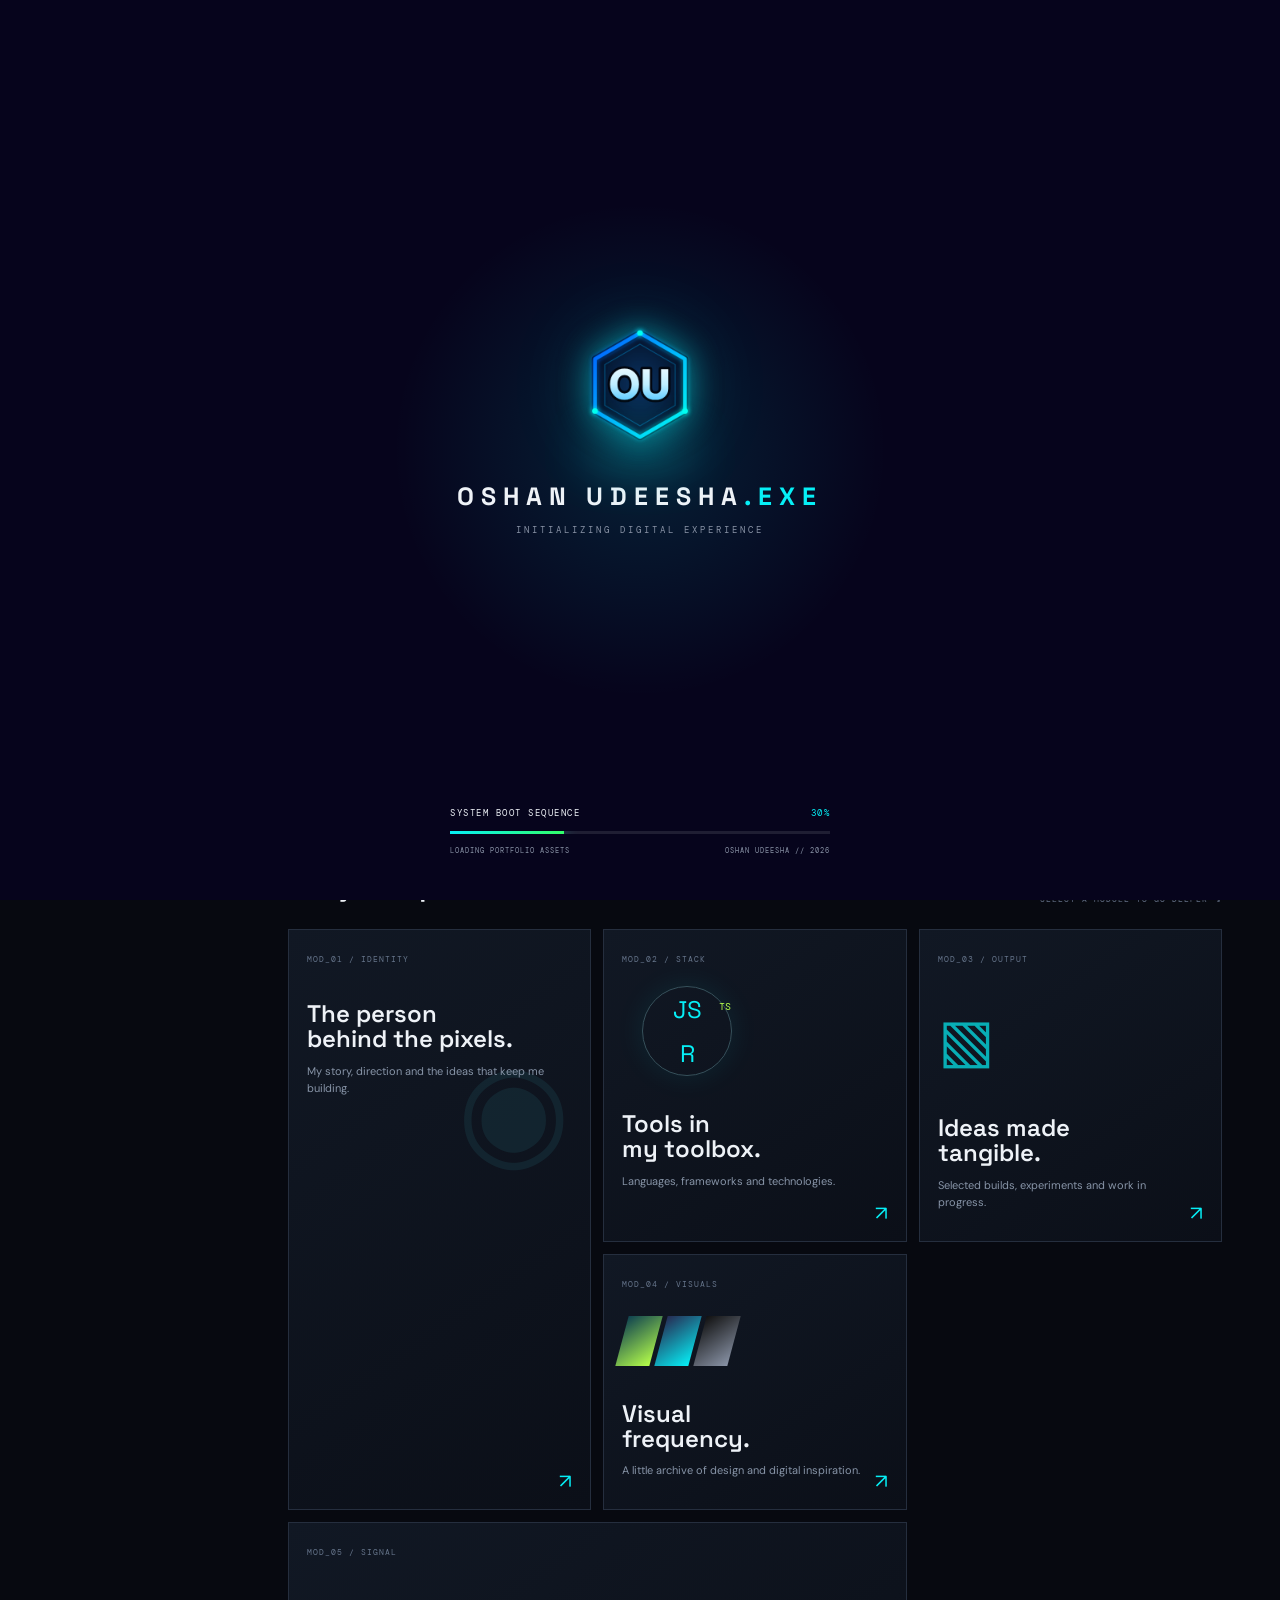
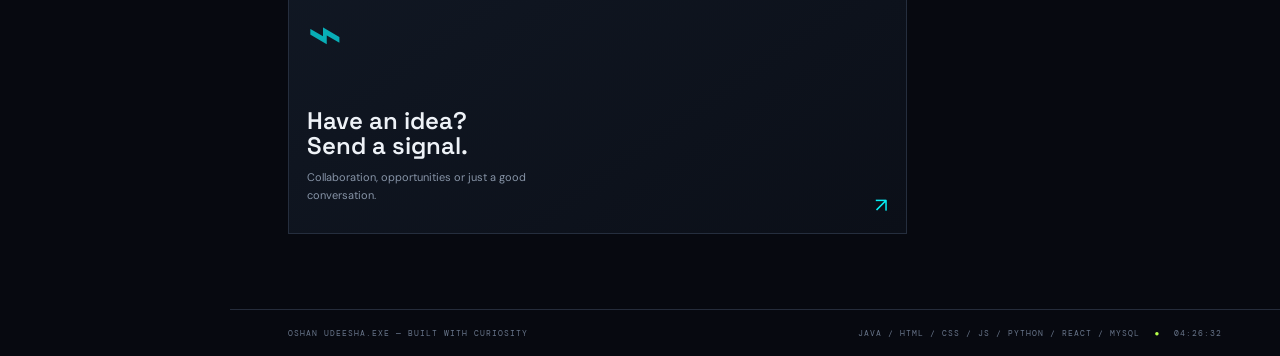
==== commit f861fd13: "Update commit - OSHAN UDEESHA.exe portfolio" ====
--- a/index.html
+++ b/index.html
@@ -30,7 +30,7 @@
 
     <!-- BRAND NAME -->
     <div class="boot-brand">
-      OSHAN<span>.EXE</span>
+      OSHAN UDEESHA<span>.EXE</span>
     </div>
 
     <div class="boot-message">
